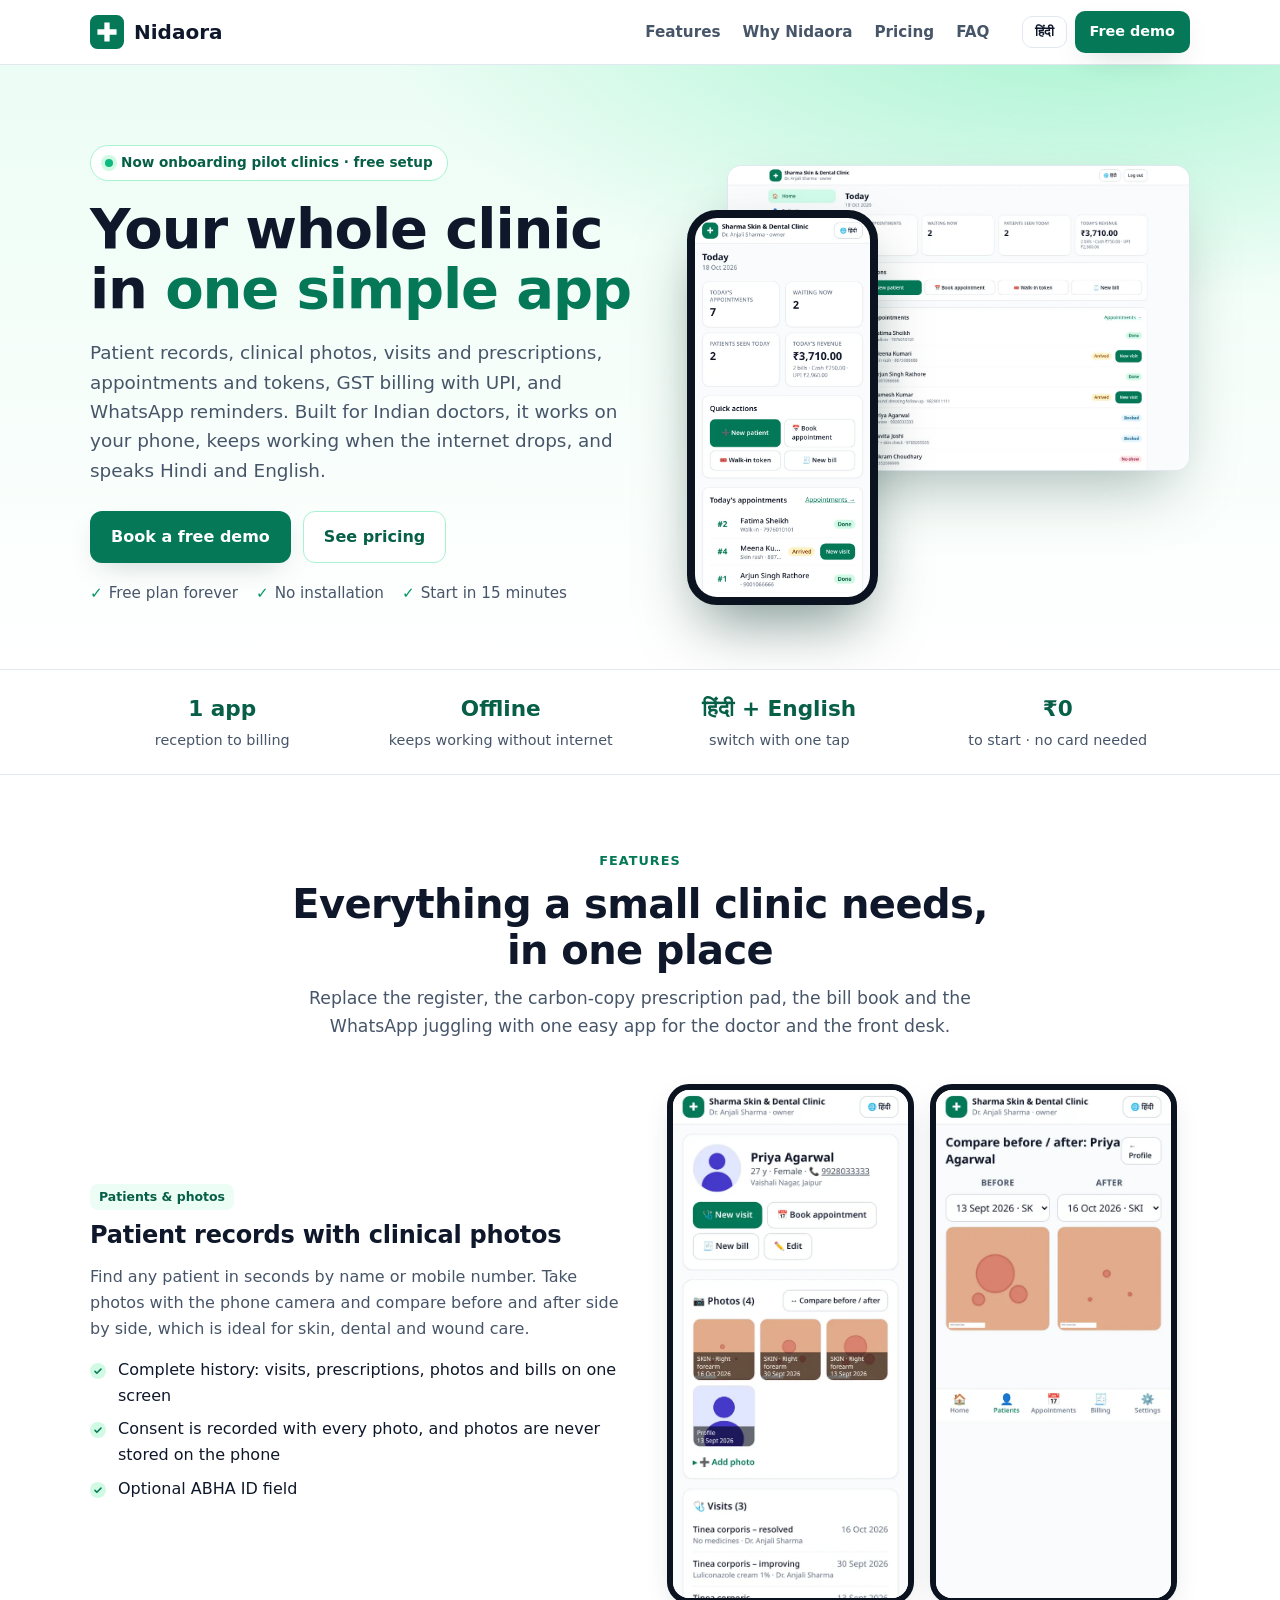
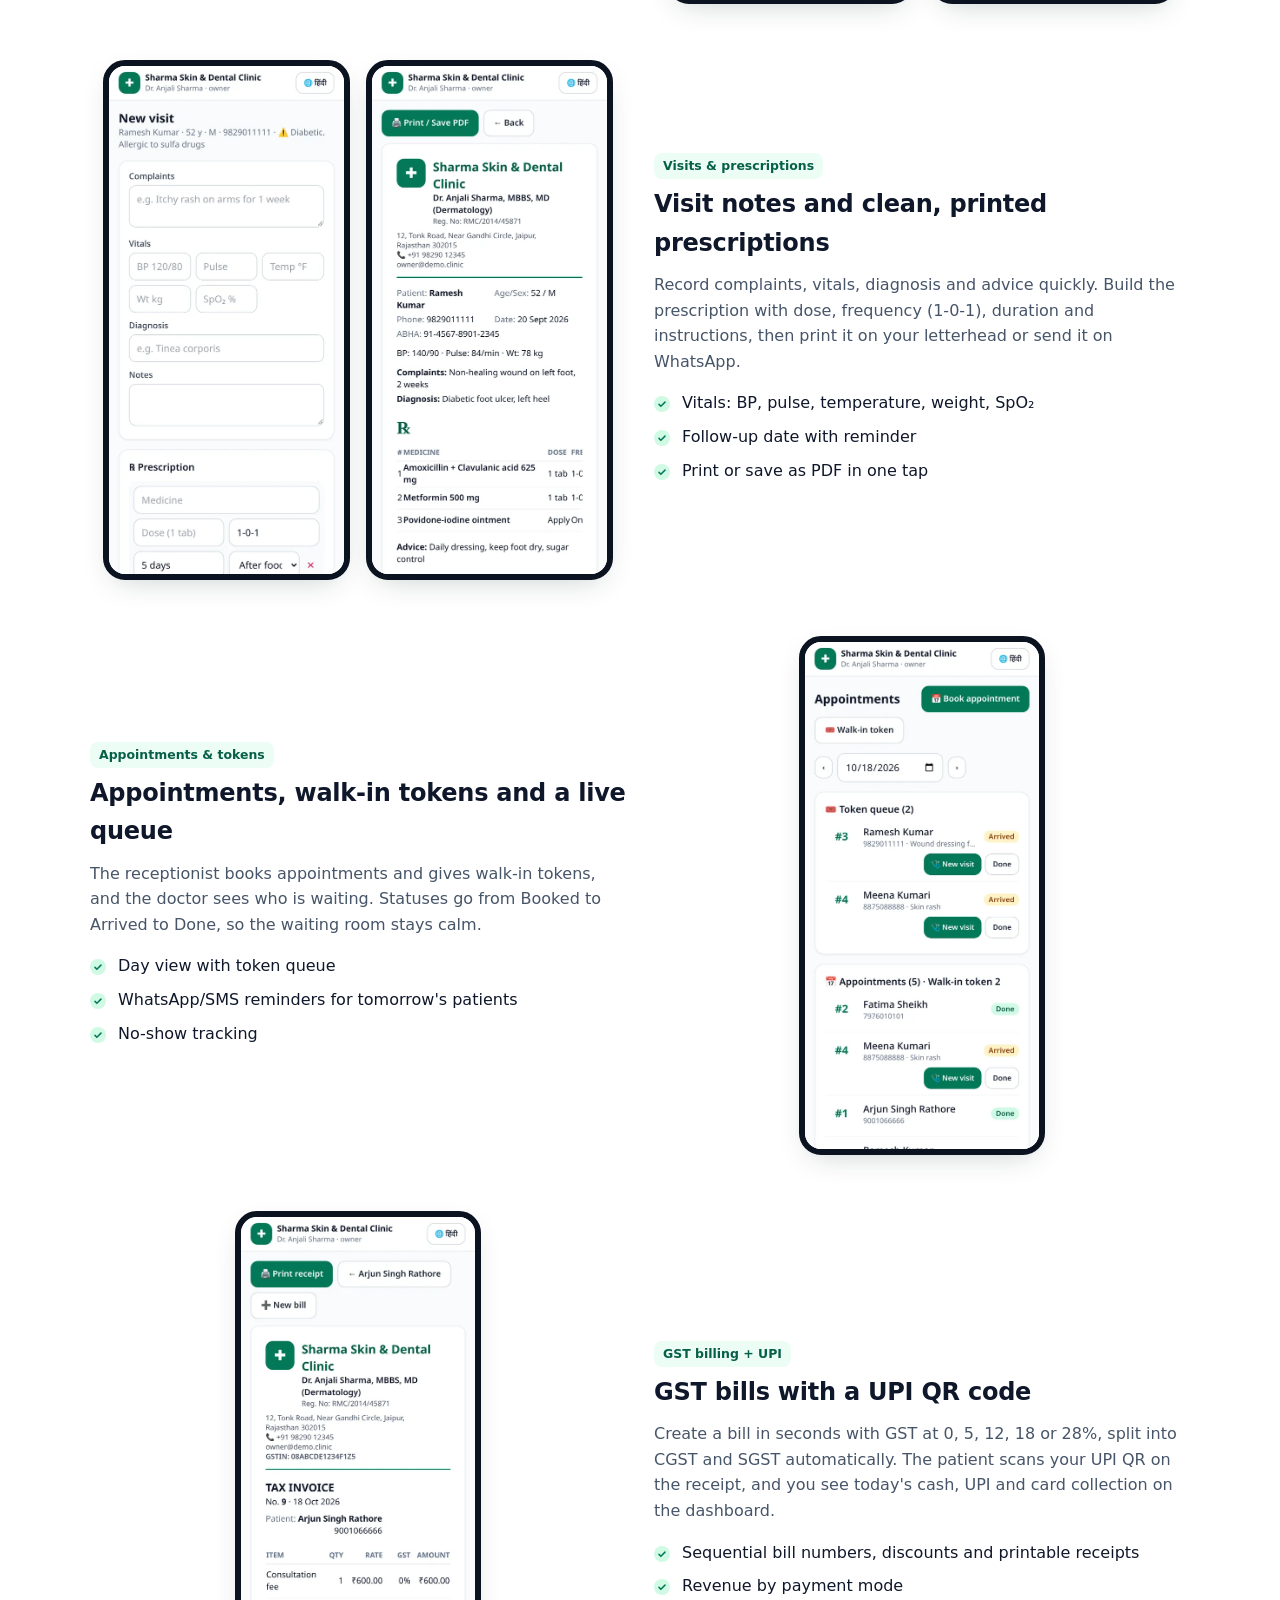
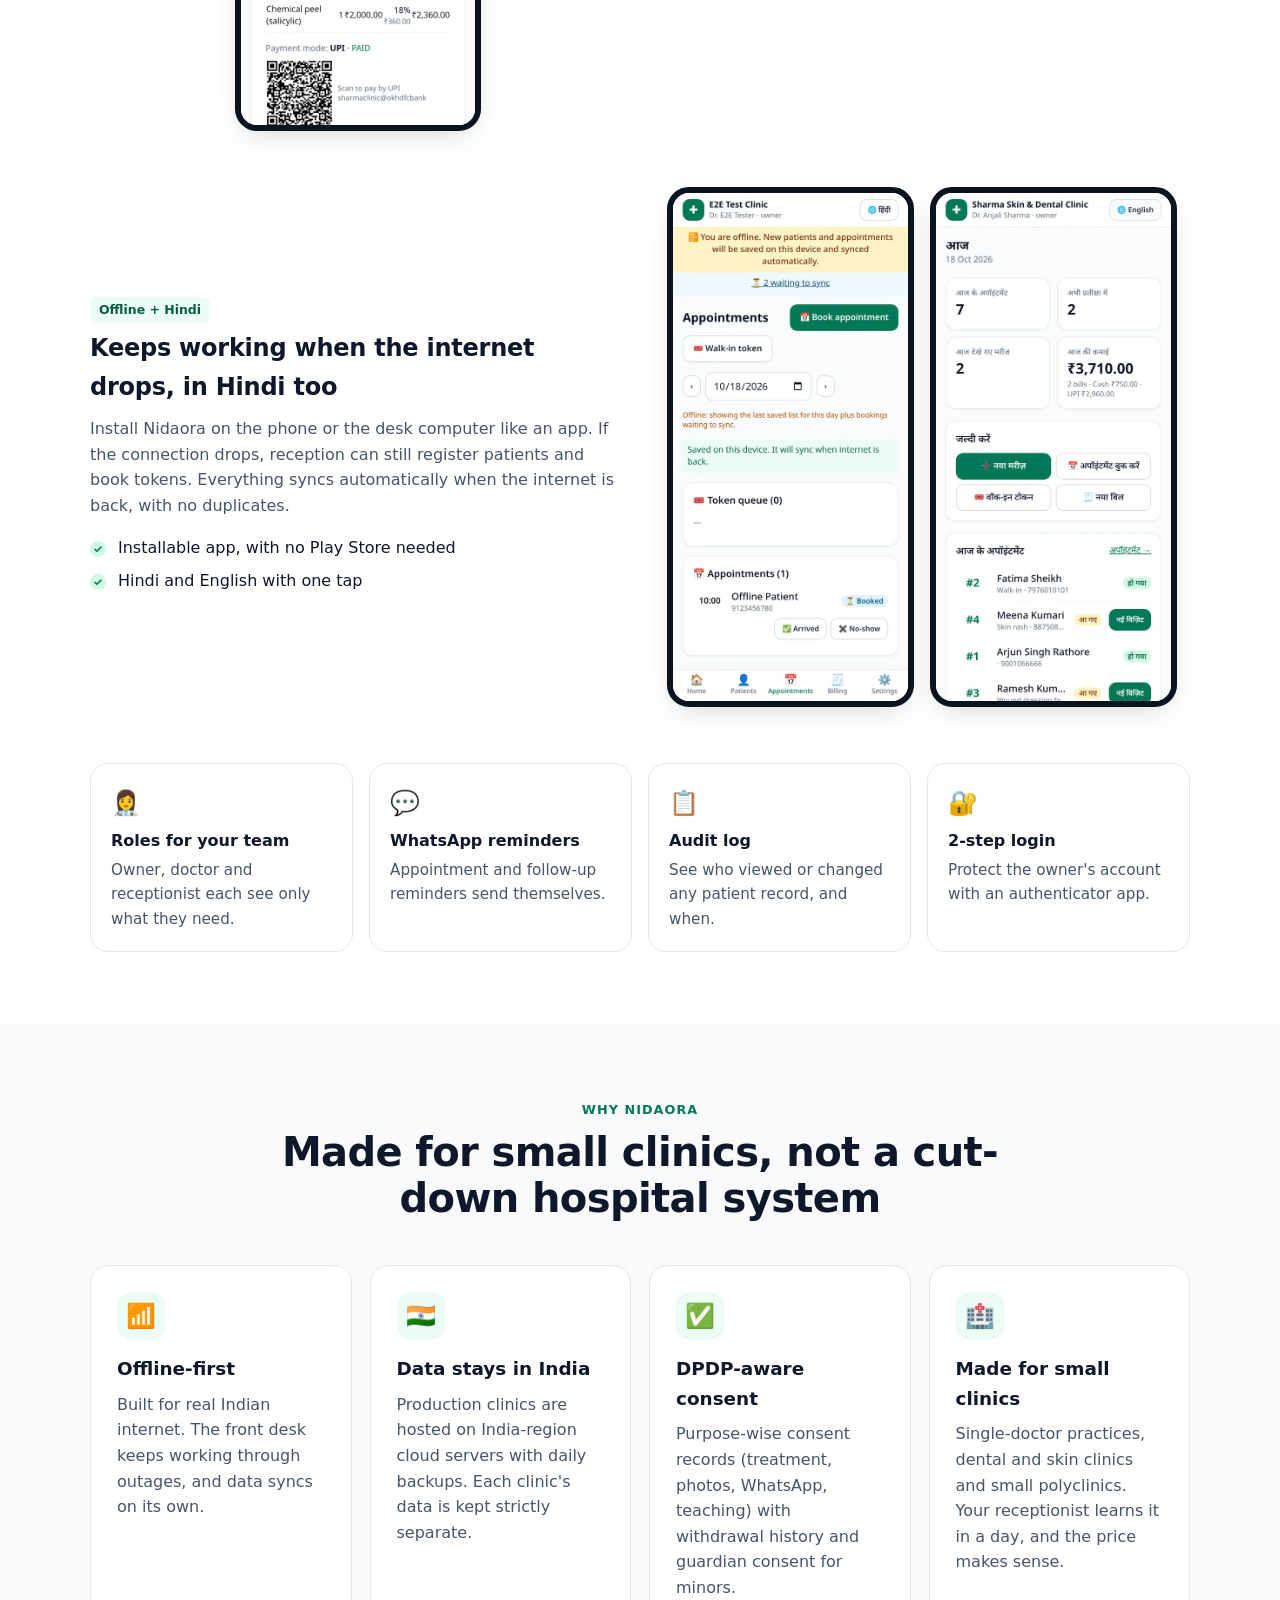
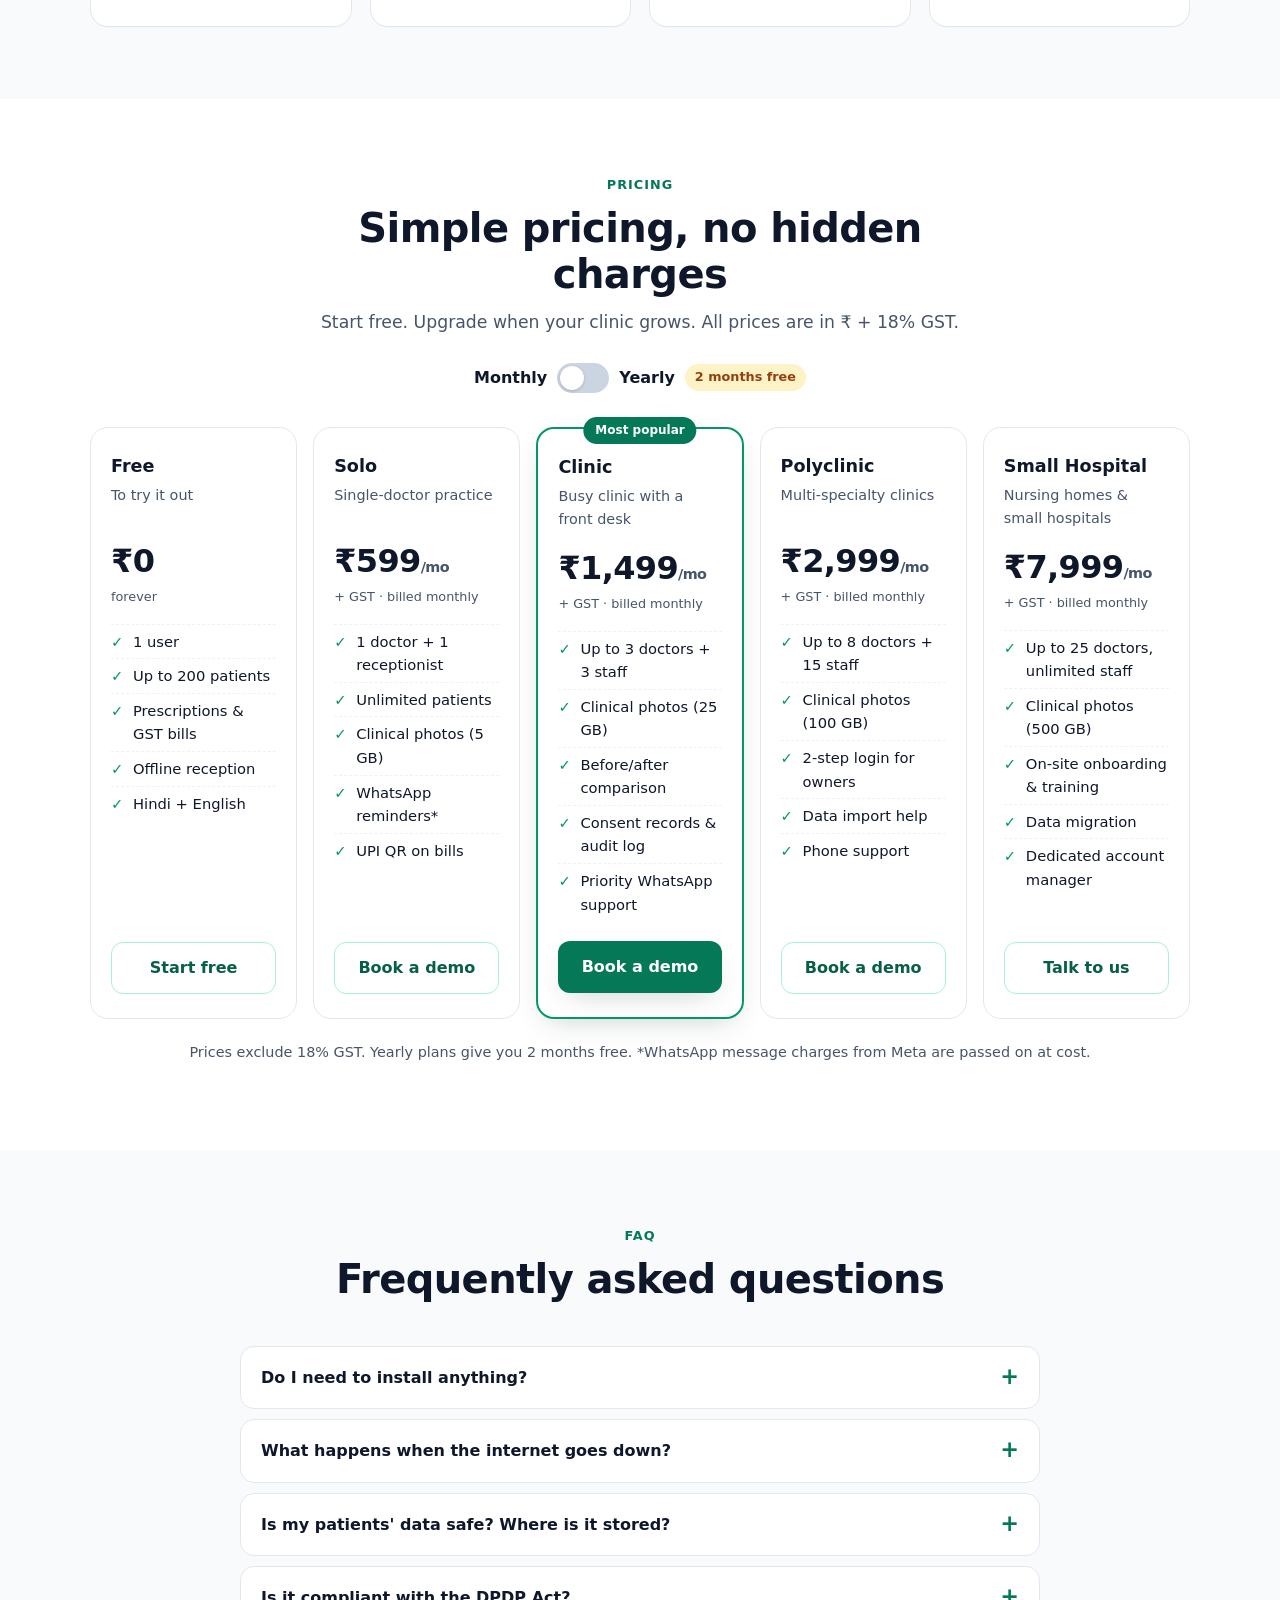
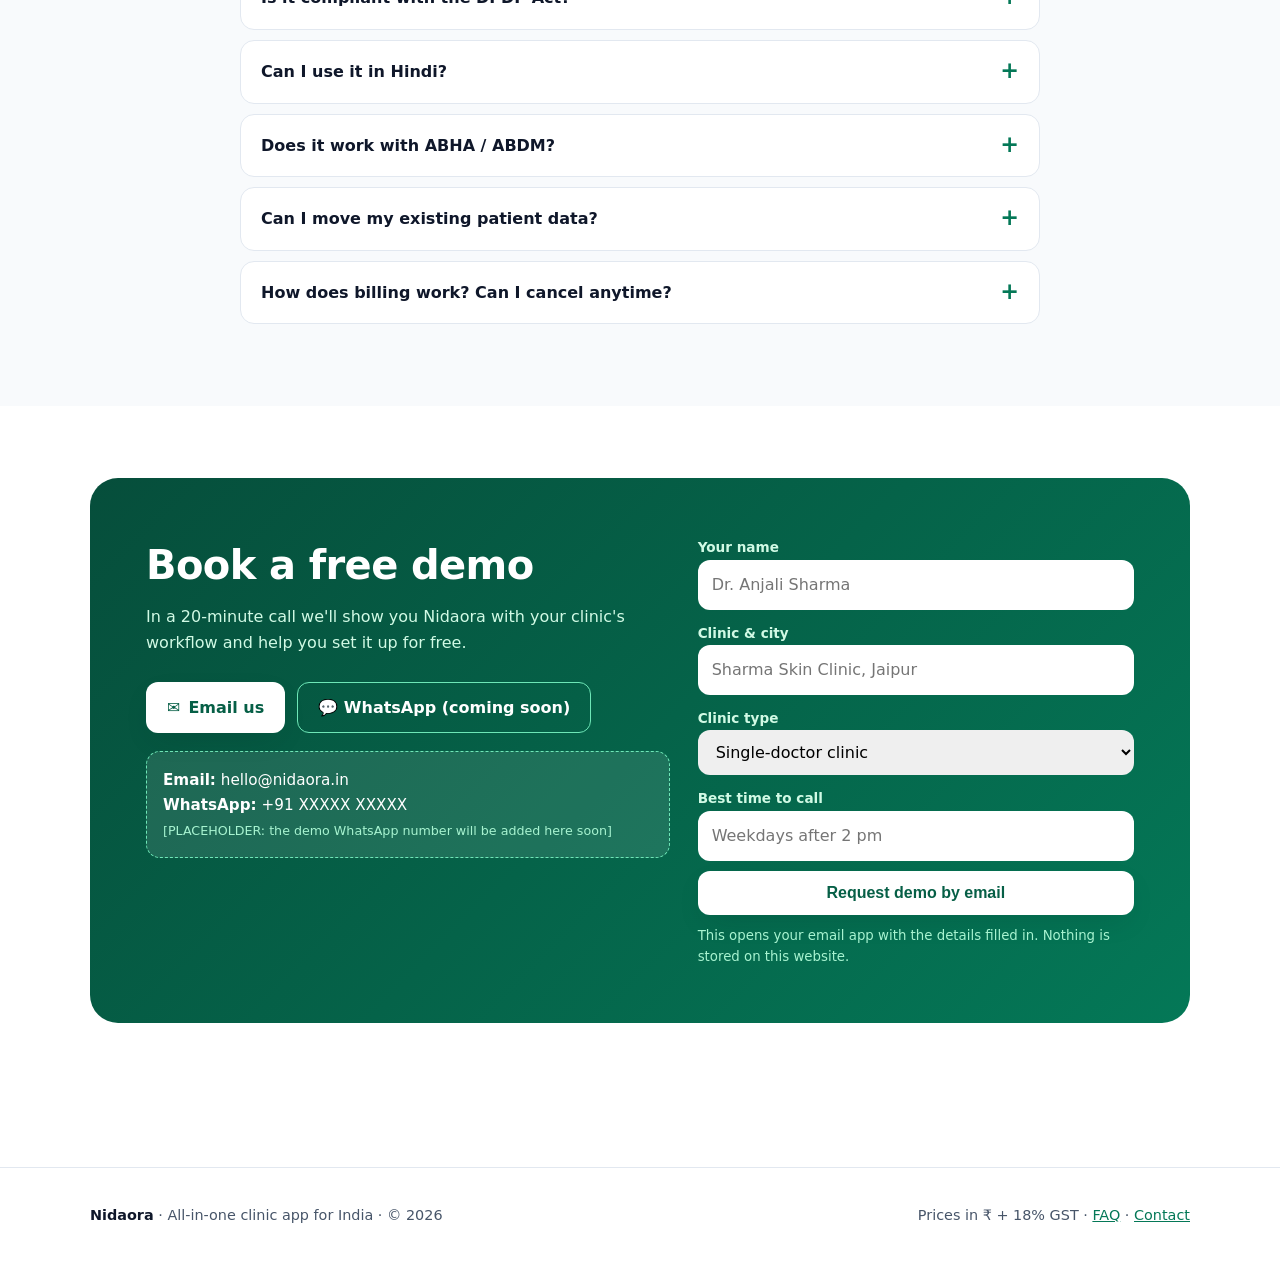
==== index.html @ 6d7e5aaf "Nidaora marketing website" ====
<!doctype html>
<html lang="en">
<head>
<meta charset="utf-8">
<meta name="viewport" content="width=device-width, initial-scale=1">
<title>Nidaora – All-in-one clinic app for small clinics in India</title>
<meta name="description" content="Nidaora is a simple clinic management app for Indian doctors: patient records, clinical photos, prescriptions, appointments with tokens, GST billing with UPI, WhatsApp reminders. Works offline, in Hindi and English. Free plan available.">
<meta name="keywords" content="clinic management software India, clinic app, OPD software, prescription software, GST billing clinic, dermatology clinic software, dental clinic software, Hindi clinic app">
<meta name="theme-color" content="#047857">
<link rel="canonical" href="https://2100preet.github.io/nidaora-site/">
<meta property="og:type" content="website">
<meta property="og:site_name" content="Nidaora">
<meta property="og:title" content="Nidaora – the all-in-one clinic app for small clinics in India">
<meta property="og:description" content="Patients, clinical photos, prescriptions, appointments & tokens, GST billing with UPI, WhatsApp reminders. Works offline. Hindi + English.">
<meta property="og:url" content="https://2100preet.github.io/nidaora-site/">
<meta property="og:image" content="https://2100preet.github.io/nidaora-site/assets/img/og-image.png">
<meta property="og:image:width" content="1200"><meta property="og:image:height" content="630">
<meta property="og:locale" content="en_IN"><meta property="og:locale:alternate" content="hi_IN">
<meta name="twitter:card" content="summary_large_image">
<meta name="twitter:title" content="Nidaora – the all-in-one clinic app for small clinics in India">
<meta name="twitter:description" content="Patients, photos, prescriptions, tokens, GST billing with UPI. Works offline. Hindi + English.">
<meta name="twitter:image" content="https://2100preet.github.io/nidaora-site/assets/img/og-image.png">
<link rel="icon" href="assets/img/favicon.svg" type="image/svg+xml">
<link rel="icon" href="assets/img/favicon-32.png" sizes="32x32" type="image/png">
<link rel="apple-touch-icon" href="assets/img/apple-touch-icon.png">
<link rel="preload" as="image" href="assets/img/dashboard-desktop.webp" fetchpriority="high">
<link rel="stylesheet" href="assets/style.css">
<script type="application/ld+json">
{"@context":"https://schema.org","@type":"SoftwareApplication","name":"Nidaora","applicationCategory":"MedicalApplication","operatingSystem":"Web, Android, iOS, Windows, macOS (installable web app)","description":"All-in-one clinic management app for small clinics in India: patients, clinical photos, visits, prescriptions, appointments and tokens, GST billing with UPI, WhatsApp reminders, offline mode, Hindi and English.","inLanguage":["en-IN","hi-IN"],"offers":[{"@type":"Offer","name":"Free","price":"0","priceCurrency":"INR"},{"@type":"Offer","name":"Solo","price":"599","priceCurrency":"INR"},{"@type":"Offer","name":"Clinic","price":"1499","priceCurrency":"INR"},{"@type":"Offer","name":"Polyclinic","price":"2999","priceCurrency":"INR"},{"@type":"Offer","name":"Small Hospital","price":"7999","priceCurrency":"INR"}]}
</script>
</head>
<body>
<a class="skip" href="#main">Skip to content</a>
<header class="hd">
  <div class="wrap">
    <a class="logo" href="#top" aria-label="Nidaora home"><img src="assets/img/favicon.svg" alt="" width="34" height="34">Nidaora</a>
    <nav class="nav" aria-label="Main">
      <a href="#features" data-hi="सुविधाएँ">Features</a>
      <a href="#why" data-hi="क्यों Nidaora">Why Nidaora</a>
      <a href="#pricing" data-hi="कीमत">Pricing</a>
      <a href="#faq" data-hi="सवाल-जवाब">FAQ</a>
    </nav>
    <div class="hd-actions">
      <button class="lang" id="langBtn" type="button" aria-label="Switch language to Hindi">हिंदी</button>
      <a class="btn btn-p btn-s" href="#demo" data-hi="फ्री डेमो">Free demo</a>
    </div>
  </div>
</header>

<main id="main">
<section class="hero" id="top">
  <div class="wrap">
    <div>
      <span class="pill"><i></i><span data-hi="अभी पायलट क्लीनिक जोड़ रहे हैं · फ्री सेटअप">Now onboarding pilot clinics · free setup</span></span>
      <h1 data-hi-html="आपके पूरे क्लिनिक के लिए <em>एक ही ऐप</em>">Your whole clinic in <em>one simple app</em></h1>
      <p class="lead" data-hi="मरीज़ों का रिकॉर्ड, क्लिनिकल फोटो, पर्चे, अपॉइंटमेंट और टोकन, UPI के साथ GST बिल और WhatsApp रिमाइंडर — मोबाइल पर, इंटरनेट न हो तब भी, हिंदी और अंग्रेज़ी में।">Patient records, clinical photos, visits and prescriptions, appointments and tokens, GST billing with UPI, and WhatsApp reminders. Built for Indian doctors, it works on your phone, keeps working when the internet drops, and speaks Hindi and English.</p>
      <div class="cta">
        <a class="btn btn-p" href="#demo" data-hi="फ्री डेमो बुक करें">Book a free demo</a>
        <a class="btn btn-o" href="#pricing" data-hi="कीमत देखें">See pricing</a>
      </div>
      <ul class="ticks">
        <li data-hi="फ्री प्लान हमेशा के लिए">Free plan forever</li>
        <li data-hi="कोई इंस्टॉलेशन नहीं">No installation</li>
        <li data-hi="15 मिनट में शुरू">Start in 15 minutes</li>
      </ul>
    </div>
    <div class="shots">
      <img class="desk" src="assets/img/dashboard-desktop.webp" width="1200" height="791" alt="Nidaora dashboard on a computer showing today's appointments, patients waiting and revenue by payment mode" fetchpriority="high">
      <div class="phone"><img src="assets/img/dashboard-mobile.webp" width="540" height="1169" alt="Nidaora on a mobile phone: today's summary and quick actions"></div>
    </div>
  </div>
</section>

<div class="strip"><div class="wrap">
  <div><b>1 app</b><span data-hi="रिसेप्शन से बिल तक">reception to billing</span></div>
  <div><b>Offline</b><span data-hi="नेट जाने पर भी चलता है">keeps working without internet</span></div>
  <div><b>हिंदी + English</b><span data-hi="एक टैप में भाषा बदलें">switch with one tap</span></div>
  <div><b>₹0</b><span data-hi="से शुरू · कोई कार्ड नहीं">to start · no card needed</span></div>
</div></div>

<section id="features">
  <div class="wrap">
    <div class="sh">
      <span class="eyebrow" data-hi="सुविधाएँ">Features</span>
      <h2 data-hi="क्लिनिक चलाने के लिए जो चाहिए, सब एक जगह">Everything a small clinic needs, in one place</h2>
      <p data-hi="रजिस्टर, पर्चे की कॉपी, बिल बुक और WhatsApp ग्रुप की जगह एक आसान ऐप।">Replace the register, the carbon-copy prescription pad, the bill book and the WhatsApp juggling with one easy app for the doctor and the front desk.</p>
    </div>

    <div class="feat">
      <article class="f">
        <div>
          <span class="tag">Patients & photos</span>
          <h3 data-hi="मरीज़ों का रिकॉर्ड और क्लिनिकल फोटो">Patient records with clinical photos</h3>
          <p>Find any patient in seconds by name or mobile number. Take photos with the phone camera and compare before and after side by side, which is ideal for skin, dental and wound care.</p>
          <ul>
            <li>Complete history: visits, prescriptions, photos and bills on one screen</li>
            <li>Consent is recorded with every photo, and photos are never stored on the phone</li>
            <li>Optional ABHA ID field</li>
          </ul>
        </div>
        <div class="f-img">
          <img class="m" src="assets/img/patient-profile-photos-mobile.webp" width="540" height="1169" loading="lazy" alt="Patient profile with visits and clinical photos">
          <img class="m" src="assets/img/photo-compare-mobile.webp" width="540" height="1169" loading="lazy" alt="Before and after photo comparison">
        </div>
      </article>

      <article class="f">
        <div>
          <span class="tag">Visits & prescriptions</span>
          <h3 data-hi="विज़िट नोट्स और साफ़-सुथरे पर्चे">Visit notes and clean, printed prescriptions</h3>
          <p>Record complaints, vitals, diagnosis and advice quickly. Build the prescription with dose, frequency (1-0-1), duration and instructions, then print it on your letterhead or send it on WhatsApp.</p>
          <ul>
            <li>Vitals: BP, pulse, temperature, weight, SpO₂</li>
            <li>Follow-up date with reminder</li>
            <li>Print or save as PDF in one tap</li>
          </ul>
        </div>
        <div class="f-img">
          <img class="m" src="assets/img/visit-form-mobile.webp" width="540" height="1169" loading="lazy" alt="Visit form with vitals and prescription builder">
          <img class="m" src="assets/img/prescription-print-mobile.webp" width="540" height="1169" loading="lazy" alt="Printed prescription on clinic letterhead">
        </div>
      </article>

      <article class="f">
        <div>
          <span class="tag">Appointments & tokens</span>
          <h3 data-hi="अपॉइंटमेंट, वॉक-इन टोकन और कतार">Appointments, walk-in tokens and a live queue</h3>
          <p>The receptionist books appointments and gives walk-in tokens, and the doctor sees who is waiting. Statuses go from Booked to Arrived to Done, so the waiting room stays calm.</p>
          <ul>
            <li>Day view with token queue</li>
            <li>WhatsApp/SMS reminders for tomorrow's patients</li>
            <li>No-show tracking</li>
          </ul>
        </div>
        <div class="f-img">
          <img class="m" src="assets/img/appointments-mobile.webp" width="540" height="1169" loading="lazy" alt="Appointments day view with token queue">
        </div>
      </article>

      <article class="f">
        <div>
          <span class="tag">GST billing + UPI</span>
          <h3 data-hi="UPI QR के साथ GST बिल">GST bills with a UPI QR code</h3>
          <p>Create a bill in seconds with GST at 0, 5, 12, 18 or 28%, split into CGST and SGST automatically. The patient scans your UPI QR on the receipt, and you see today's cash, UPI and card collection on the dashboard.</p>
          <ul>
            <li>Sequential bill numbers, discounts and printable receipts</li>
            <li>Revenue by payment mode</li>
          </ul>
        </div>
        <div class="f-img">
          <img class="m" src="assets/img/bill-receipt-mobile.webp" width="540" height="1169" loading="lazy" alt="GST bill receipt with UPI QR code">
        </div>
      </article>

      <article class="f">
        <div>
          <span class="tag">Offline + Hindi</span>
          <h3 data-hi="नेट जाए तो भी काम चलता रहे — हिंदी में भी">Keeps working when the internet drops, in Hindi too</h3>
          <p>Install Nidaora on the phone or the desk computer like an app. If the connection drops, reception can still register patients and book tokens. Everything syncs automatically when the internet is back, with no duplicates.</p>
          <ul>
            <li>Installable app, with no Play Store needed</li>
            <li>Hindi and English with one tap</li>
          </ul>
        </div>
        <div class="f-img">
          <img class="m" src="assets/img/offline-queue-mobile.webp" width="540" height="1169" loading="lazy" alt="Offline mode with patients waiting to sync">
          <img class="m" src="assets/img/dashboard-hindi-mobile.webp" width="540" height="1169" loading="lazy" alt="Nidaora dashboard in Hindi">
        </div>
      </article>
    </div>

    <div class="grid6">
      <div class="mini"><span class="ic">👩‍⚕️</span><b>Roles for your team</b><p>Owner, doctor and receptionist each see only what they need.</p></div>
      <div class="mini"><span class="ic">💬</span><b>WhatsApp reminders</b><p>Appointment and follow-up reminders send themselves.</p></div>
      <div class="mini"><span class="ic">📋</span><b>Audit log</b><p>See who viewed or changed any patient record, and when.</p></div>
      <div class="mini"><span class="ic">🔐</span><b>2-step login</b><p>Protect the owner's account with an authenticator app.</p></div>
    </div>
  </div>
</section>

<section class="alt" id="why">
  <div class="wrap">
    <div class="sh">
      <span class="eyebrow" data-hi="क्यों Nidaora">Why Nidaora</span>
      <h2 data-hi="छोटे क्लीनिक के लिए बना, बड़े अस्पताल के सॉफ्टवेयर जैसा भारी नहीं">Made for small clinics, not a cut-down hospital system</h2>
    </div>
    <div class="why">
      <div class="card"><div class="ic">📶</div><h3 data-hi="ऑफ़लाइन-फ़र्स्ट">Offline-first</h3><p>Built for real Indian internet. The front desk keeps working through outages, and data syncs on its own.</p></div>
      <div class="card"><div class="ic">🇮🇳</div><h3 data-hi="डेटा भारत में">Data stays in India</h3><p>Production clinics are hosted on India-region cloud servers with daily backups. Each clinic's data is kept strictly separate.</p></div>
      <div class="card"><div class="ic">✅</div><h3 data-hi="DPDP के अनुसार सहमति">DPDP-aware consent</h3><p>Purpose-wise consent records (treatment, photos, WhatsApp, teaching) with withdrawal history and guardian consent for minors.</p></div>
      <div class="card"><div class="ic">🏥</div><h3 data-hi="छोटे क्लीनिक के लिए">Made for small clinics</h3><p>Single-doctor practices, dental and skin clinics and small polyclinics. Your receptionist learns it in a day, and the price makes sense.</p></div>
    </div>
  </div>
</section>

<section id="pricing">
  <div class="wrap">
    <div class="sh">
      <span class="eyebrow" data-hi="कीमत">Pricing</span>
      <h2 data-hi="सीधी-सादी कीमत, कोई छुपा चार्ज नहीं">Simple pricing, no hidden charges</h2>
      <p>Start free. Upgrade when your clinic grows. All prices are in ₹ + 18% GST.</p>
    </div>
    <div class="toggle">
      <span id="lblM">Monthly</span>
      <button class="sw" id="billSw" role="switch" aria-checked="false" aria-labelledby="lblY"></button>
      <span id="lblY">Yearly</span><span class="save">2 months free</span>
    </div>
    <div class="plans">
      <div class="plan"><h3>Free</h3><div class="who">To try it out</div>
        <div class="price">₹0</div><div class="gst">forever</div>
        <ul><li>1 user</li><li>Up to 200 patients</li><li>Prescriptions &amp; GST bills</li><li>Offline reception</li><li>Hindi + English</li></ul>
        <a class="btn btn-o" href="#demo">Start free</a></div>
      <div class="plan"><h3>Solo</h3><div class="who">Single-doctor practice</div>
        <div class="price" data-m="599" data-y="5990">₹599<small>/mo</small></div><div class="gst" data-mtxt="+ GST · billed monthly" data-ytxt="+ GST · ₹5,990 billed yearly">+ GST · billed monthly</div>
        <ul><li>1 doctor + 1 receptionist</li><li>Unlimited patients</li><li>Clinical photos (5 GB)</li><li>WhatsApp reminders*</li><li>UPI QR on bills</li></ul>
        <a class="btn btn-o" href="#demo">Book a demo</a></div>
      <div class="plan hot"><span class="badge">Most popular</span><h3>Clinic</h3><div class="who">Busy clinic with a front desk</div>
        <div class="price" data-m="1499" data-y="14990">₹1,499<small>/mo</small></div><div class="gst" data-mtxt="+ GST · billed monthly" data-ytxt="+ GST · ₹14,990 billed yearly">+ GST · billed monthly</div>
        <ul><li>Up to 3 doctors + 3 staff</li><li>Clinical photos (25 GB)</li><li>Before/after comparison</li><li>Consent records &amp; audit log</li><li>Priority WhatsApp support</li></ul>
        <a class="btn btn-p" href="#demo">Book a demo</a></div>
      <div class="plan"><h3>Polyclinic</h3><div class="who">Multi-specialty clinics</div>
        <div class="price" data-m="2999" data-y="29990">₹2,999<small>/mo</small></div><div class="gst" data-mtxt="+ GST · billed monthly" data-ytxt="+ GST · ₹29,990 billed yearly">+ GST · billed monthly</div>
        <ul><li>Up to 8 doctors + 15 staff</li><li>Clinical photos (100 GB)</li><li>2-step login for owners</li><li>Data import help</li><li>Phone support</li></ul>
        <a class="btn btn-o" href="#demo">Book a demo</a></div>
      <div class="plan"><h3>Small Hospital</h3><div class="who">Nursing homes &amp; small hospitals</div>
        <div class="price" data-m="7999" data-y="79990">₹7,999<small>/mo</small></div><div class="gst" data-mtxt="+ GST · billed monthly" data-ytxt="+ GST · ₹79,990 billed yearly">+ GST · billed monthly</div>
        <ul><li>Up to 25 doctors, unlimited staff</li><li>Clinical photos (500 GB)</li><li>On-site onboarding &amp; training</li><li>Data migration</li><li>Dedicated account manager</li></ul>
        <a class="btn btn-o" href="#demo">Talk to us</a></div>
    </div>
    <p class="note">Prices exclude 18% GST. Yearly plans give you 2 months free. *WhatsApp message charges from Meta are passed on at cost.</p>
  </div>
</section>

<section class="alt" id="faq">
  <div class="wrap">
    <div class="sh"><span class="eyebrow" data-hi="सवाल-जवाब">FAQ</span><h2 data-hi="अक्सर पूछे जाने वाले सवाल">Frequently asked questions</h2></div>
    <div class="faq">
      <details><summary>Do I need to install anything?</summary><p>No. Nidaora runs in the browser on any phone, tablet or computer. You can also "install" it to the home screen so it opens like an app, with no Play Store needed.</p></details>
      <details><summary>What happens when the internet goes down?</summary><p>Reception keeps working. New patients, appointments, tokens and status changes are saved on the device and sync automatically when the connection returns. Photo uploads, prescriptions and bills need internet.</p></details>
      <details><summary>Is my patients' data safe? Where is it stored?</summary><p>Each clinic's data is kept completely separate and protected by role-based access, an audit log and optional 2-step login. Production data is stored on India-region servers with daily backups. Photos are only shown to logged-in staff of your clinic. Even Nidaora's platform admins cannot open patient records or photos.</p></details>
      <details><summary>Is it compliant with the DPDP Act?</summary><p>Nidaora records patient consent purpose by purpose (treatment, photos, WhatsApp reminders, teaching, publicity), keeps the withdrawal history, supports guardian consent for minors and logs every access. These are the building blocks the DPDP Act expects. As the data fiduciary, your clinic remains responsible for how it uses the data.</p></details>
      <details><summary>Can I use it in Hindi?</summary><p>Yes. Each user can switch between Hindi and English with one tap. More Indian languages are planned.</p></details>
      <details><summary>Does it work with ABHA / ABDM?</summary><p>You can store a patient's ABHA number today. Full ABDM integration (ABHA creation and linking health records) is on our roadmap.</p></details>
      <details><summary>Can I move my existing patient data?</summary><p>Yes. On paid plans we help import your patient list from Excel or another software. Polyclinic and Small Hospital plans include data migration.</p></details>
      <details><summary>How does billing work? Can I cancel anytime?</summary><p>Pay monthly or yearly (2 months free) by UPI, card or net-banking. You get a GST invoice. Cancel anytime: you keep read access, and you can export your data.</p></details>
    </div>
  </div>
</section>

<section id="demo">
  <div class="wrap">
    <div class="contact">
      <div>
        <h2 data-hi="फ्री डेमो बुक करें">Book a free demo</h2>
        <p data-hi="20 मिनट की कॉल में हम आपके क्लिनिक के हिसाब से Nidaora दिखाएँगे और सेटअप में मदद करेंगे।">In a 20-minute call we'll show you Nidaora with your clinic's workflow and help you set it up for free.</p>
        <div class="cta">
          <a class="btn btn-p" id="mailBtn" href="mailto:hello@nidaora.in?subject=Nidaora%20demo%20request">✉️ <span data-hi="ईमेल करें">Email us</span></a>
          <span class="btn btn-o" aria-disabled="true" title="WhatsApp number coming soon">💬 WhatsApp (coming soon)</span>
        </div>
        <div class="ph">
          <b>Email:</b> hello@nidaora.in<br>
          <b>WhatsApp:</b> +91 XXXXX XXXXX
          <small>[PLACEHOLDER: the demo WhatsApp number will be added here soon]</small>
        </div>
      </div>
      <form class="demo" id="demoForm" aria-label="Demo request">
        <div><label for="fn">Your name</label><input id="fn" name="name" required autocomplete="name" placeholder="Dr. Anjali Sharma"></div>
        <div><label for="fc">Clinic &amp; city</label><input id="fc" name="clinic" required placeholder="Sharma Skin Clinic, Jaipur"></div>
        <div><label for="fs">Clinic type</label><select id="fs" name="type"><option>Single-doctor clinic</option><option>Dental clinic</option><option>Skin / cosmetic clinic</option><option>Polyclinic</option><option>Nursing home / small hospital</option><option>Other</option></select></div>
        <div><label for="ft">Best time to call</label><input id="ft" name="time" placeholder="Weekdays after 2 pm"></div>
        <button class="btn btn-p" type="submit">Request demo by email</button>
        <small style="color:#a7f3d0">This opens your email app with the details filled in. Nothing is stored on this website.</small>
      </form>
    </div>
  </div>
</section>
</main>

<footer>
  <div class="wrap">
    <div><b style="color:var(--ink)">Nidaora</b> · All-in-one clinic app for India · © <span id="yr">2026</span></div>
    <div>Prices in ₹ + 18% GST · <a href="#faq">FAQ</a> · <a href="#demo">Contact</a></div>
  </div>
</footer>
<script src="assets/site.js" defer></script>
</body>
</html>
---- assets/style.css ----
:root{--g9:#064e3b;--g8:#065f46;--g7:#047857;--g6:#059669;--g5:#10b981;--g1:#d1fae5;--g0:#ecfdf5;--ink:#0f172a;--mut:#475569;--line:#e2e8f0;--bg:#f8fafc;--amber:#f59e0b;--r:18px;--sh:0 10px 30px -12px rgba(2,44,34,.25)}
*{box-sizing:border-box}html{scroll-behavior:smooth}
body{margin:0;font:16px/1.6 system-ui,-apple-system,"Segoe UI",Roboto,"Noto Sans","Noto Sans Devanagari",sans-serif;color:var(--ink);background:#fff;-webkit-font-smoothing:antialiased}
img{max-width:100%;height:auto;display:block}a{color:var(--g7)}
.wrap{max-width:1140px;margin:0 auto;padding:0 20px}
.skip{position:absolute;left:-999px}.skip:focus{left:12px;top:12px;background:#fff;padding:8px 12px;z-index:99}
/* header */
.hd{position:sticky;top:0;z-index:50;background:rgba(255,255,255,.92);backdrop-filter:saturate(1.4) blur(10px);border-bottom:1px solid var(--line)}
.hd .wrap{display:flex;align-items:center;gap:16px;height:64px}
.logo{display:flex;align-items:center;gap:10px;font-weight:800;font-size:1.25rem;color:var(--ink);text-decoration:none}
.logo img{width:34px;height:34px}
.nav{display:none;gap:22px;margin-left:auto}.nav a{color:var(--mut);text-decoration:none;font-weight:600;font-size:.95rem}.nav a:hover{color:var(--g7)}
.hd-actions{display:flex;gap:8px;margin-left:auto;align-items:center}
@media(min-width:900px){.nav{display:flex}.hd-actions{margin-left:16px}}
.btn{display:inline-flex;align-items:center;justify-content:center;gap:8px;border-radius:12px;padding:12px 20px;font-weight:700;text-decoration:none;border:1px solid transparent;cursor:pointer;font-size:1rem;transition:transform .15s,box-shadow .15s,background .15s}
.btn:hover{transform:translateY(-1px)}
.btn-p{background:var(--g7);color:#fff;box-shadow:var(--sh)}.btn-p:hover{background:var(--g8)}
.btn-o{background:#fff;color:var(--g8);border-color:#a7f3d0}.btn-o:hover{background:var(--g0)}
.btn-s{padding:8px 14px;font-size:.9rem;border-radius:10px}
.lang{background:#fff;border:1px solid var(--line);border-radius:10px;padding:7px 12px;font-weight:700;cursor:pointer;color:var(--ink)}
/* hero */
.hero{background:radial-gradient(1200px 500px at 85% -10%,#a7f3d0 0,transparent 60%),linear-gradient(180deg,var(--g0),#fff);padding:56px 0 40px;overflow:hidden}
.hero .wrap{display:grid;gap:40px;align-items:center}
@media(min-width:960px){.hero .wrap{grid-template-columns:1.05fr .95fr}.hero{padding:80px 0 64px}}
.pill{display:inline-flex;gap:8px;align-items:center;background:#fff;border:1px solid #a7f3d0;color:var(--g8);border-radius:999px;padding:6px 14px;font-weight:700;font-size:.85rem}
.pill i{width:8px;height:8px;border-radius:50%;background:var(--g5);box-shadow:0 0 0 4px #d1fae5}
h1{font-size:clamp(2.1rem,5.2vw,3.5rem);line-height:1.08;letter-spacing:-.02em;margin:18px 0 16px}
h1 em{font-style:normal;color:var(--g7)}
.lead{font-size:1.15rem;color:var(--mut);max-width:38em}
.cta{display:flex;flex-wrap:wrap;gap:12px;margin:26px 0 18px}
.ticks{display:flex;flex-wrap:wrap;gap:8px 18px;padding:0;margin:0;list-style:none;color:var(--mut);font-size:.95rem}
.ticks li::before{content:"✓";color:var(--g6);font-weight:900;margin-right:6px}
.shots{position:relative;min-height:420px}
.desk{border-radius:14px;box-shadow:0 30px 60px -20px rgba(2,44,34,.35);border:1px solid var(--line);background:#fff;width:92%;margin-left:auto}
.phone{position:absolute;left:0;bottom:-20px;width:38%;max-width:230px;border:8px solid #0b1220;border-radius:30px;overflow:hidden;box-shadow:0 30px 60px -15px rgba(2,44,34,.5);background:#0b1220}
@media(max-width:959px){.shots{min-height:0;padding-bottom:30px}}
/* strip */
.strip{border-block:1px solid var(--line);background:#fff}
.strip .wrap{display:grid;grid-template-columns:repeat(2,1fr);gap:14px;padding:22px 20px;text-align:center}
@media(min-width:760px){.strip .wrap{grid-template-columns:repeat(4,1fr)}}
.strip b{display:block;font-size:1.35rem;color:var(--g8)}.strip span{color:var(--mut);font-size:.9rem}
/* sections */
section{padding:72px 0}.alt{background:var(--bg)}
.sh{text-align:center;max-width:720px;margin:0 auto 44px}
.eyebrow{color:var(--g7);font-weight:800;text-transform:uppercase;letter-spacing:.08em;font-size:.8rem}
h2{font-size:clamp(1.7rem,3.6vw,2.5rem);line-height:1.15;letter-spacing:-.015em;margin:8px 0 12px}
.sh p{color:var(--mut);font-size:1.08rem;margin:0}
/* features */
.feat{display:grid;gap:56px}
.f{display:grid;gap:28px;align-items:center}
@media(min-width:860px){.f{grid-template-columns:1fr 1fr}.f:nth-child(even) .f-img{order:-1}}
.f h3{font-size:1.5rem;margin:6px 0 10px;letter-spacing:-.01em}.f p{color:var(--mut);margin:0 0 12px}
.f ul{margin:0;padding-left:0;list-style:none}.f li{padding:4px 0 4px 28px;position:relative}
.f li::before{content:"";position:absolute;left:0;top:10px;width:16px;height:16px;border-radius:50%;background:var(--g1) url("data:image/svg+xml,%3Csvg xmlns='http://www.w3.org/2000/svg' viewBox='0 0 16 16'%3E%3Cpath d='M4 8.5l2.5 2.5L12 5.5' stroke='%23047857' stroke-width='2' fill='none' stroke-linecap='round'/%3E%3C/svg%3E") center/12px no-repeat}
.f-img{display:flex;gap:16px;justify-content:center;align-items:flex-start}
.f-img .m{width:46%;max-width:260px;border-radius:22px;border:6px solid #0b1220;box-shadow:var(--sh);background:#0b1220;overflow:hidden}
.f-img .d{border-radius:12px;border:1px solid var(--line);box-shadow:var(--sh)}
.tag{display:inline-block;background:var(--g0);color:var(--g8);font-weight:800;font-size:.78rem;border-radius:8px;padding:3px 9px}
.grid6{display:grid;gap:16px;grid-template-columns:repeat(auto-fit,minmax(230px,1fr));margin-top:56px}
.mini{background:#fff;border:1px solid var(--line);border-radius:var(--r);padding:20px}
.mini b{display:block;margin:6px 0 4px}.mini p{margin:0;color:var(--mut);font-size:.95rem}.mini .ic{font-size:1.5rem}
/* why */
.why{display:grid;gap:18px;grid-template-columns:repeat(auto-fit,minmax(240px,1fr))}
.card{background:#fff;border:1px solid var(--line);border-radius:var(--r);padding:26px;box-shadow:0 1px 0 rgba(0,0,0,.02)}
.card .ic{width:48px;height:48px;border-radius:14px;background:var(--g0);display:grid;place-items:center;font-size:1.5rem;margin-bottom:14px}
.card h3{margin:0 0 8px;font-size:1.15rem}.card p{margin:0;color:var(--mut)}
/* pricing */
.toggle{display:flex;justify-content:center;align-items:center;gap:10px;margin:-18px 0 34px;font-weight:700}
.sw{position:relative;width:52px;height:30px;border-radius:999px;background:#cbd5e1;border:0;cursor:pointer;transition:background .2s}
.sw::after{content:"";position:absolute;top:3px;left:3px;width:24px;height:24px;border-radius:50%;background:#fff;transition:transform .2s;box-shadow:0 1px 3px rgba(0,0,0,.2)}
.sw[aria-checked=true]{background:var(--g6)}.sw[aria-checked=true]::after{transform:translateX(22px)}
.save{background:#fef3c7;color:#92400e;border-radius:999px;padding:3px 10px;font-size:.8rem}
.plans{display:grid;gap:16px;grid-template-columns:repeat(auto-fit,minmax(200px,1fr));align-items:stretch}
.plan{background:#fff;border:1px solid var(--line);border-radius:var(--r);padding:24px 20px;display:flex;flex-direction:column;position:relative}
.plan.hot{border:2px solid var(--g6);box-shadow:var(--sh)}
.plan .badge{position:absolute;top:-12px;left:50%;transform:translateX(-50%);background:var(--g7);color:#fff;font-size:.75rem;font-weight:800;padding:4px 12px;border-radius:999px;white-space:nowrap}
.plan h3{margin:0;font-size:1.1rem}.plan .who{color:var(--mut);font-size:.9rem;min-height:2.8em;margin:4px 0 12px}
.price{font-size:2rem;font-weight:800;letter-spacing:-.02em}.price small{font-size:.9rem;color:var(--mut);font-weight:600}
.gst{color:var(--mut);font-size:.8rem;min-height:1.3em}
.plan ul{list-style:none;padding:0;margin:16px 0 20px;font-size:.92rem;flex:1}.plan li{padding:5px 0 5px 22px;position:relative;border-top:1px dashed #eef2f7}
.plan li::before{content:"✓";position:absolute;left:0;color:var(--g6);font-weight:900}
.note{text-align:center;color:var(--mut);font-size:.9rem;margin-top:22px}
/* faq */
.faq{max-width:800px;margin:0 auto}
details{background:#fff;border:1px solid var(--line);border-radius:14px;padding:4px 20px;margin-bottom:10px}
summary{cursor:pointer;font-weight:700;padding:14px 0;list-style:none;display:flex;justify-content:space-between;gap:12px}
summary::-webkit-details-marker{display:none}summary::after{content:"+";color:var(--g7);font-size:1.4rem;line-height:1}
details[open] summary::after{content:"–"}details p{margin:0 0 16px;color:var(--mut)}
/* contact */
.contact{background:linear-gradient(135deg,var(--g9),var(--g7));color:#fff;border-radius:28px;padding:44px 28px;display:grid;gap:28px}
@media(min-width:860px){.contact{grid-template-columns:1.2fr 1fr;padding:56px}}
.contact h2{color:#fff}.contact p{color:#d1fae5}
.contact .btn-p{background:#fff;color:var(--g8)}.contact .btn-o{background:transparent;color:#fff;border-color:#6ee7b7}
.ph{background:rgba(255,255,255,.1);border:1px dashed #6ee7b7;border-radius:14px;padding:16px;font-size:.95rem}
.ph b{color:#fff}.ph small{display:block;color:#a7f3d0;margin-top:4px}
form.demo{display:grid;gap:10px}
form.demo input,form.demo select{width:100%;padding:12px 14px;border-radius:12px;border:0;font:inherit}
form.demo label{font-size:.85rem;font-weight:700;color:#d1fae5}
footer{padding:36px 0;color:var(--mut);font-size:.9rem;border-top:1px solid var(--line);margin-top:72px}
footer .wrap{display:flex;flex-wrap:wrap;gap:12px 28px;justify-content:space-between}
.sr{position:absolute;width:1px;height:1px;overflow:hidden;clip:rect(0 0 0 0)}
@media(prefers-reduced-motion:reduce){*{scroll-behavior:auto!important;transition:none!important}}
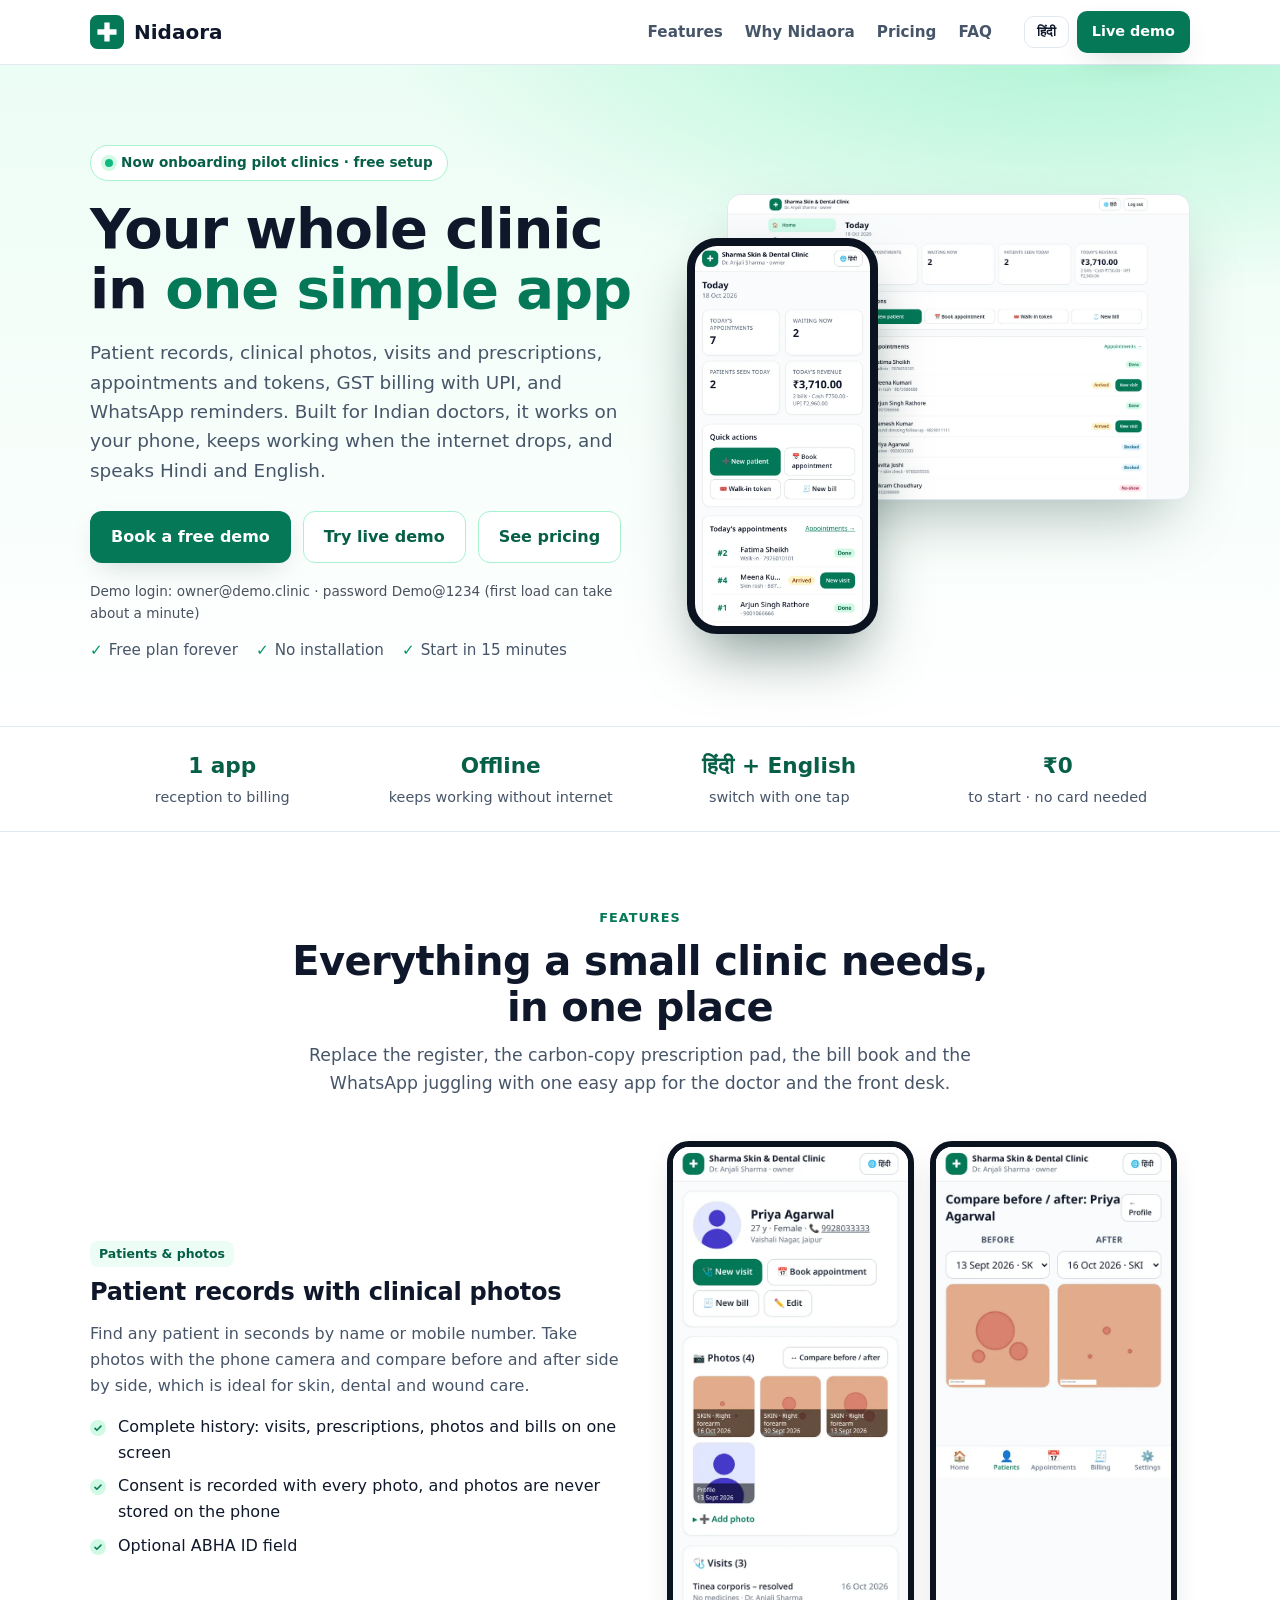
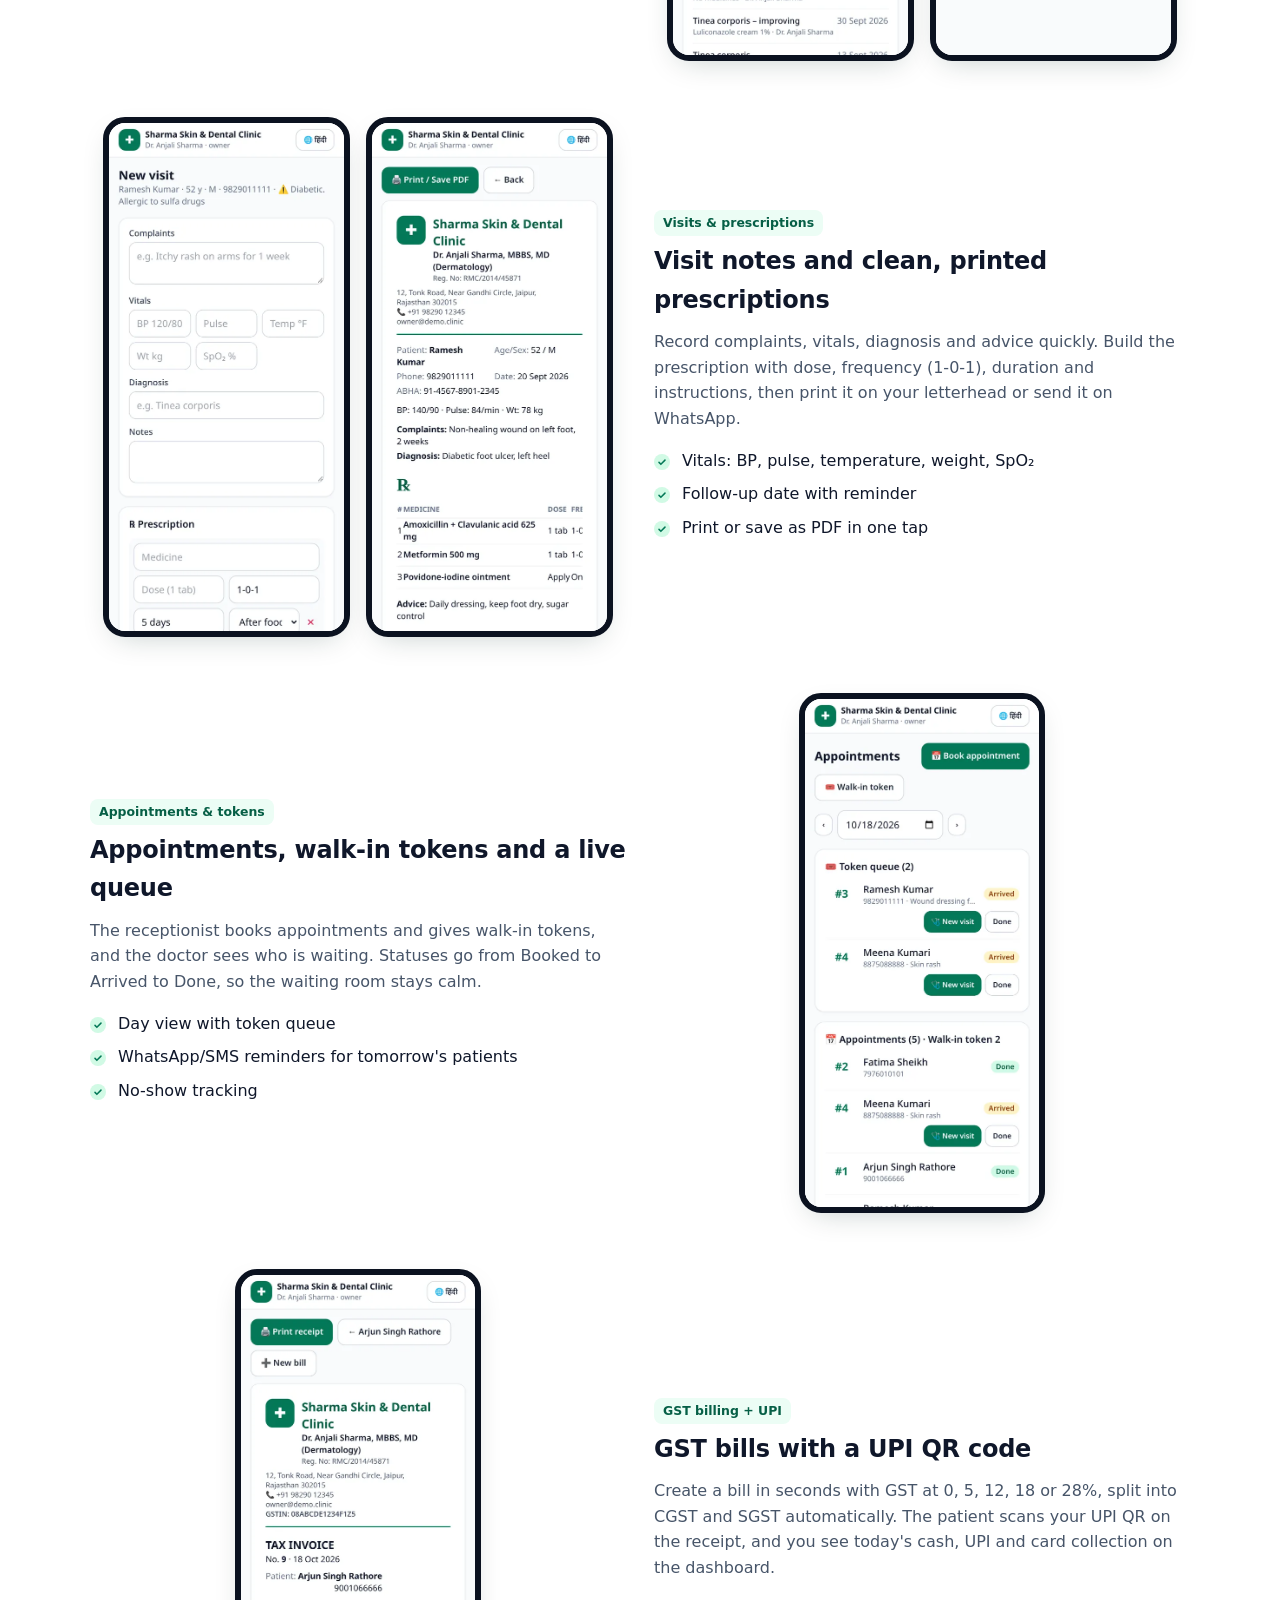
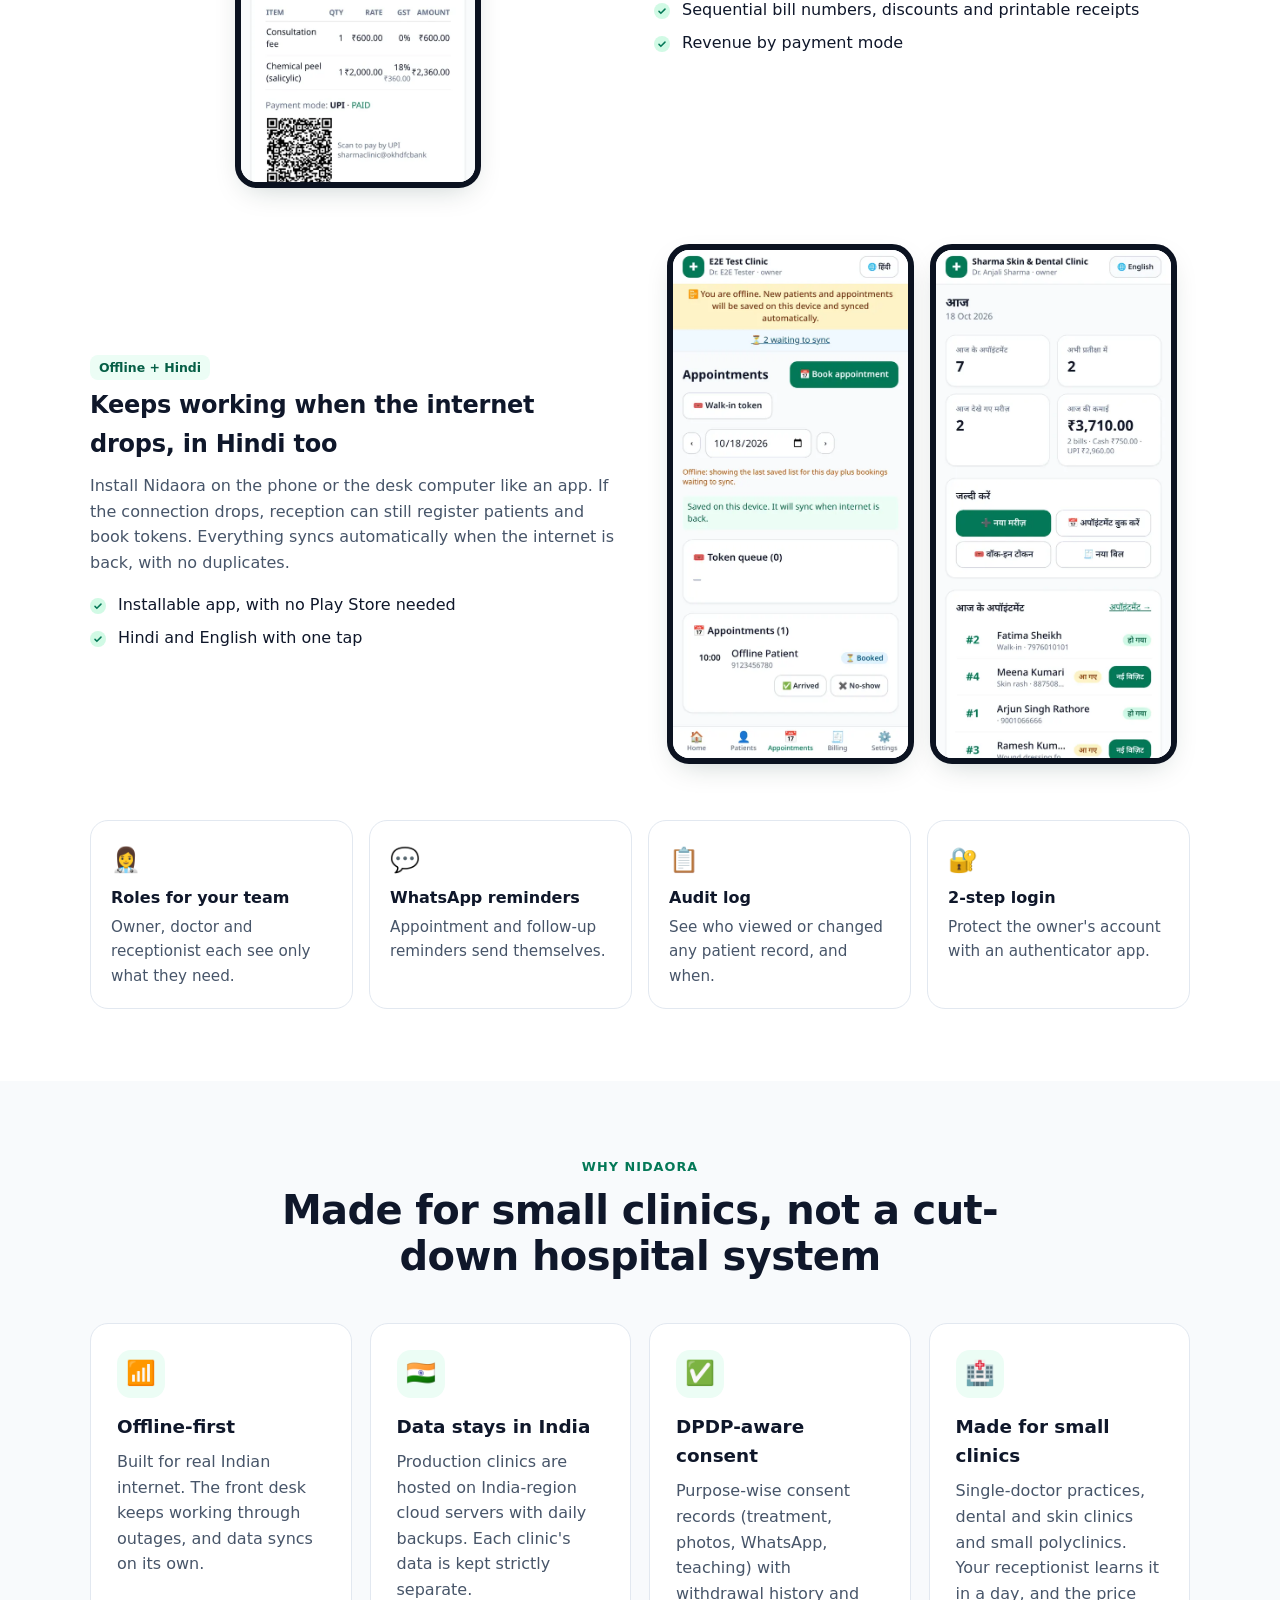
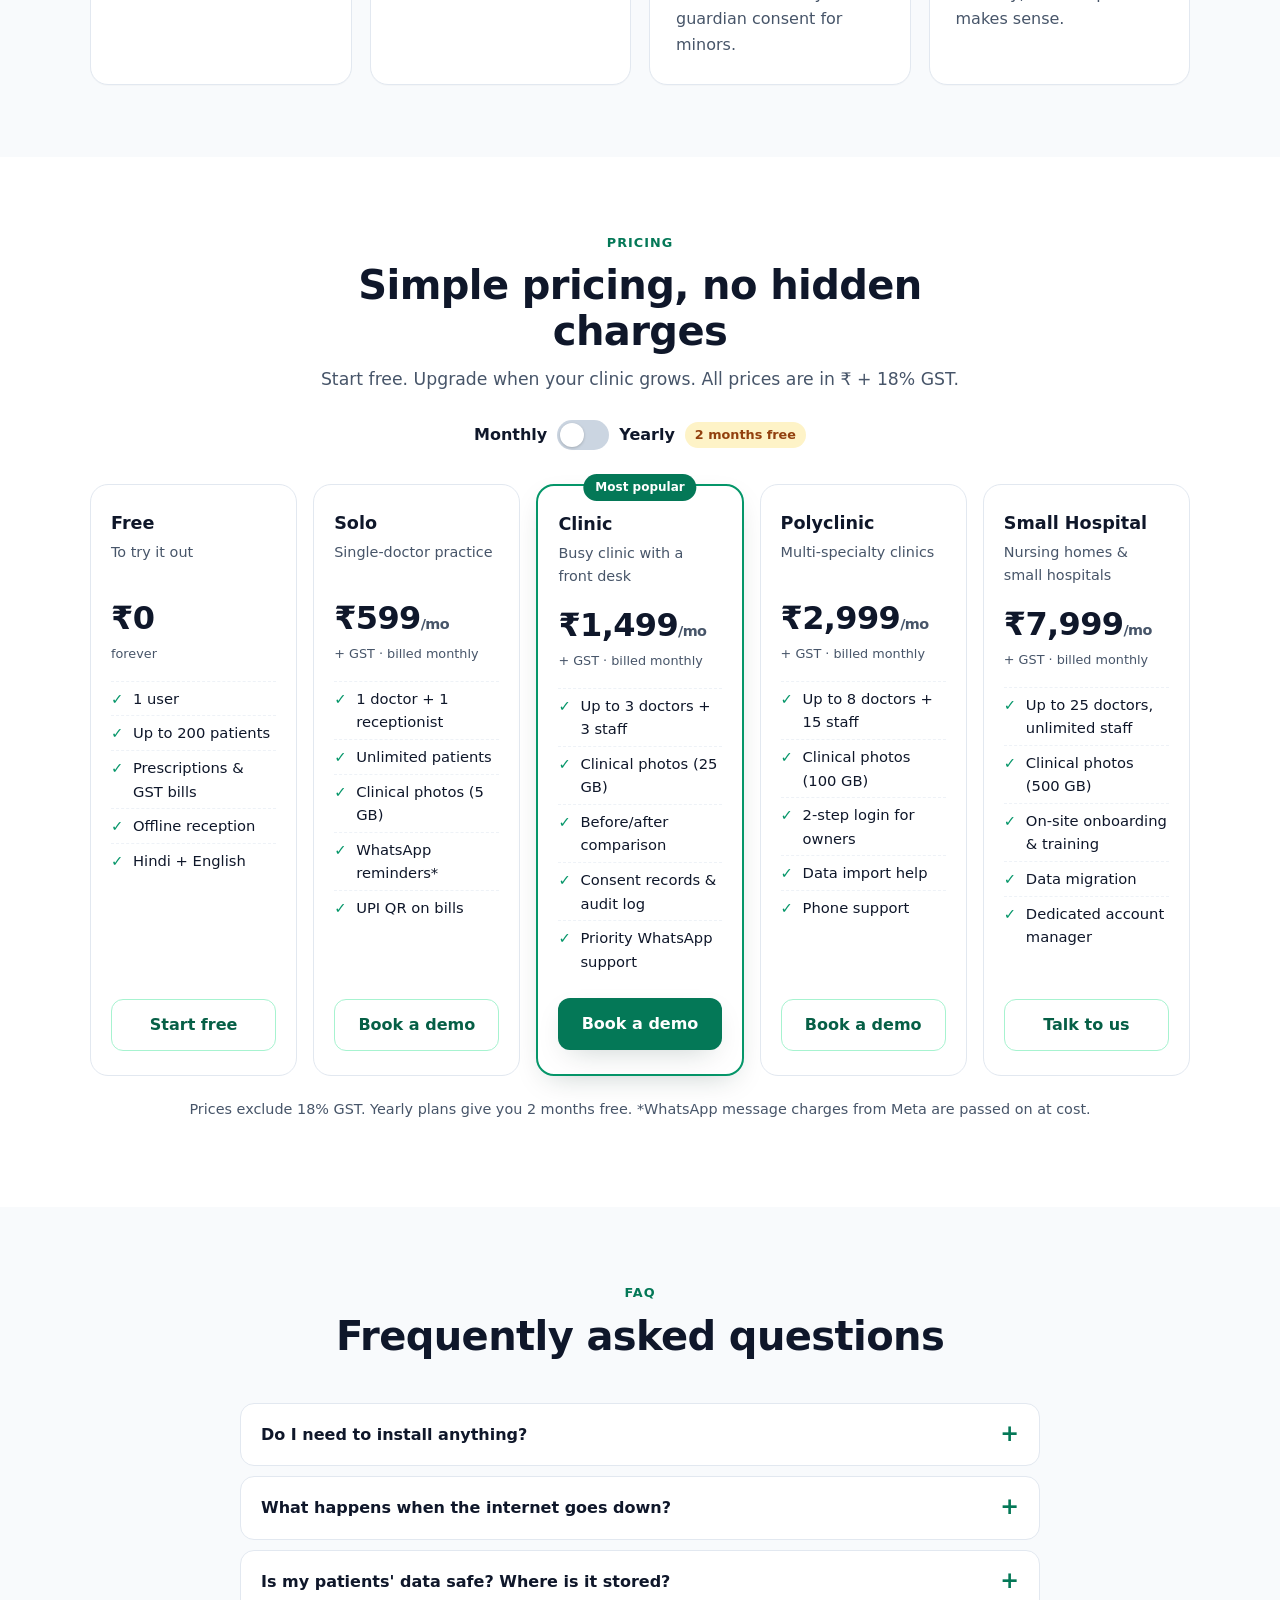
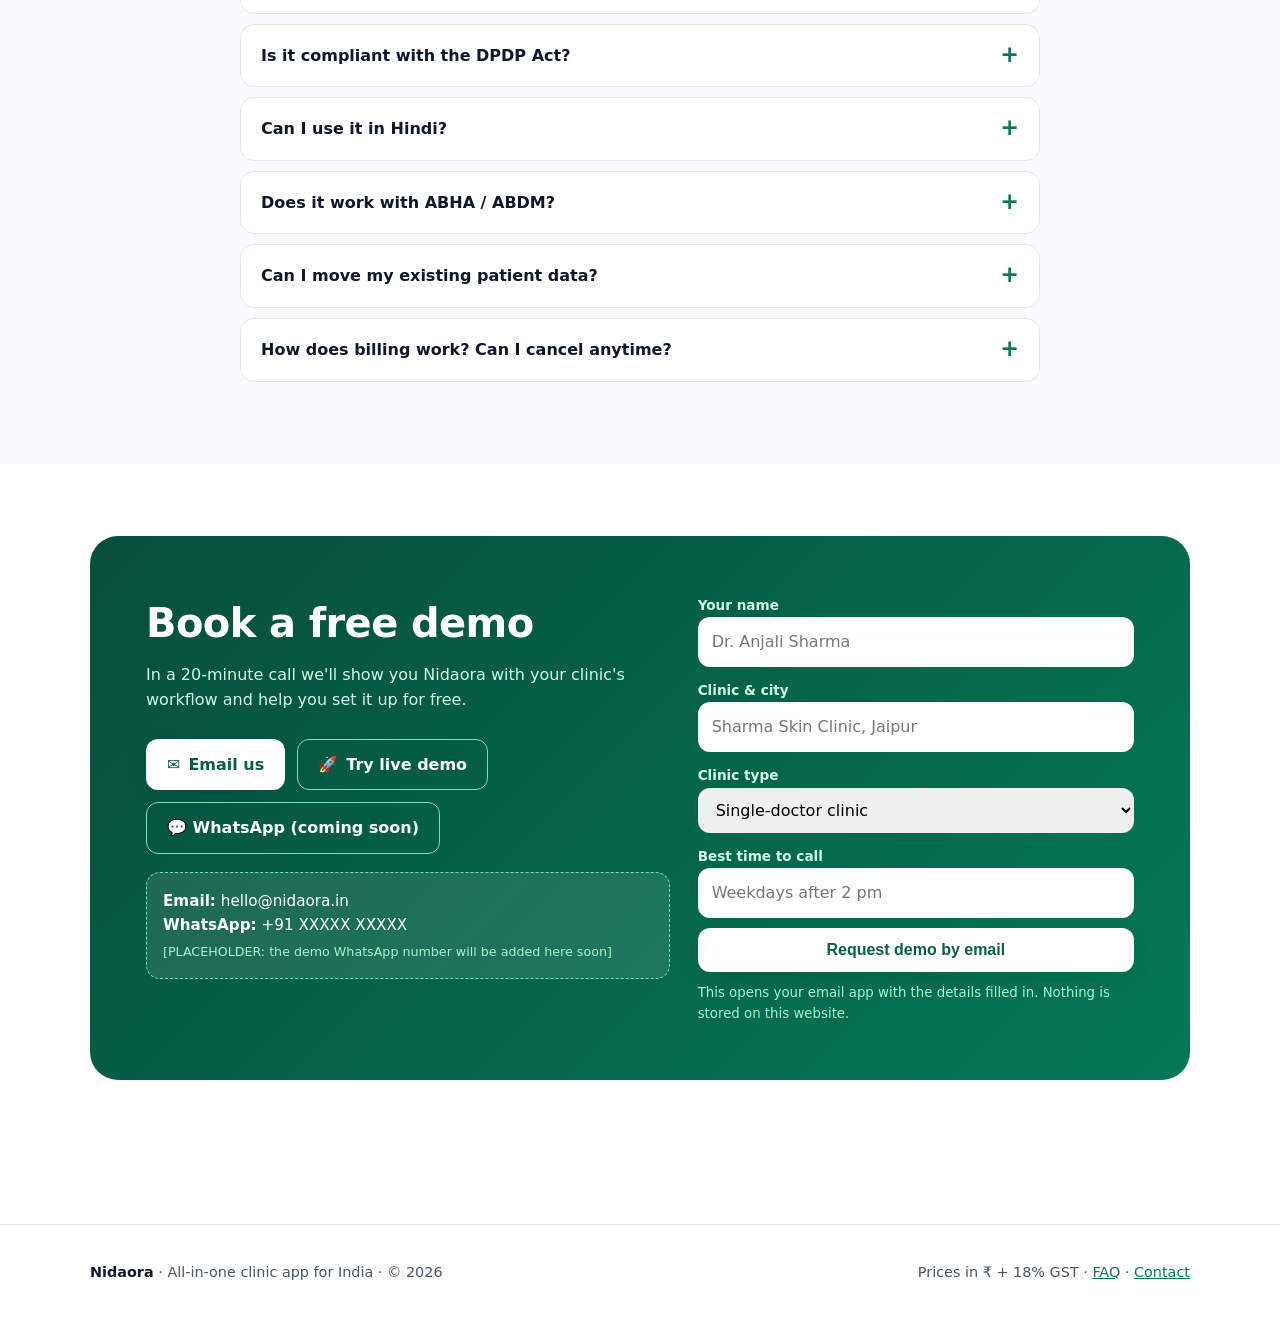
==== commit beb9e2c8: "Add Try live demo button linking to Render app" ====
--- a/index.html
+++ b/index.html
@@ -42,7 +42,7 @@
     </nav>
     <div class="hd-actions">
       <button class="lang" id="langBtn" type="button" aria-label="Switch language to Hindi">हिंदी</button>
-      <a class="btn btn-p btn-s" href="#demo" data-hi="फ्री डेमो">Free demo</a>
+      <a class="btn btn-p btn-s" href="https://nidaora.onrender.com/login" target="_blank" rel="noopener" data-hi="लाइव डेमो">Live demo</a>
     </div>
   </div>
 </header>
@@ -56,8 +56,10 @@
       <p class="lead" data-hi="मरीज़ों का रिकॉर्ड, क्लिनिकल फोटो, पर्चे, अपॉइंटमेंट और टोकन, UPI के साथ GST बिल और WhatsApp रिमाइंडर — मोबाइल पर, इंटरनेट न हो तब भी, हिंदी और अंग्रेज़ी में।">Patient records, clinical photos, visits and prescriptions, appointments and tokens, GST billing with UPI, and WhatsApp reminders. Built for Indian doctors, it works on your phone, keeps working when the internet drops, and speaks Hindi and English.</p>
       <div class="cta">
         <a class="btn btn-p" href="#demo" data-hi="फ्री डेमो बुक करें">Book a free demo</a>
+        <a class="btn btn-o" href="https://nidaora.onrender.com/login" target="_blank" rel="noopener" data-hi="लाइव डेमो आज़माएँ">Try live demo</a>
         <a class="btn btn-o" href="#pricing" data-hi="कीमत देखें">See pricing</a>
       </div>
+      <p class="demo-note" style="font-size:.85rem;opacity:.75;margin-top:.6rem" data-hi="डेमो लॉगिन: owner@demo.clinic · पासवर्ड Demo@1234 (पहली बार खुलने में ~1 मिनट लग सकता है)">Demo login: owner@demo.clinic · password Demo@1234 (first load can take about a minute)</p>
       <ul class="ticks">
         <li data-hi="फ्री प्लान हमेशा के लिए">Free plan forever</li>
         <li data-hi="कोई इंस्टॉलेशन नहीं">No installation</li>
@@ -255,6 +257,7 @@
         <p data-hi="20 मिनट की कॉल में हम आपके क्लिनिक के हिसाब से Nidaora दिखाएँगे और सेटअप में मदद करेंगे।">In a 20-minute call we'll show you Nidaora with your clinic's workflow and help you set it up for free.</p>
         <div class="cta">
           <a class="btn btn-p" id="mailBtn" href="mailto:hello@nidaora.in?subject=Nidaora%20demo%20request">✉️ <span data-hi="ईमेल करें">Email us</span></a>
+          <a class="btn btn-o" href="https://nidaora.onrender.com/login" target="_blank" rel="noopener">🚀 <span data-hi="लाइव डेमो आज़माएँ">Try live demo</span></a>
           <span class="btn btn-o" aria-disabled="true" title="WhatsApp number coming soon">💬 WhatsApp (coming soon)</span>
         </div>
         <div class="ph">
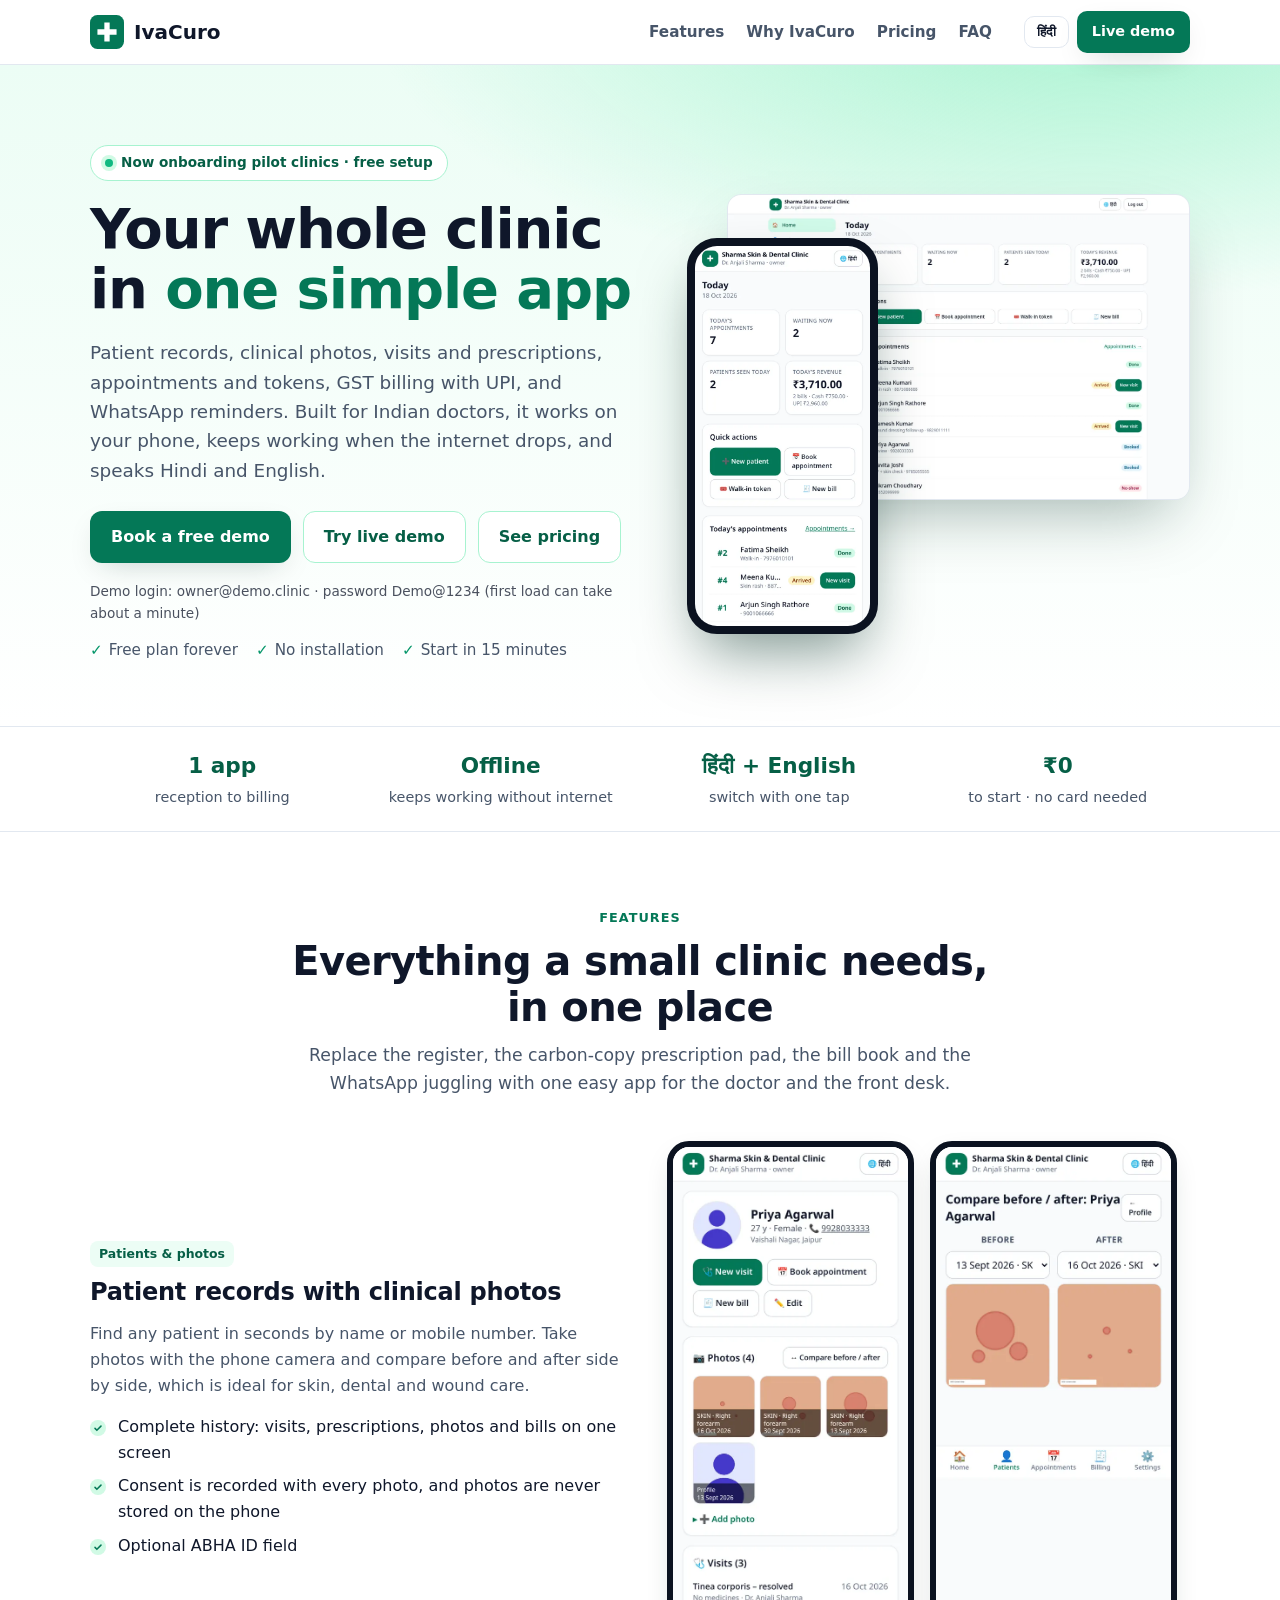
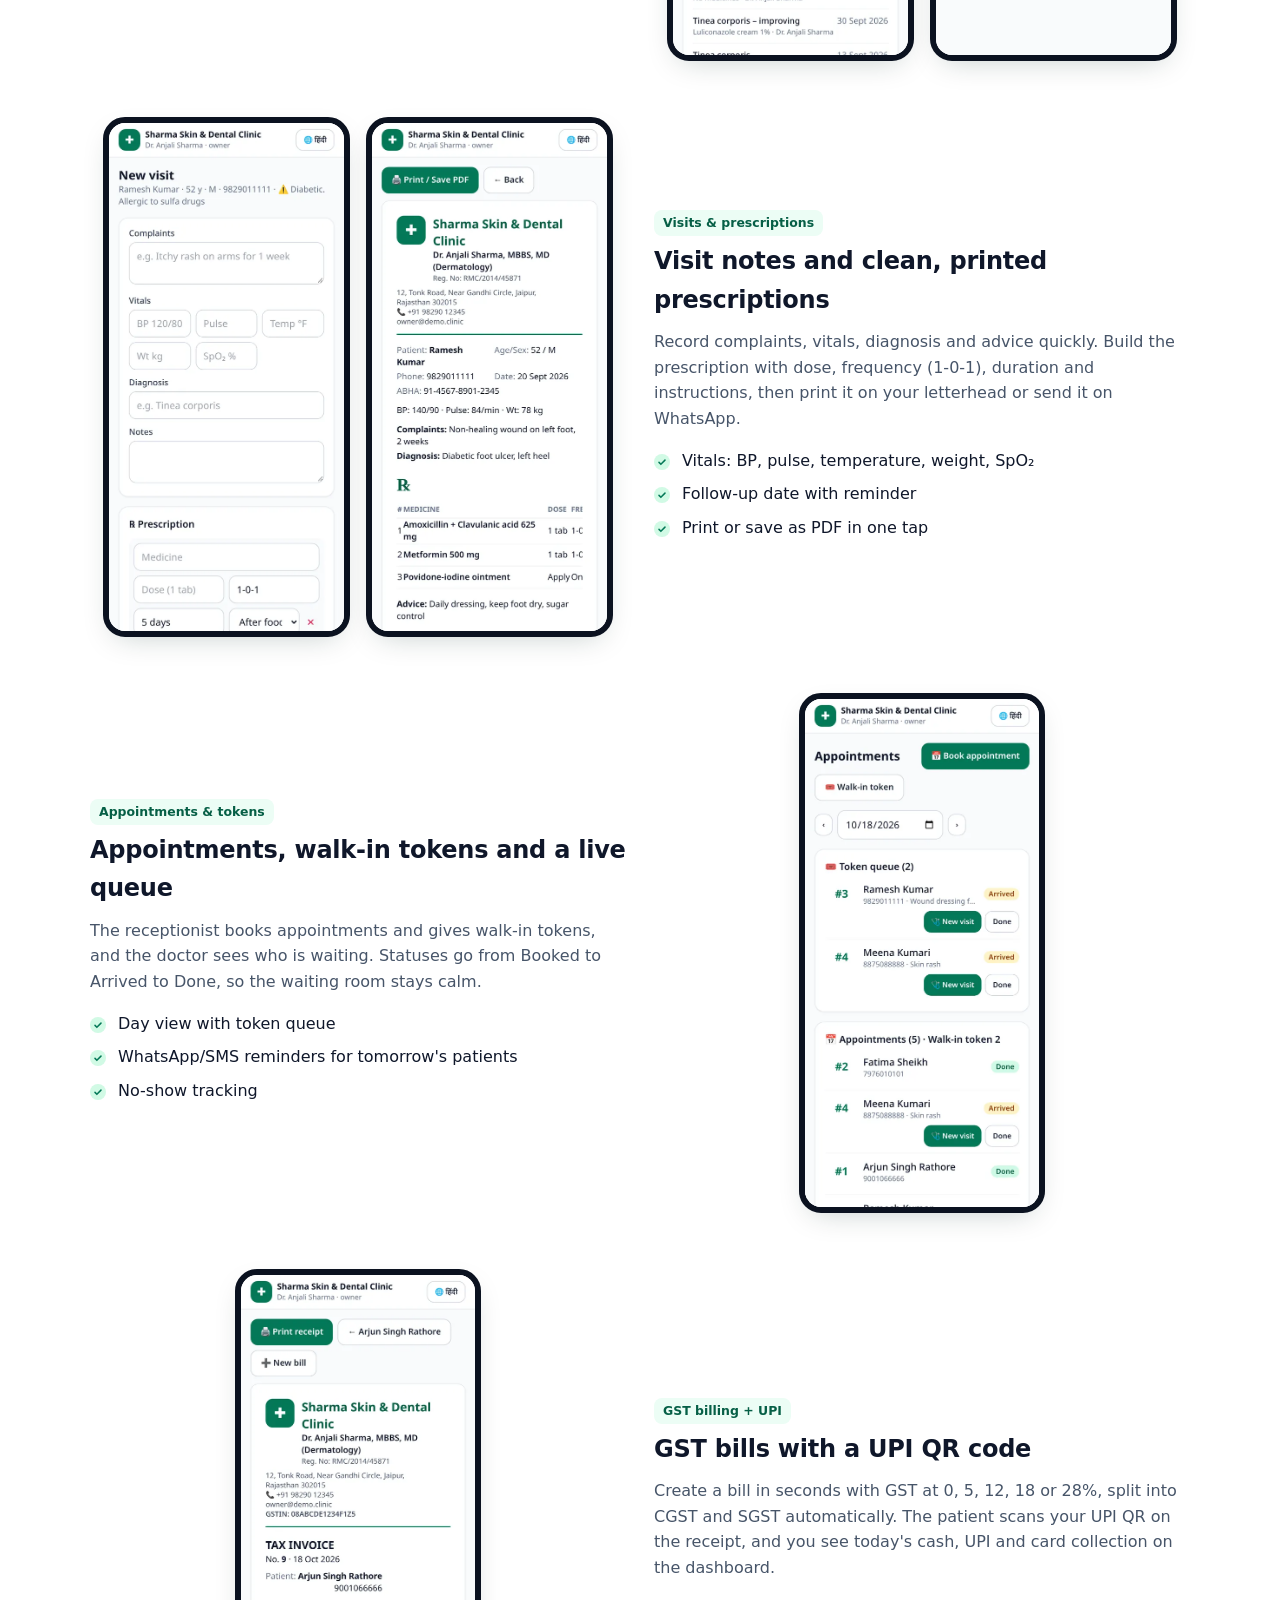
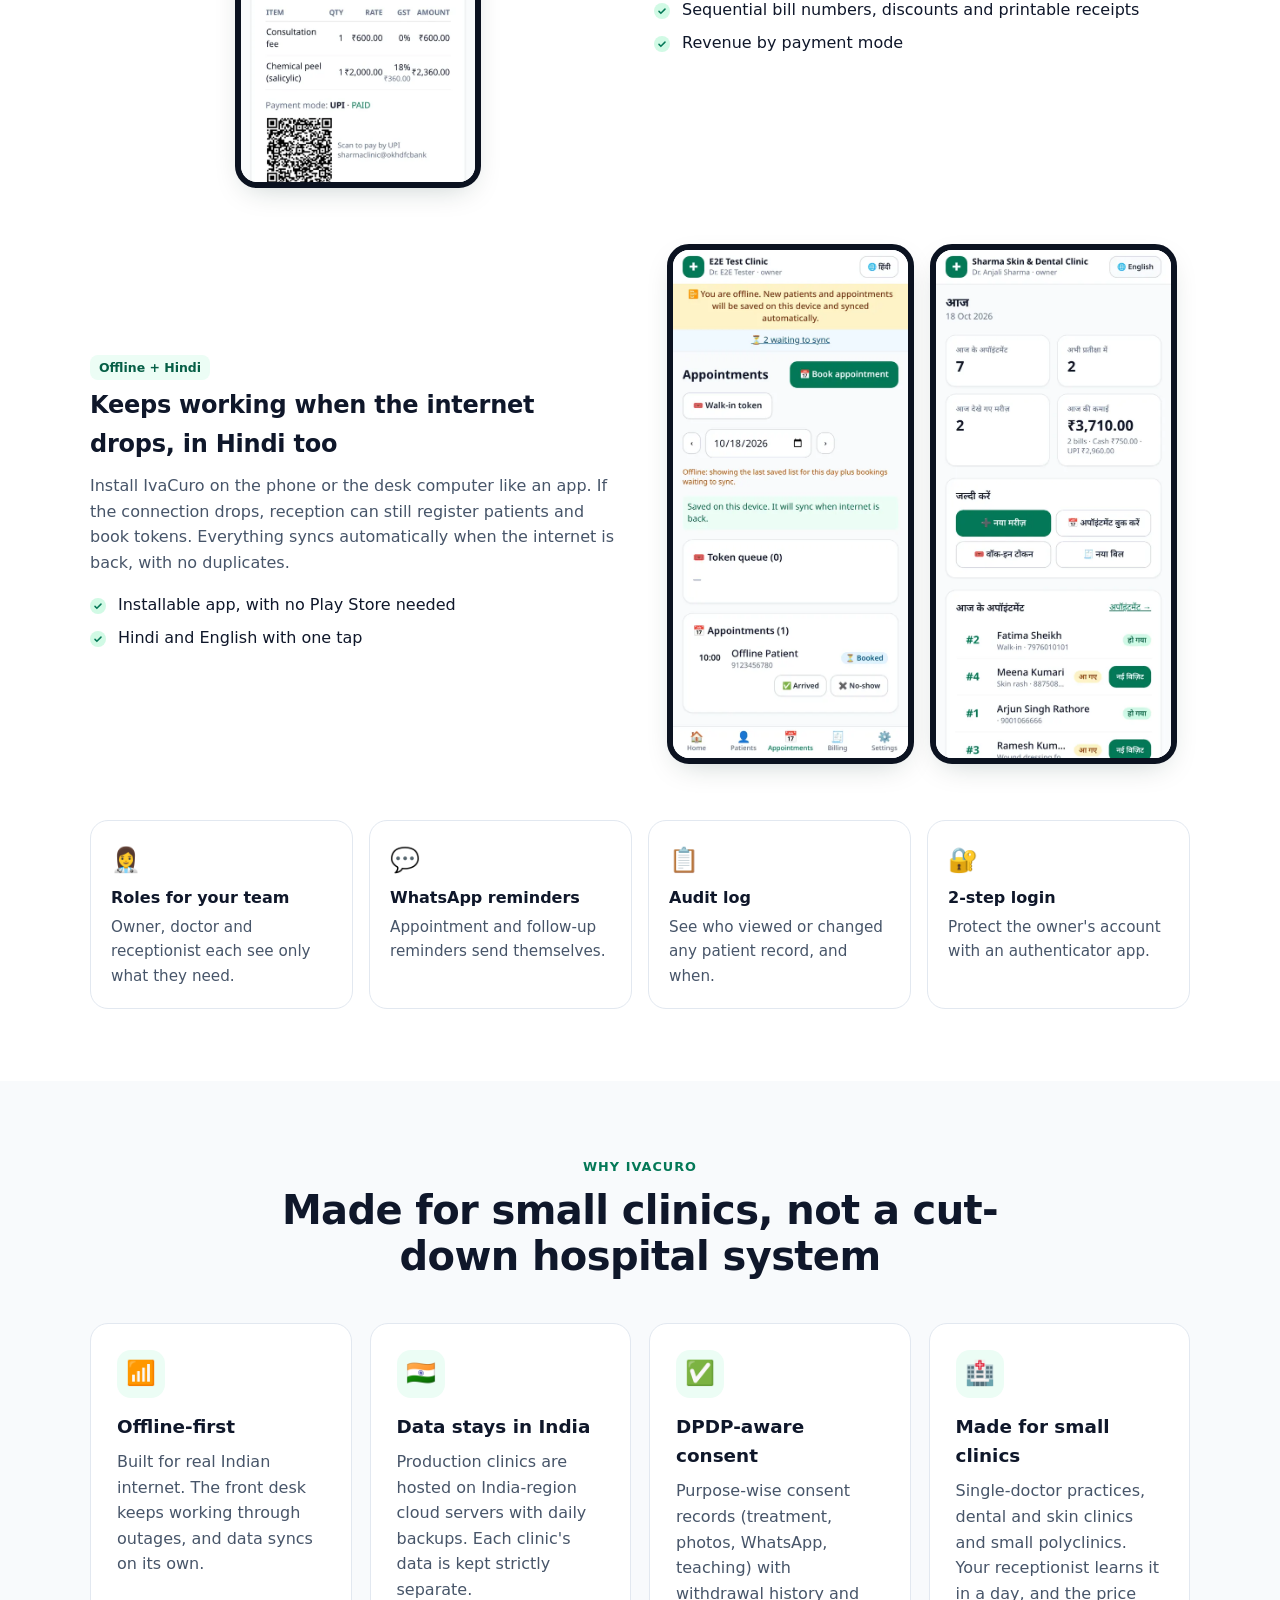
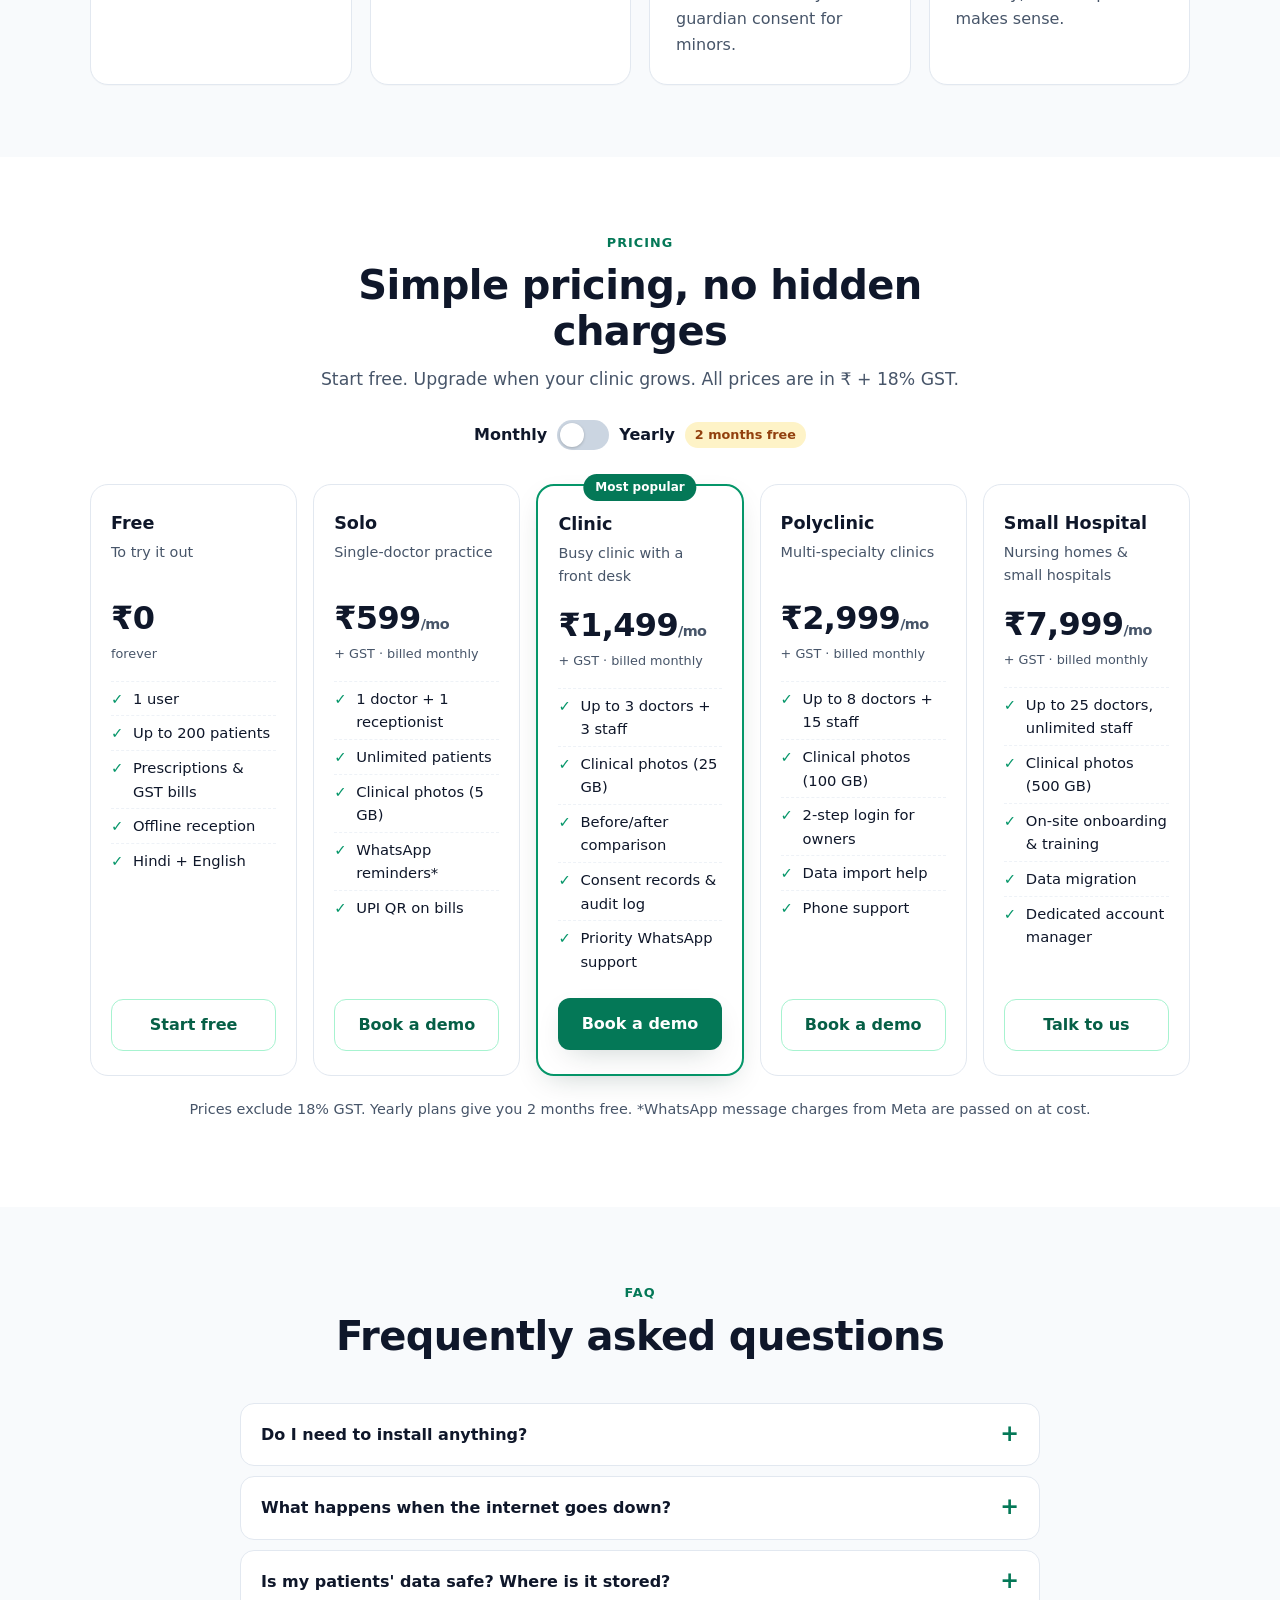
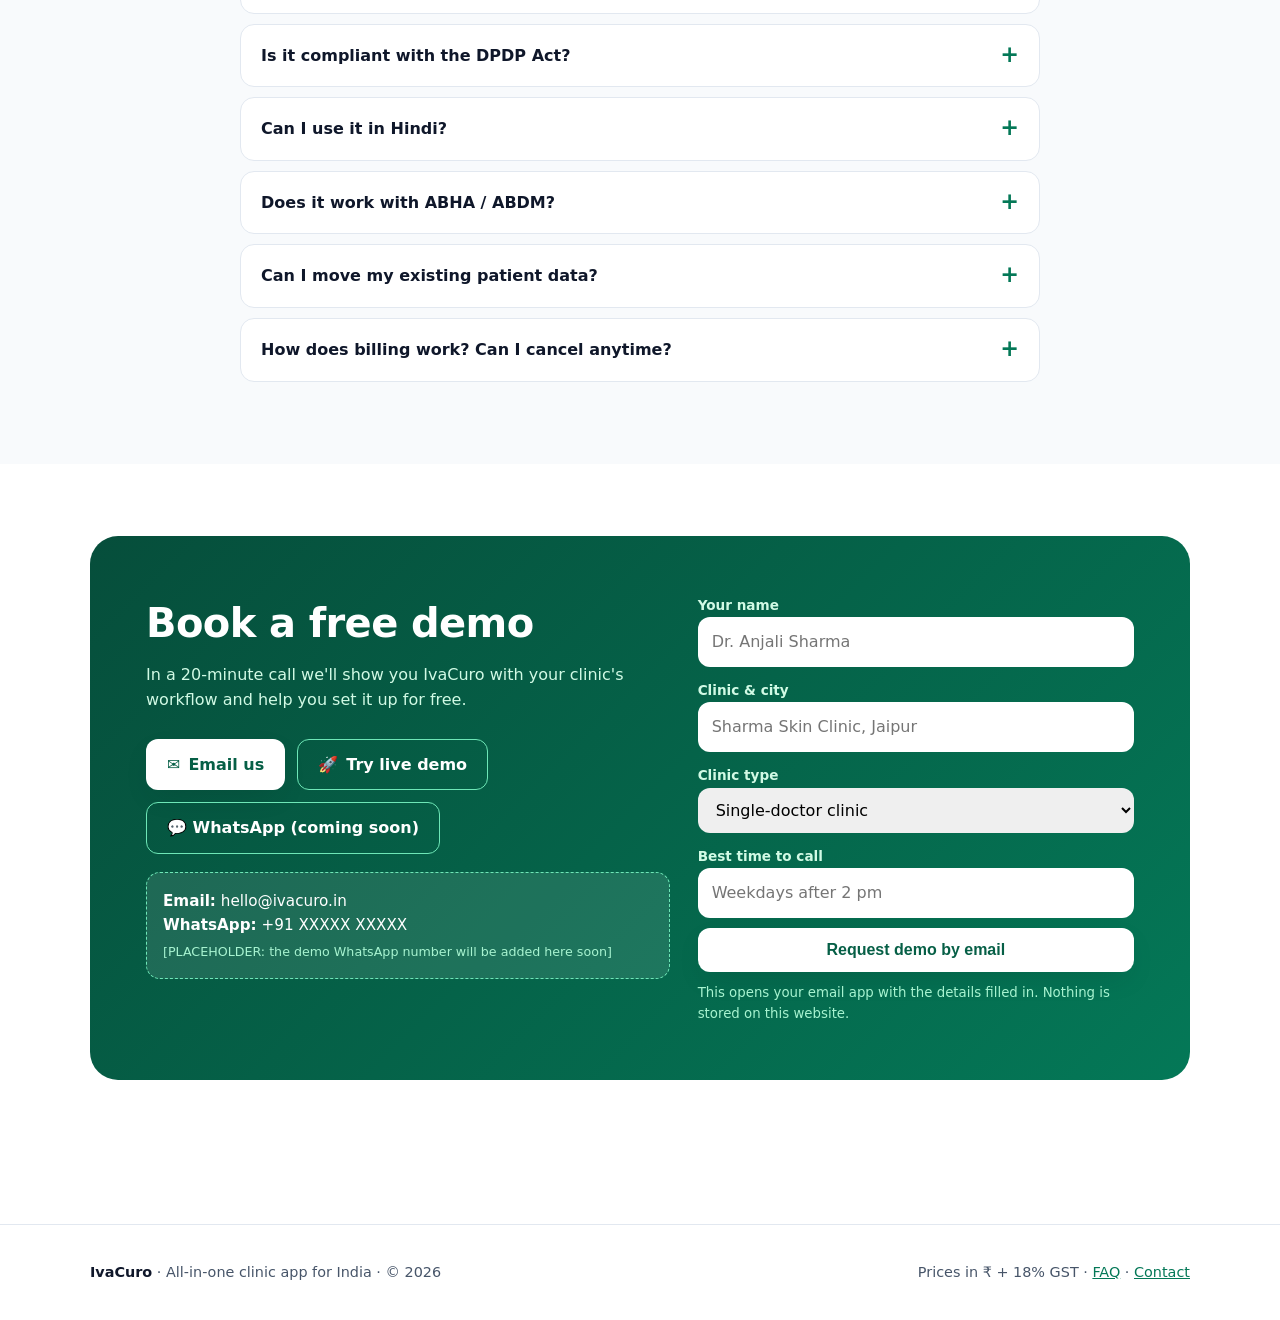
==== commit dadc9488: "Rebrand Nidaora to IvaCuro" ====
--- a/index.html
+++ b/index.html
@@ -3,21 +3,21 @@
 <head>
 <meta charset="utf-8">
 <meta name="viewport" content="width=device-width, initial-scale=1">
-<title>Nidaora – All-in-one clinic app for small clinics in India</title>
-<meta name="description" content="Nidaora is a simple clinic management app for Indian doctors: patient records, clinical photos, prescriptions, appointments with tokens, GST billing with UPI, WhatsApp reminders. Works offline, in Hindi and English. Free plan available.">
+<title>IvaCuro – All-in-one clinic app for small clinics in India</title>
+<meta name="description" content="IvaCuro is a simple clinic management app for Indian doctors: patient records, clinical photos, prescriptions, appointments with tokens, GST billing with UPI, WhatsApp reminders. Works offline, in Hindi and English. Free plan available.">
 <meta name="keywords" content="clinic management software India, clinic app, OPD software, prescription software, GST billing clinic, dermatology clinic software, dental clinic software, Hindi clinic app">
 <meta name="theme-color" content="#047857">
 <link rel="canonical" href="https://2100preet.github.io/nidaora-site/">
 <meta property="og:type" content="website">
-<meta property="og:site_name" content="Nidaora">
-<meta property="og:title" content="Nidaora – the all-in-one clinic app for small clinics in India">
+<meta property="og:site_name" content="IvaCuro">
+<meta property="og:title" content="IvaCuro – the all-in-one clinic app for small clinics in India">
 <meta property="og:description" content="Patients, clinical photos, prescriptions, appointments & tokens, GST billing with UPI, WhatsApp reminders. Works offline. Hindi + English.">
 <meta property="og:url" content="https://2100preet.github.io/nidaora-site/">
 <meta property="og:image" content="https://2100preet.github.io/nidaora-site/assets/img/og-image.png">
 <meta property="og:image:width" content="1200"><meta property="og:image:height" content="630">
 <meta property="og:locale" content="en_IN"><meta property="og:locale:alternate" content="hi_IN">
 <meta name="twitter:card" content="summary_large_image">
-<meta name="twitter:title" content="Nidaora – the all-in-one clinic app for small clinics in India">
+<meta name="twitter:title" content="IvaCuro – the all-in-one clinic app for small clinics in India">
 <meta name="twitter:description" content="Patients, photos, prescriptions, tokens, GST billing with UPI. Works offline. Hindi + English.">
 <meta name="twitter:image" content="https://2100preet.github.io/nidaora-site/assets/img/og-image.png">
 <link rel="icon" href="assets/img/favicon.svg" type="image/svg+xml">
@@ -26,17 +26,17 @@
 <link rel="preload" as="image" href="assets/img/dashboard-desktop.webp" fetchpriority="high">
 <link rel="stylesheet" href="assets/style.css">
 <script type="application/ld+json">
-{"@context":"https://schema.org","@type":"SoftwareApplication","name":"Nidaora","applicationCategory":"MedicalApplication","operatingSystem":"Web, Android, iOS, Windows, macOS (installable web app)","description":"All-in-one clinic management app for small clinics in India: patients, clinical photos, visits, prescriptions, appointments and tokens, GST billing with UPI, WhatsApp reminders, offline mode, Hindi and English.","inLanguage":["en-IN","hi-IN"],"offers":[{"@type":"Offer","name":"Free","price":"0","priceCurrency":"INR"},{"@type":"Offer","name":"Solo","price":"599","priceCurrency":"INR"},{"@type":"Offer","name":"Clinic","price":"1499","priceCurrency":"INR"},{"@type":"Offer","name":"Polyclinic","price":"2999","priceCurrency":"INR"},{"@type":"Offer","name":"Small Hospital","price":"7999","priceCurrency":"INR"}]}
+{"@context":"https://schema.org","@type":"SoftwareApplication","name":"IvaCuro","applicationCategory":"MedicalApplication","operatingSystem":"Web, Android, iOS, Windows, macOS (installable web app)","description":"All-in-one clinic management app for small clinics in India: patients, clinical photos, visits, prescriptions, appointments and tokens, GST billing with UPI, WhatsApp reminders, offline mode, Hindi and English.","inLanguage":["en-IN","hi-IN"],"offers":[{"@type":"Offer","name":"Free","price":"0","priceCurrency":"INR"},{"@type":"Offer","name":"Solo","price":"599","priceCurrency":"INR"},{"@type":"Offer","name":"Clinic","price":"1499","priceCurrency":"INR"},{"@type":"Offer","name":"Polyclinic","price":"2999","priceCurrency":"INR"},{"@type":"Offer","name":"Small Hospital","price":"7999","priceCurrency":"INR"}]}
 </script>
 </head>
 <body>
 <a class="skip" href="#main">Skip to content</a>
 <header class="hd">
   <div class="wrap">
-    <a class="logo" href="#top" aria-label="Nidaora home"><img src="assets/img/favicon.svg" alt="" width="34" height="34">Nidaora</a>
+    <a class="logo" href="#top" aria-label="IvaCuro home"><img src="assets/img/favicon.svg" alt="" width="34" height="34">IvaCuro</a>
     <nav class="nav" aria-label="Main">
       <a href="#features" data-hi="सुविधाएँ">Features</a>
-      <a href="#why" data-hi="क्यों Nidaora">Why Nidaora</a>
+      <a href="#why" data-hi="क्यों IvaCuro">Why IvaCuro</a>
       <a href="#pricing" data-hi="कीमत">Pricing</a>
       <a href="#faq" data-hi="सवाल-जवाब">FAQ</a>
     </nav>
@@ -67,8 +67,8 @@
       </ul>
     </div>
     <div class="shots">
-      <img class="desk" src="assets/img/dashboard-desktop.webp" width="1200" height="791" alt="Nidaora dashboard on a computer showing today's appointments, patients waiting and revenue by payment mode" fetchpriority="high">
-      <div class="phone"><img src="assets/img/dashboard-mobile.webp" width="540" height="1169" alt="Nidaora on a mobile phone: today's summary and quick actions"></div>
+      <img class="desk" src="assets/img/dashboard-desktop.webp" width="1200" height="791" alt="IvaCuro dashboard on a computer showing today's appointments, patients waiting and revenue by payment mode" fetchpriority="high">
+      <div class="phone"><img src="assets/img/dashboard-mobile.webp" width="540" height="1169" alt="IvaCuro on a mobile phone: today's summary and quick actions"></div>
     </div>
   </div>
 </section>
@@ -158,7 +158,7 @@
         <div>
           <span class="tag">Offline + Hindi</span>
           <h3 data-hi="नेट जाए तो भी काम चलता रहे — हिंदी में भी">Keeps working when the internet drops, in Hindi too</h3>
-          <p>Install Nidaora on the phone or the desk computer like an app. If the connection drops, reception can still register patients and book tokens. Everything syncs automatically when the internet is back, with no duplicates.</p>
+          <p>Install IvaCuro on the phone or the desk computer like an app. If the connection drops, reception can still register patients and book tokens. Everything syncs automatically when the internet is back, with no duplicates.</p>
           <ul>
             <li>Installable app, with no Play Store needed</li>
             <li>Hindi and English with one tap</li>
@@ -166,7 +166,7 @@
         </div>
         <div class="f-img">
           <img class="m" src="assets/img/offline-queue-mobile.webp" width="540" height="1169" loading="lazy" alt="Offline mode with patients waiting to sync">
-          <img class="m" src="assets/img/dashboard-hindi-mobile.webp" width="540" height="1169" loading="lazy" alt="Nidaora dashboard in Hindi">
+          <img class="m" src="assets/img/dashboard-hindi-mobile.webp" width="540" height="1169" loading="lazy" alt="IvaCuro dashboard in Hindi">
         </div>
       </article>
     </div>
@@ -183,7 +183,7 @@
 <section class="alt" id="why">
   <div class="wrap">
     <div class="sh">
-      <span class="eyebrow" data-hi="क्यों Nidaora">Why Nidaora</span>
+      <span class="eyebrow" data-hi="क्यों IvaCuro">Why IvaCuro</span>
       <h2 data-hi="छोटे क्लीनिक के लिए बना, बड़े अस्पताल के सॉफ्टवेयर जैसा भारी नहीं">Made for small clinics, not a cut-down hospital system</h2>
     </div>
     <div class="why">
@@ -237,10 +237,10 @@
   <div class="wrap">
     <div class="sh"><span class="eyebrow" data-hi="सवाल-जवाब">FAQ</span><h2 data-hi="अक्सर पूछे जाने वाले सवाल">Frequently asked questions</h2></div>
     <div class="faq">
-      <details><summary>Do I need to install anything?</summary><p>No. Nidaora runs in the browser on any phone, tablet or computer. You can also "install" it to the home screen so it opens like an app, with no Play Store needed.</p></details>
+      <details><summary>Do I need to install anything?</summary><p>No. IvaCuro runs in the browser on any phone, tablet or computer. You can also "install" it to the home screen so it opens like an app, with no Play Store needed.</p></details>
       <details><summary>What happens when the internet goes down?</summary><p>Reception keeps working. New patients, appointments, tokens and status changes are saved on the device and sync automatically when the connection returns. Photo uploads, prescriptions and bills need internet.</p></details>
-      <details><summary>Is my patients' data safe? Where is it stored?</summary><p>Each clinic's data is kept completely separate and protected by role-based access, an audit log and optional 2-step login. Production data is stored on India-region servers with daily backups. Photos are only shown to logged-in staff of your clinic. Even Nidaora's platform admins cannot open patient records or photos.</p></details>
-      <details><summary>Is it compliant with the DPDP Act?</summary><p>Nidaora records patient consent purpose by purpose (treatment, photos, WhatsApp reminders, teaching, publicity), keeps the withdrawal history, supports guardian consent for minors and logs every access. These are the building blocks the DPDP Act expects. As the data fiduciary, your clinic remains responsible for how it uses the data.</p></details>
+      <details><summary>Is my patients' data safe? Where is it stored?</summary><p>Each clinic's data is kept completely separate and protected by role-based access, an audit log and optional 2-step login. Production data is stored on India-region servers with daily backups. Photos are only shown to logged-in staff of your clinic. Even IvaCuro's platform admins cannot open patient records or photos.</p></details>
+      <details><summary>Is it compliant with the DPDP Act?</summary><p>IvaCuro records patient consent purpose by purpose (treatment, photos, WhatsApp reminders, teaching, publicity), keeps the withdrawal history, supports guardian consent for minors and logs every access. These are the building blocks the DPDP Act expects. As the data fiduciary, your clinic remains responsible for how it uses the data.</p></details>
       <details><summary>Can I use it in Hindi?</summary><p>Yes. Each user can switch between Hindi and English with one tap. More Indian languages are planned.</p></details>
       <details><summary>Does it work with ABHA / ABDM?</summary><p>You can store a patient's ABHA number today. Full ABDM integration (ABHA creation and linking health records) is on our roadmap.</p></details>
       <details><summary>Can I move my existing patient data?</summary><p>Yes. On paid plans we help import your patient list from Excel or another software. Polyclinic and Small Hospital plans include data migration.</p></details>
@@ -254,14 +254,14 @@
     <div class="contact">
       <div>
         <h2 data-hi="फ्री डेमो बुक करें">Book a free demo</h2>
-        <p data-hi="20 मिनट की कॉल में हम आपके क्लिनिक के हिसाब से Nidaora दिखाएँगे और सेटअप में मदद करेंगे।">In a 20-minute call we'll show you Nidaora with your clinic's workflow and help you set it up for free.</p>
+        <p data-hi="20 मिनट की कॉल में हम आपके क्लिनिक के हिसाब से IvaCuro दिखाएँगे और सेटअप में मदद करेंगे।">In a 20-minute call we'll show you IvaCuro with your clinic's workflow and help you set it up for free.</p>
         <div class="cta">
-          <a class="btn btn-p" id="mailBtn" href="mailto:hello@nidaora.in?subject=Nidaora%20demo%20request">✉️ <span data-hi="ईमेल करें">Email us</span></a>
+          <a class="btn btn-p" id="mailBtn" href="mailto:hello@ivacuro.in?subject=IvaCuro%20demo%20request">✉️ <span data-hi="ईमेल करें">Email us</span></a>
           <a class="btn btn-o" href="https://nidaora.onrender.com/login" target="_blank" rel="noopener">🚀 <span data-hi="लाइव डेमो आज़माएँ">Try live demo</span></a>
           <span class="btn btn-o" aria-disabled="true" title="WhatsApp number coming soon">💬 WhatsApp (coming soon)</span>
         </div>
         <div class="ph">
-          <b>Email:</b> hello@nidaora.in<br>
+          <b>Email:</b> hello@ivacuro.in<br>
           <b>WhatsApp:</b> +91 XXXXX XXXXX
           <small>[PLACEHOLDER: the demo WhatsApp number will be added here soon]</small>
         </div>
@@ -281,7 +281,7 @@
 
 <footer>
   <div class="wrap">
-    <div><b style="color:var(--ink)">Nidaora</b> · All-in-one clinic app for India · © <span id="yr">2026</span></div>
+    <div><b style="color:var(--ink)">IvaCuro</b> · All-in-one clinic app for India · © <span id="yr">2026</span></div>
     <div>Prices in ₹ + 18% GST · <a href="#faq">FAQ</a> · <a href="#demo">Contact</a></div>
   </div>
 </footer>
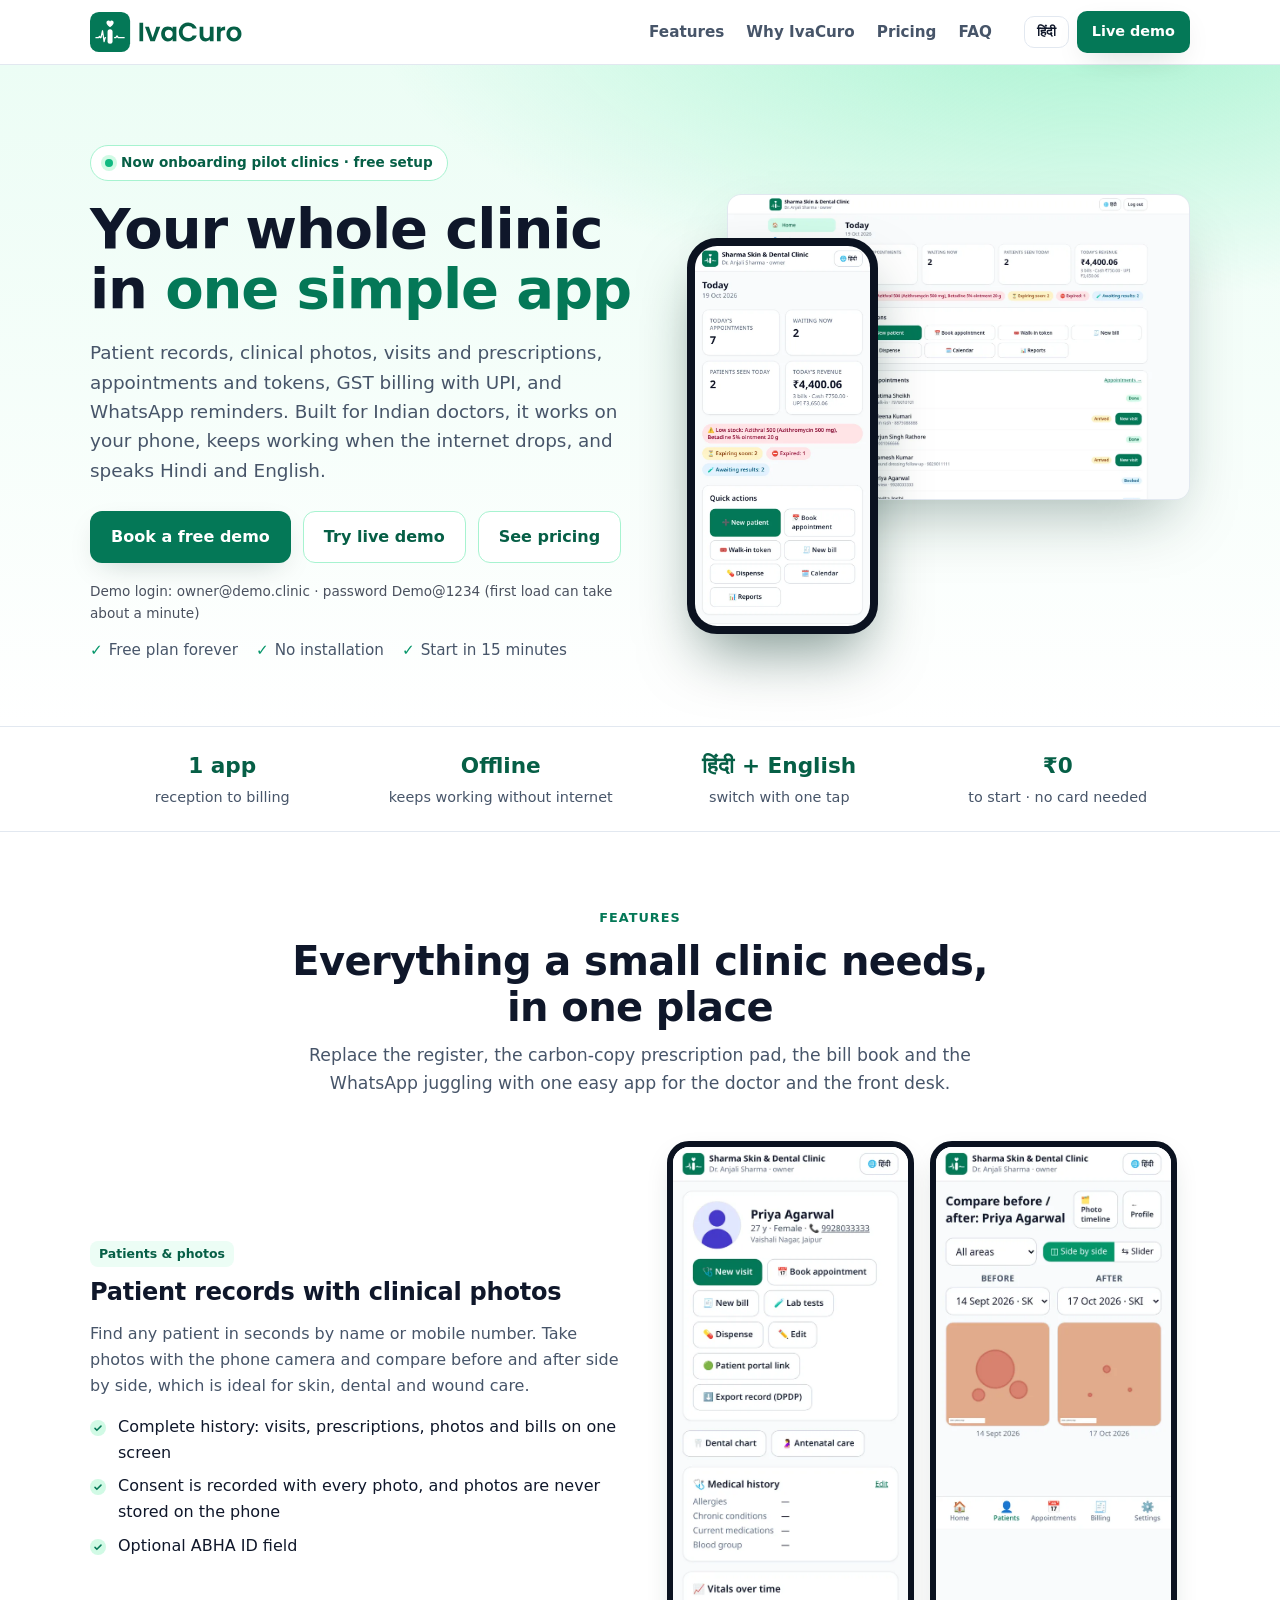
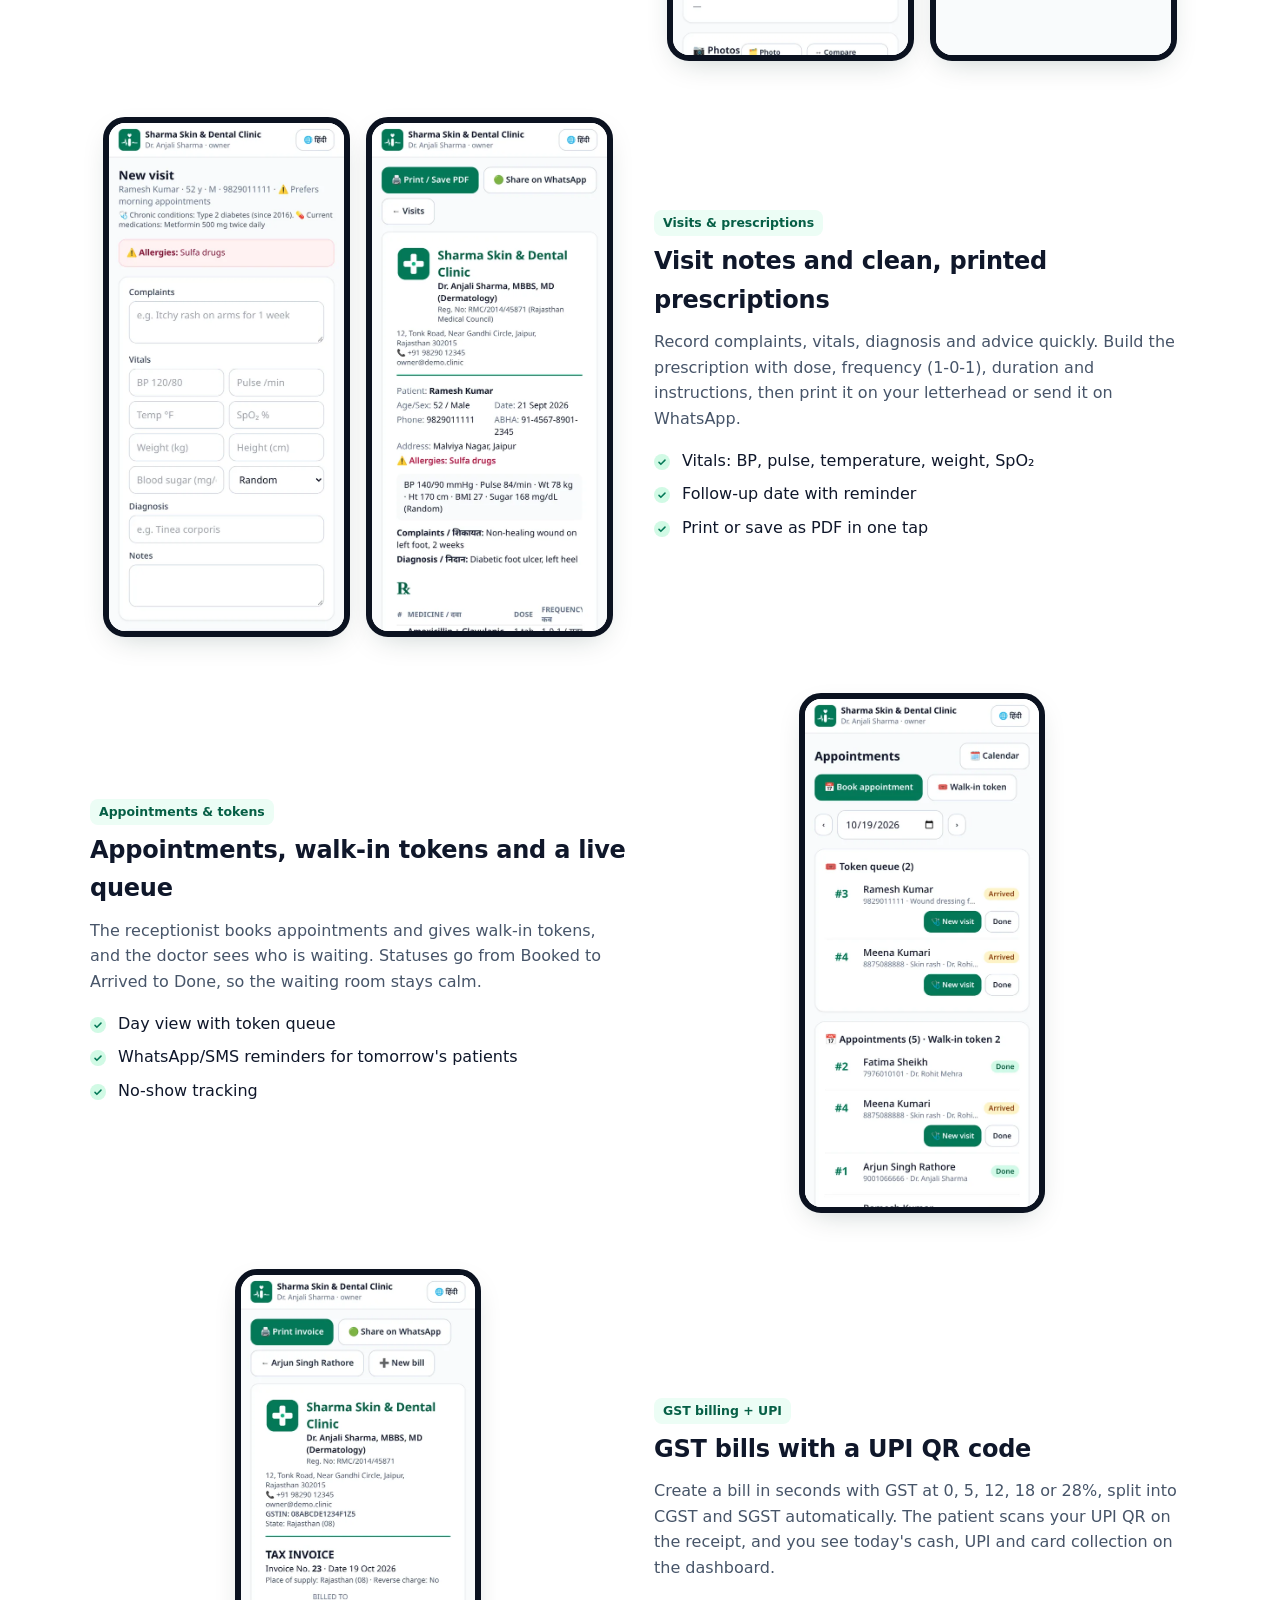
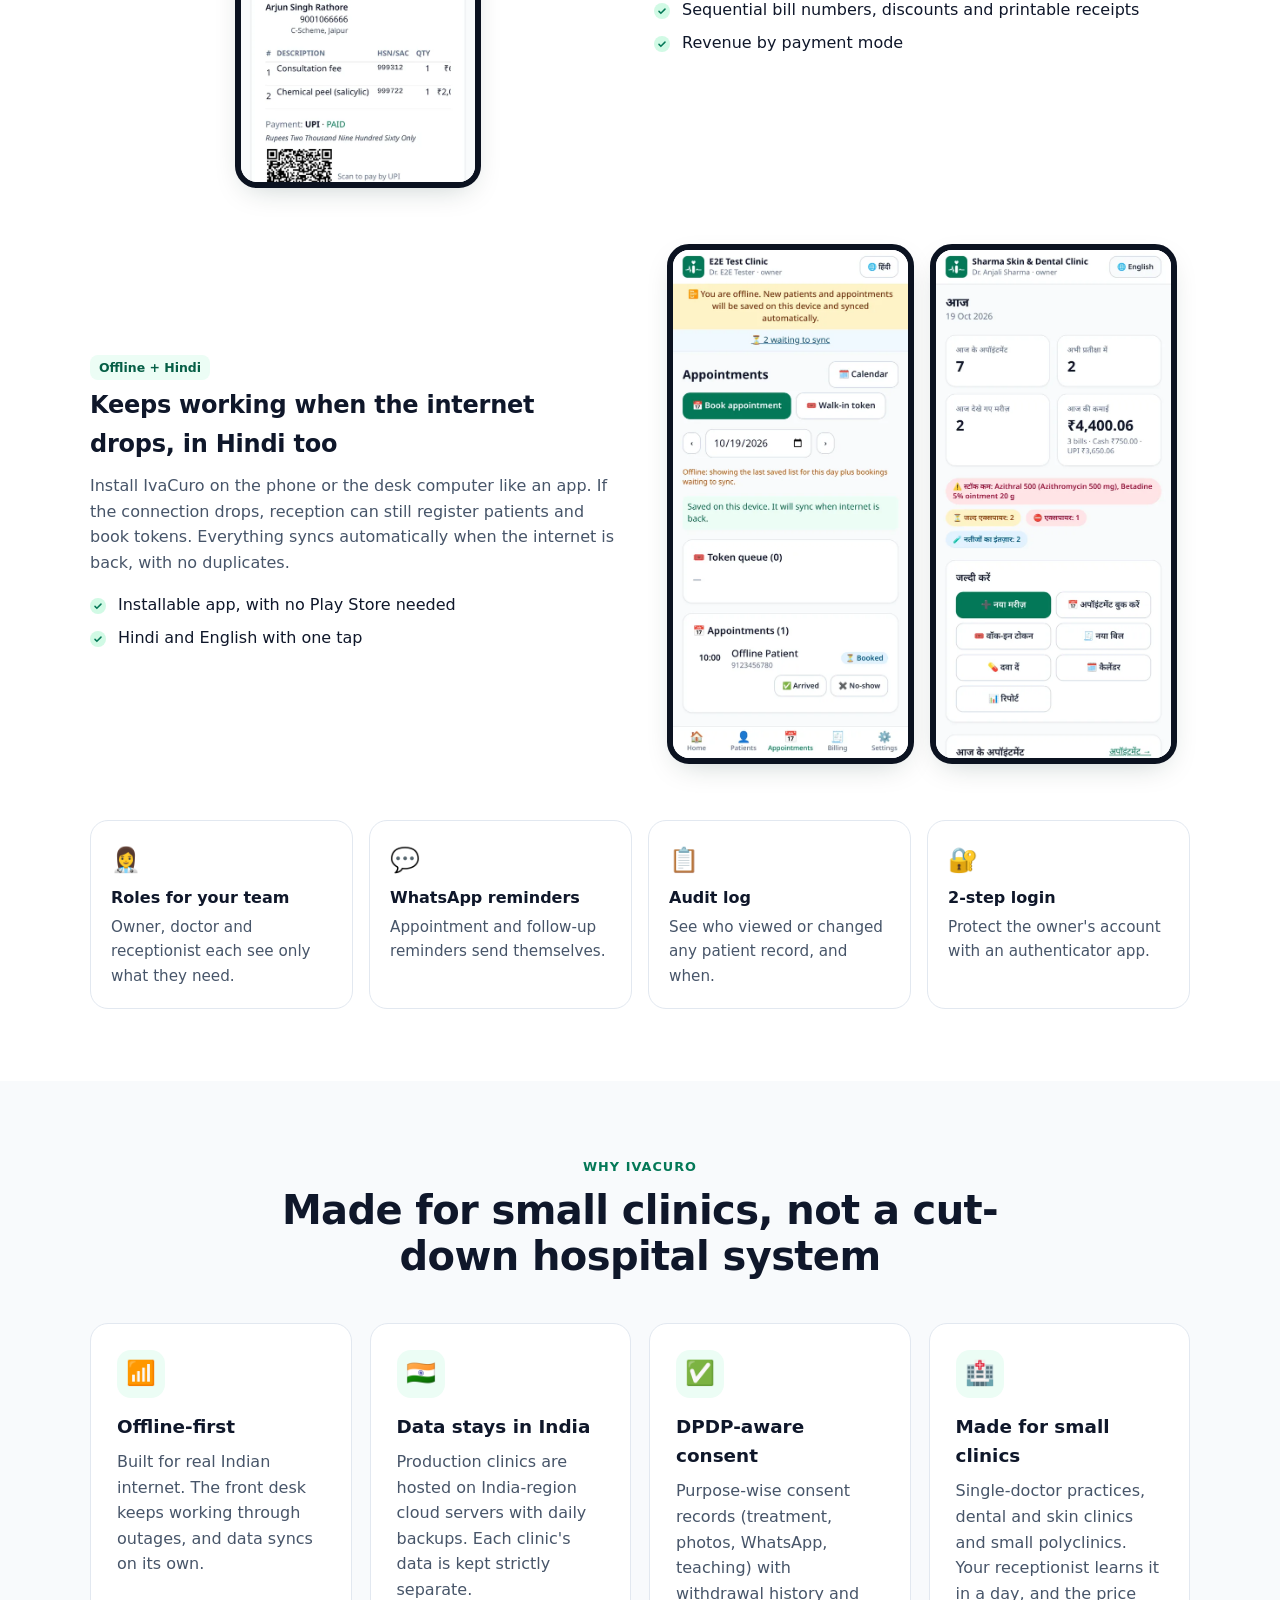
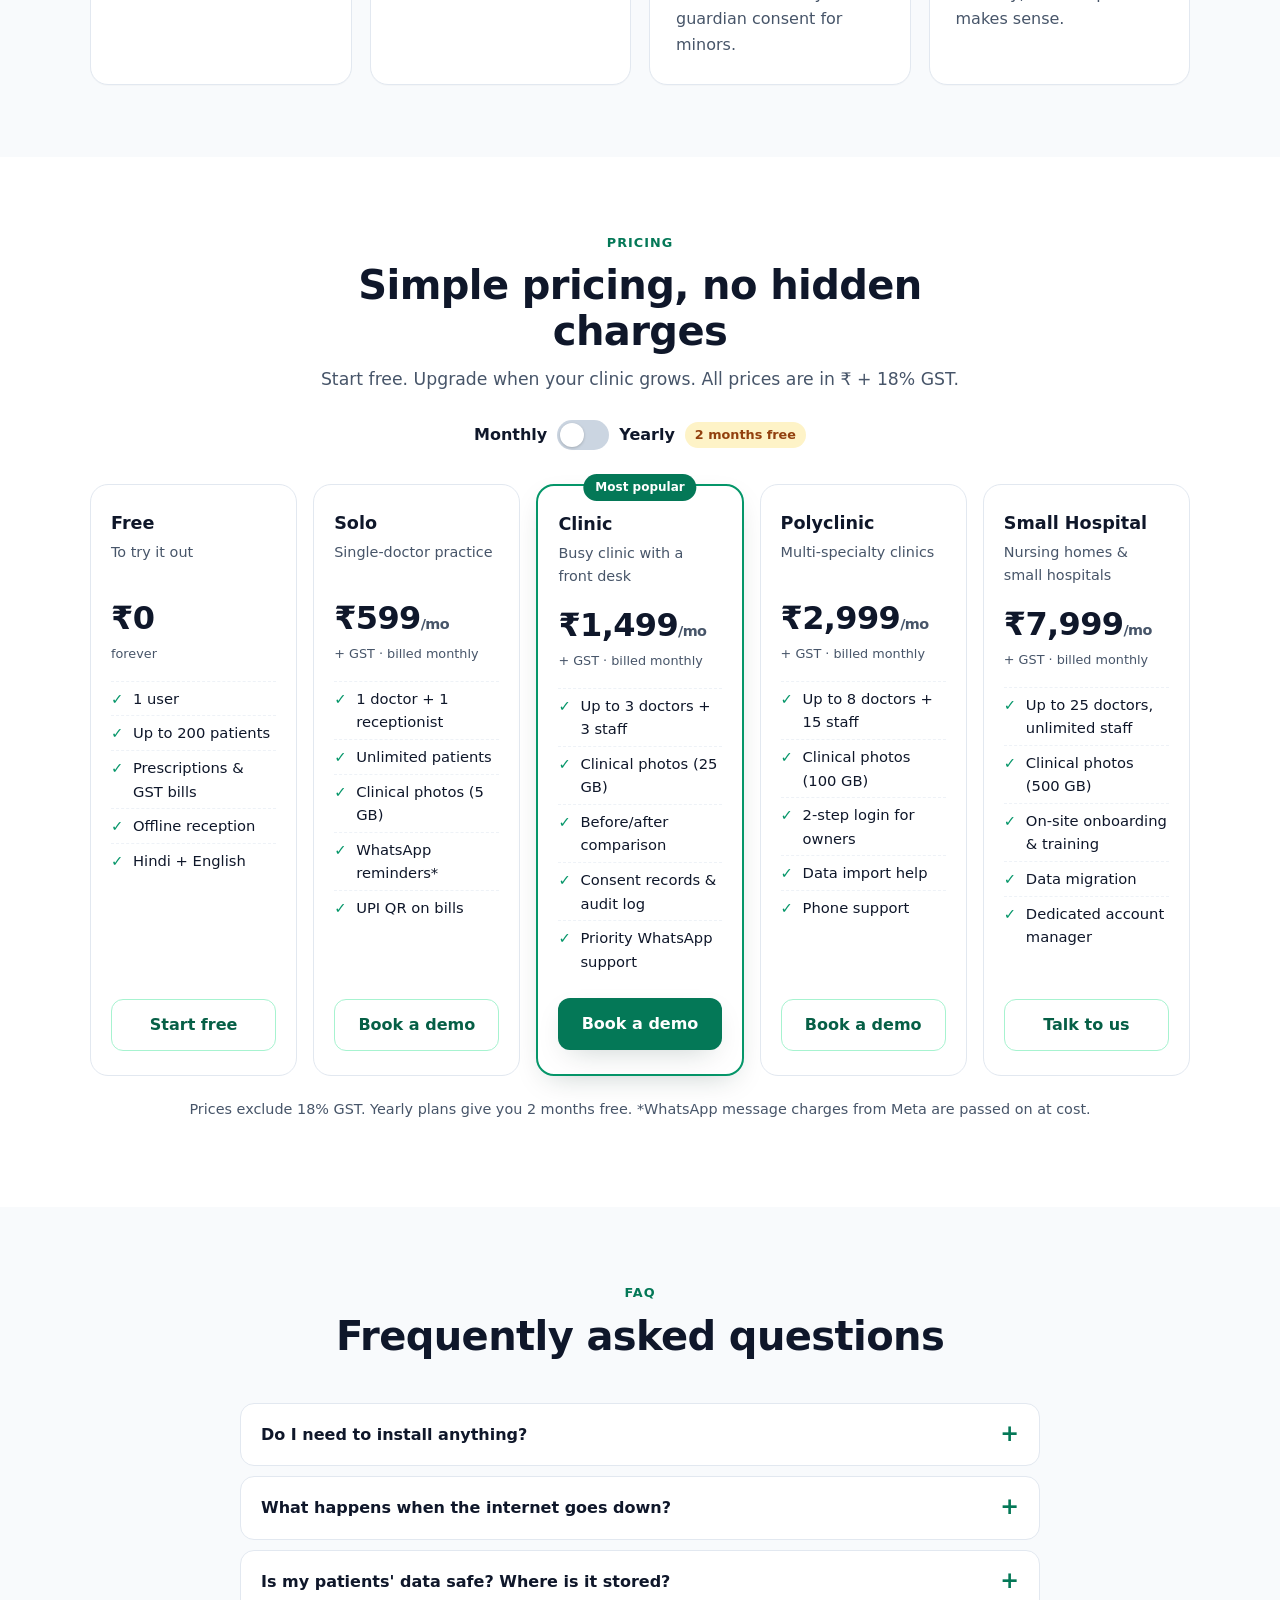
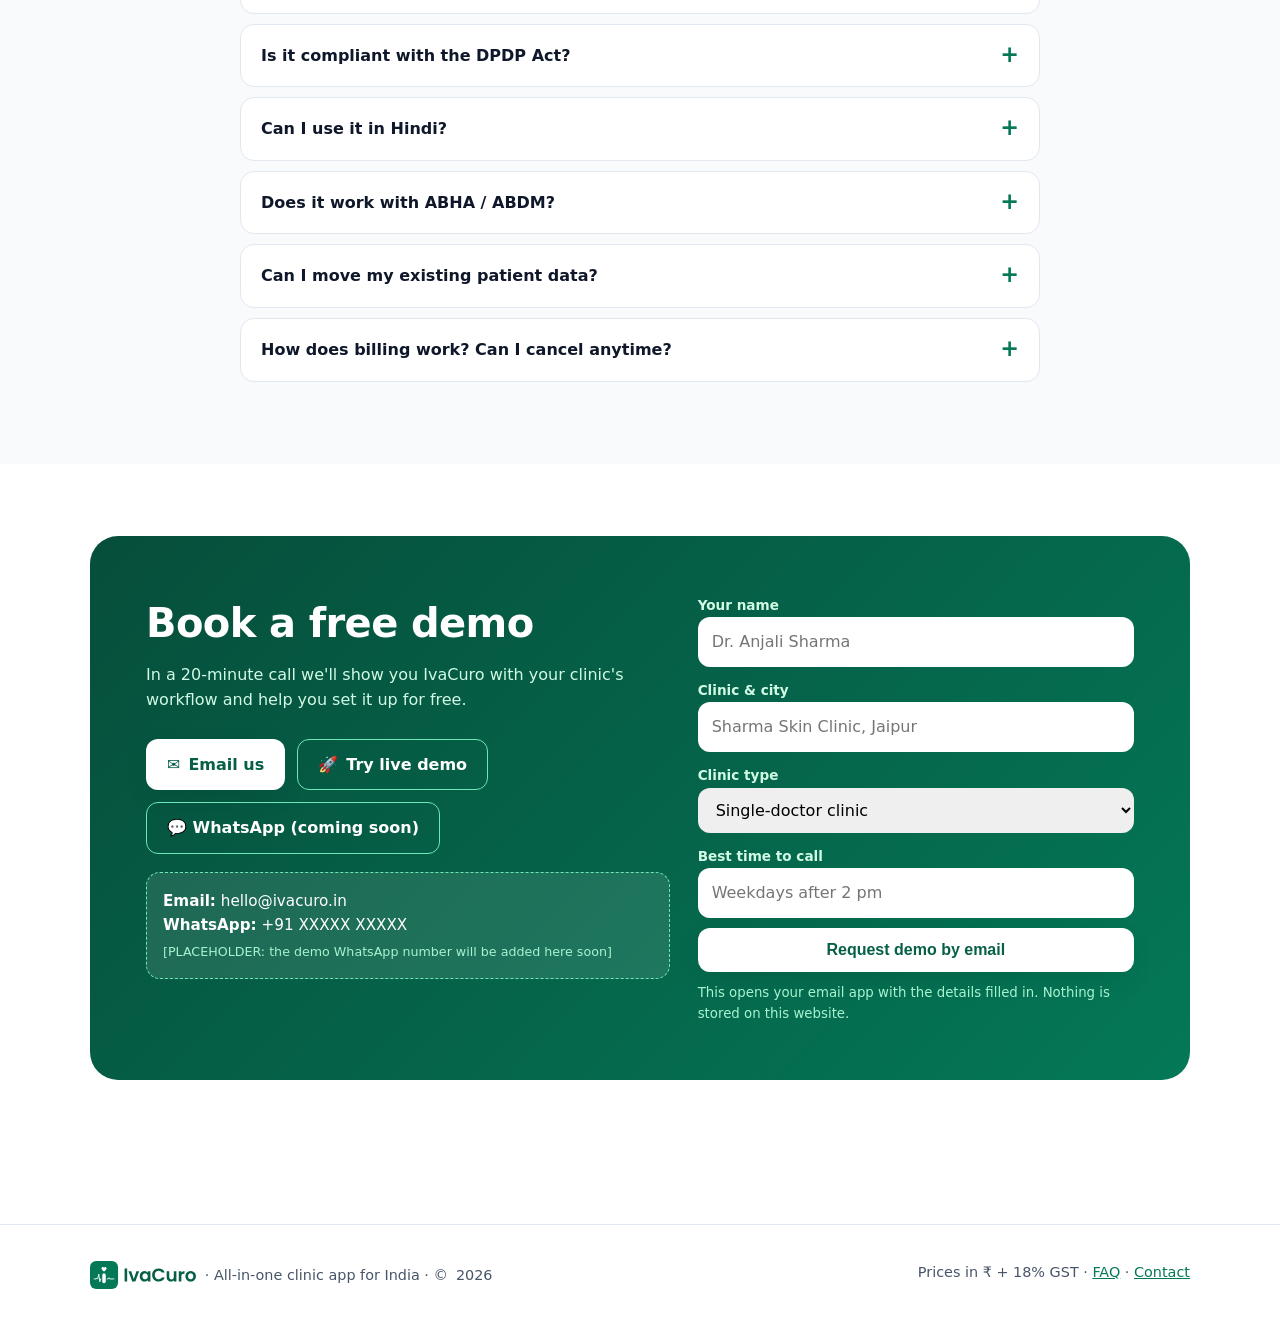
==== commit b5d80098: "Add IvaCuro logo, icons and new OG image" ====
--- a/index.html
+++ b/index.html
@@ -7,22 +7,23 @@
 <meta name="description" content="IvaCuro is a simple clinic management app for Indian doctors: patient records, clinical photos, prescriptions, appointments with tokens, GST billing with UPI, WhatsApp reminders. Works offline, in Hindi and English. Free plan available.">
 <meta name="keywords" content="clinic management software India, clinic app, OPD software, prescription software, GST billing clinic, dermatology clinic software, dental clinic software, Hindi clinic app">
 <meta name="theme-color" content="#047857">
-<link rel="canonical" href="https://2100preet.github.io/nidaora-site/">
+<link rel="canonical" href="https://2100preet.github.io/ivacuro-site/">
 <meta property="og:type" content="website">
 <meta property="og:site_name" content="IvaCuro">
 <meta property="og:title" content="IvaCuro – the all-in-one clinic app for small clinics in India">
 <meta property="og:description" content="Patients, clinical photos, prescriptions, appointments & tokens, GST billing with UPI, WhatsApp reminders. Works offline. Hindi + English.">
-<meta property="og:url" content="https://2100preet.github.io/nidaora-site/">
-<meta property="og:image" content="https://2100preet.github.io/nidaora-site/assets/img/og-image.png">
+<meta property="og:url" content="https://2100preet.github.io/ivacuro-site/">
+<meta property="og:image" content="https://2100preet.github.io/ivacuro-site/assets/img/og-image.png">
 <meta property="og:image:width" content="1200"><meta property="og:image:height" content="630">
 <meta property="og:locale" content="en_IN"><meta property="og:locale:alternate" content="hi_IN">
 <meta name="twitter:card" content="summary_large_image">
 <meta name="twitter:title" content="IvaCuro – the all-in-one clinic app for small clinics in India">
 <meta name="twitter:description" content="Patients, photos, prescriptions, tokens, GST billing with UPI. Works offline. Hindi + English.">
-<meta name="twitter:image" content="https://2100preet.github.io/nidaora-site/assets/img/og-image.png">
+<meta name="twitter:image" content="https://2100preet.github.io/ivacuro-site/assets/img/og-image.png">
+<link rel="icon" href="favicon.ico" sizes="16x16 32x32 48x48">
 <link rel="icon" href="assets/img/favicon.svg" type="image/svg+xml">
 <link rel="icon" href="assets/img/favicon-32.png" sizes="32x32" type="image/png">
-<link rel="apple-touch-icon" href="assets/img/apple-touch-icon.png">
+<link rel="apple-touch-icon" href="assets/img/apple-touch-icon.png" sizes="180x180">
 <link rel="preload" as="image" href="assets/img/dashboard-desktop.webp" fetchpriority="high">
 <link rel="stylesheet" href="assets/style.css">
 <script type="application/ld+json">
@@ -33,7 +34,7 @@
 <a class="skip" href="#main">Skip to content</a>
 <header class="hd">
   <div class="wrap">
-    <a class="logo" href="#top" aria-label="IvaCuro home"><img src="assets/img/favicon.svg" alt="" width="34" height="34">IvaCuro</a>
+    <a class="logo" href="#top" aria-label="IvaCuro home"><img src="assets/img/logo-horizontal.svg" alt="IvaCuro" width="153" height="40"></a>
     <nav class="nav" aria-label="Main">
       <a href="#features" data-hi="सुविधाएँ">Features</a>
       <a href="#why" data-hi="क्यों IvaCuro">Why IvaCuro</a>
@@ -281,7 +282,7 @@
 
 <footer>
   <div class="wrap">
-    <div><b style="color:var(--ink)">IvaCuro</b> · All-in-one clinic app for India · © <span id="yr">2026</span></div>
+    <div class="ft-brand"><img src="assets/img/logo-horizontal.svg" alt="IvaCuro" width="107" height="28"> · All-in-one clinic app for India · © <span id="yr">2026</span></div>
     <div>Prices in ₹ + 18% GST · <a href="#faq">FAQ</a> · <a href="#demo">Contact</a></div>
   </div>
 </footer>
--- a/assets/style.css
+++ b/assets/style.css
@@ -8,7 +8,8 @@
 .hd{position:sticky;top:0;z-index:50;background:rgba(255,255,255,.92);backdrop-filter:saturate(1.4) blur(10px);border-bottom:1px solid var(--line)}
 .hd .wrap{display:flex;align-items:center;gap:16px;height:64px}
 .logo{display:flex;align-items:center;gap:10px;font-weight:800;font-size:1.25rem;color:var(--ink);text-decoration:none}
-.logo img{width:34px;height:34px}
+.logo img{height:40px;width:auto;display:block}
+.ft-brand{display:flex;align-items:center;gap:8px;flex-wrap:wrap}.ft-brand img{height:28px;width:auto;display:block}
 .nav{display:none;gap:22px;margin-left:auto}.nav a{color:var(--mut);text-decoration:none;font-weight:600;font-size:.95rem}.nav a:hover{color:var(--g7)}
 .hd-actions{display:flex;gap:8px;margin-left:auto;align-items:center}
 @media(min-width:900px){.nav{display:flex}.hd-actions{margin-left:16px}}
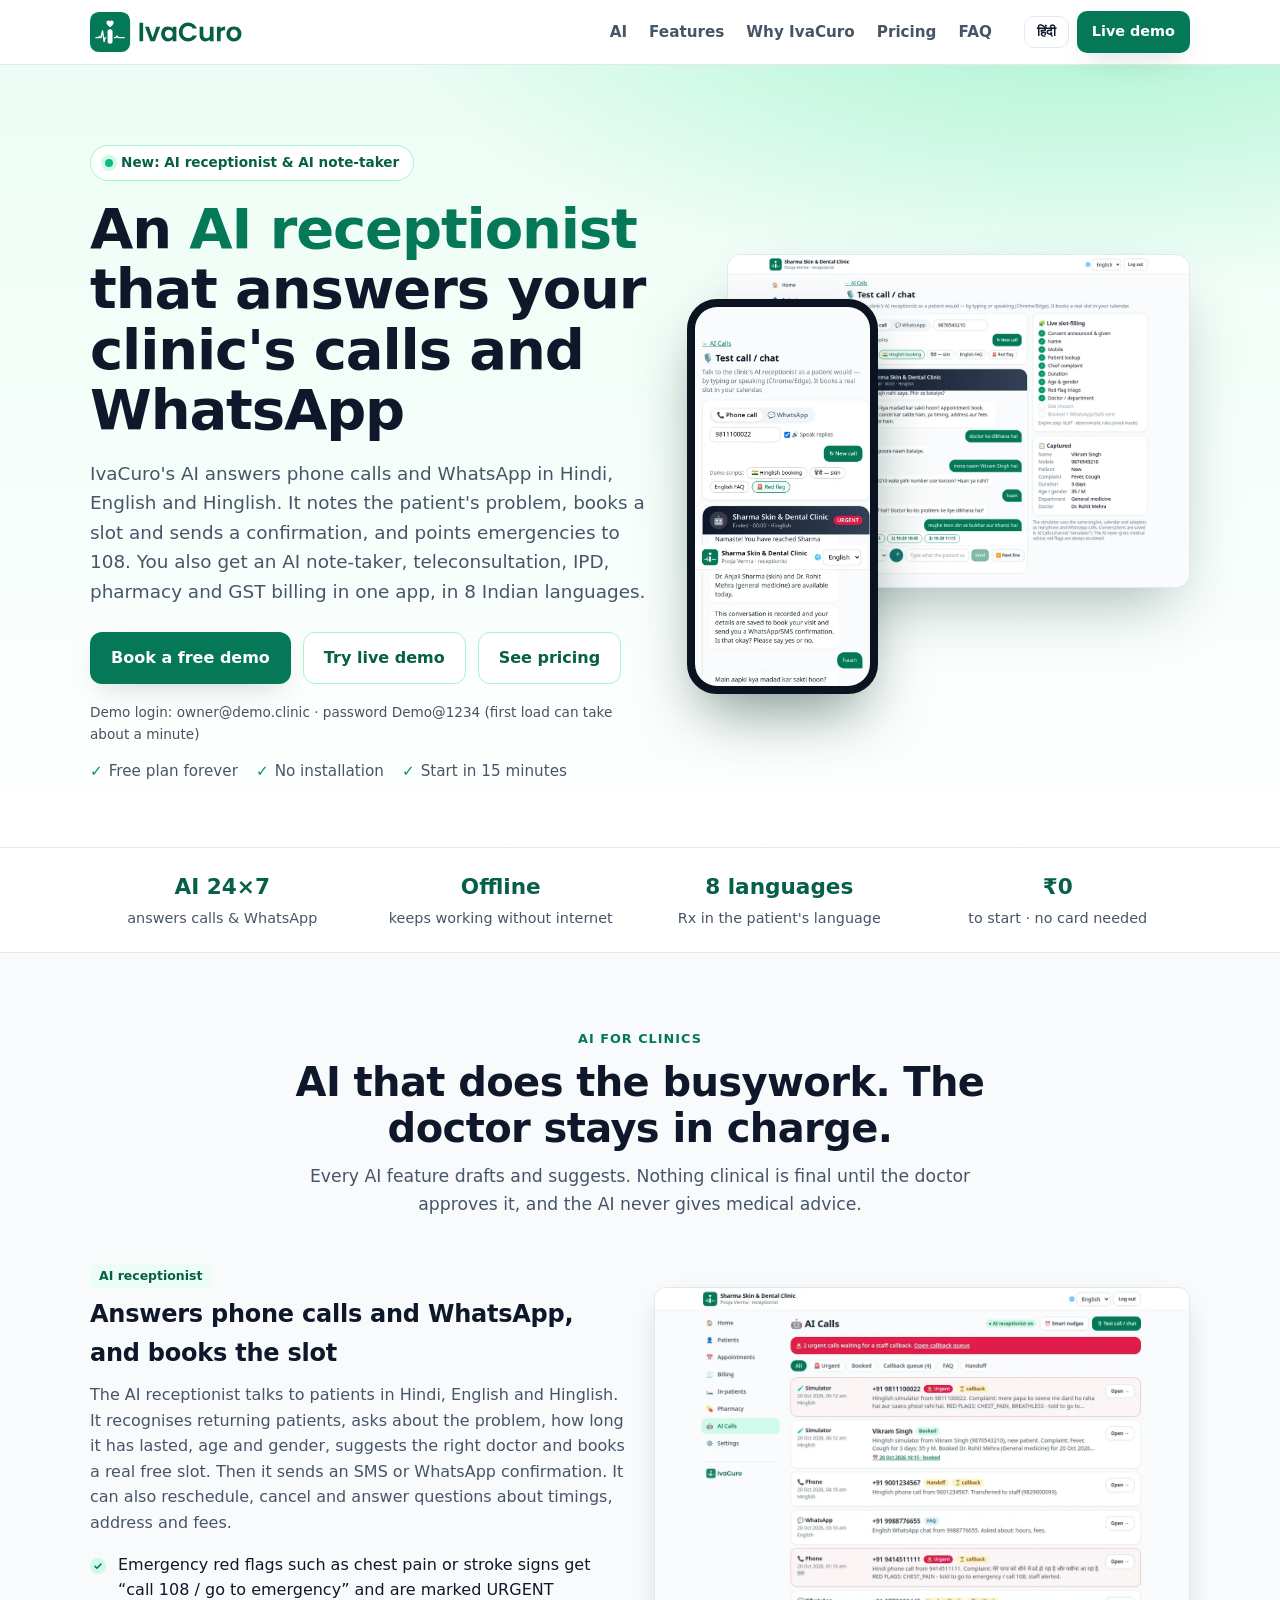
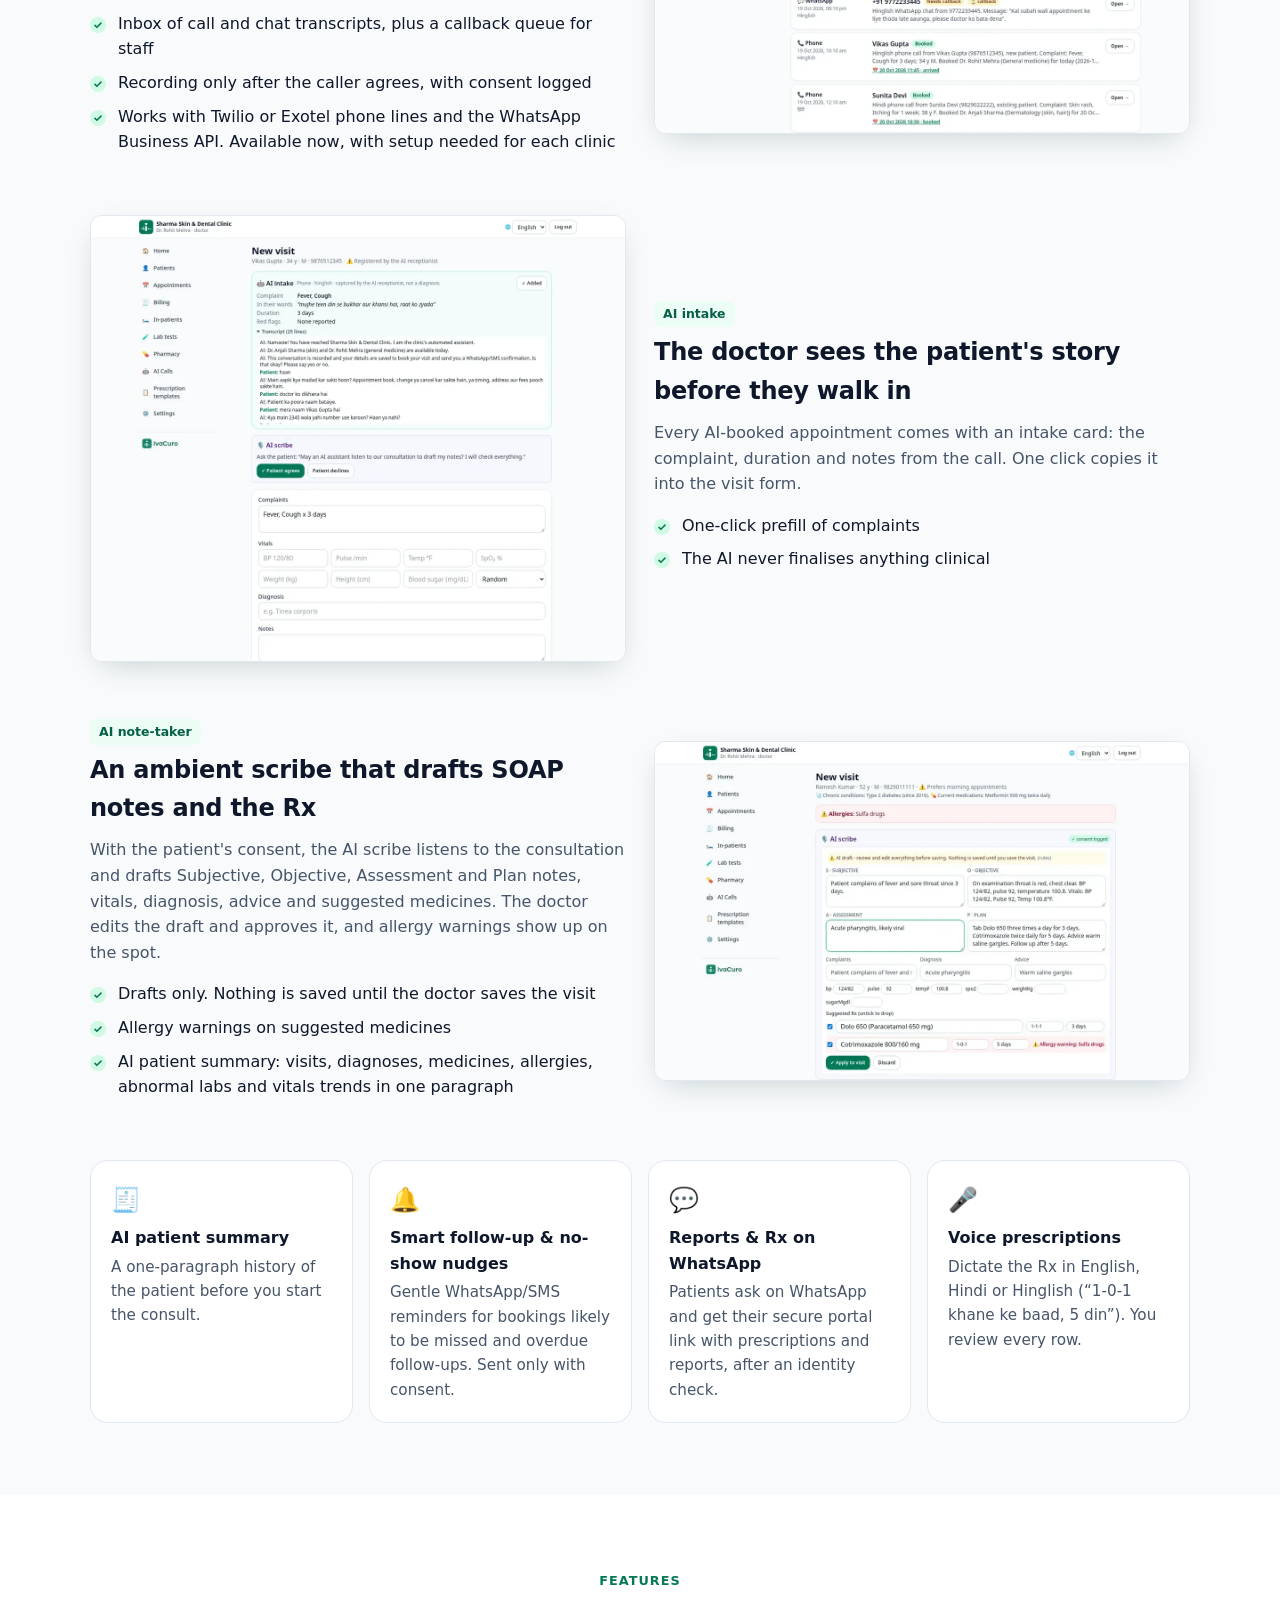
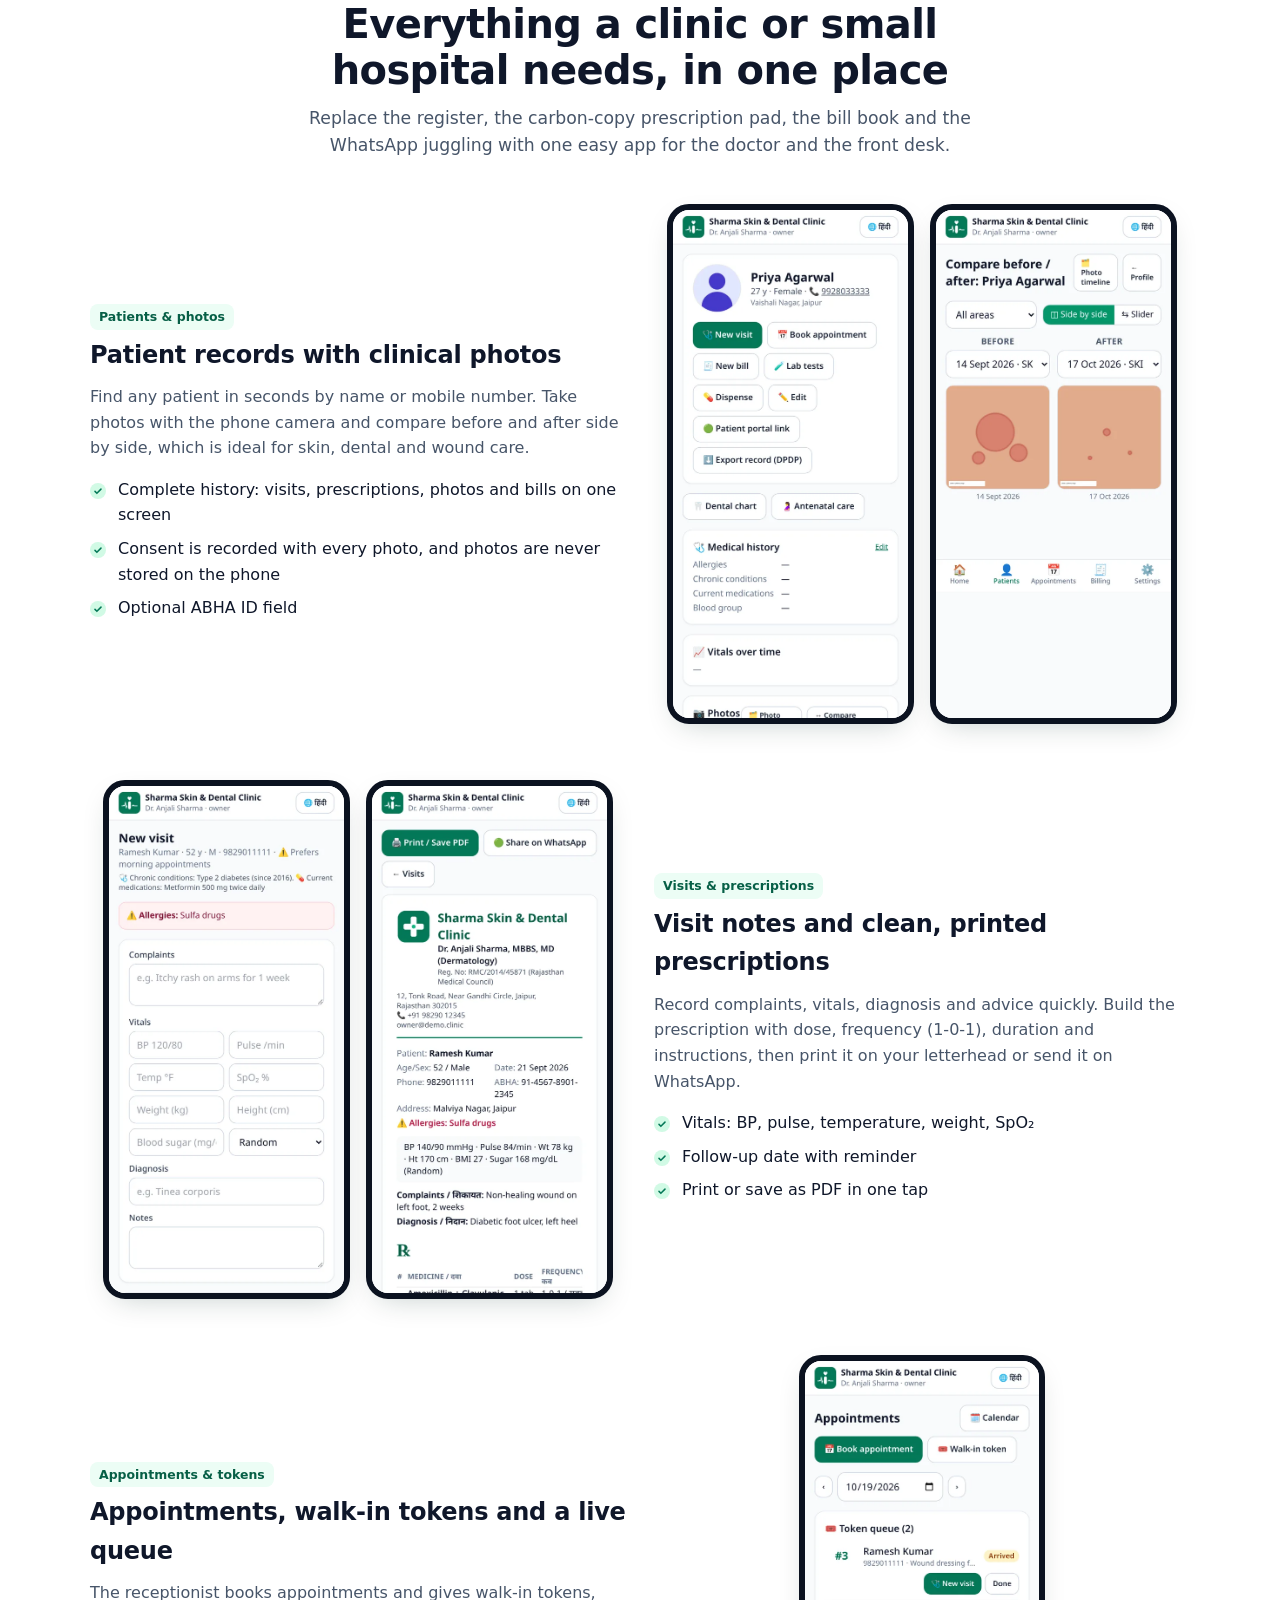
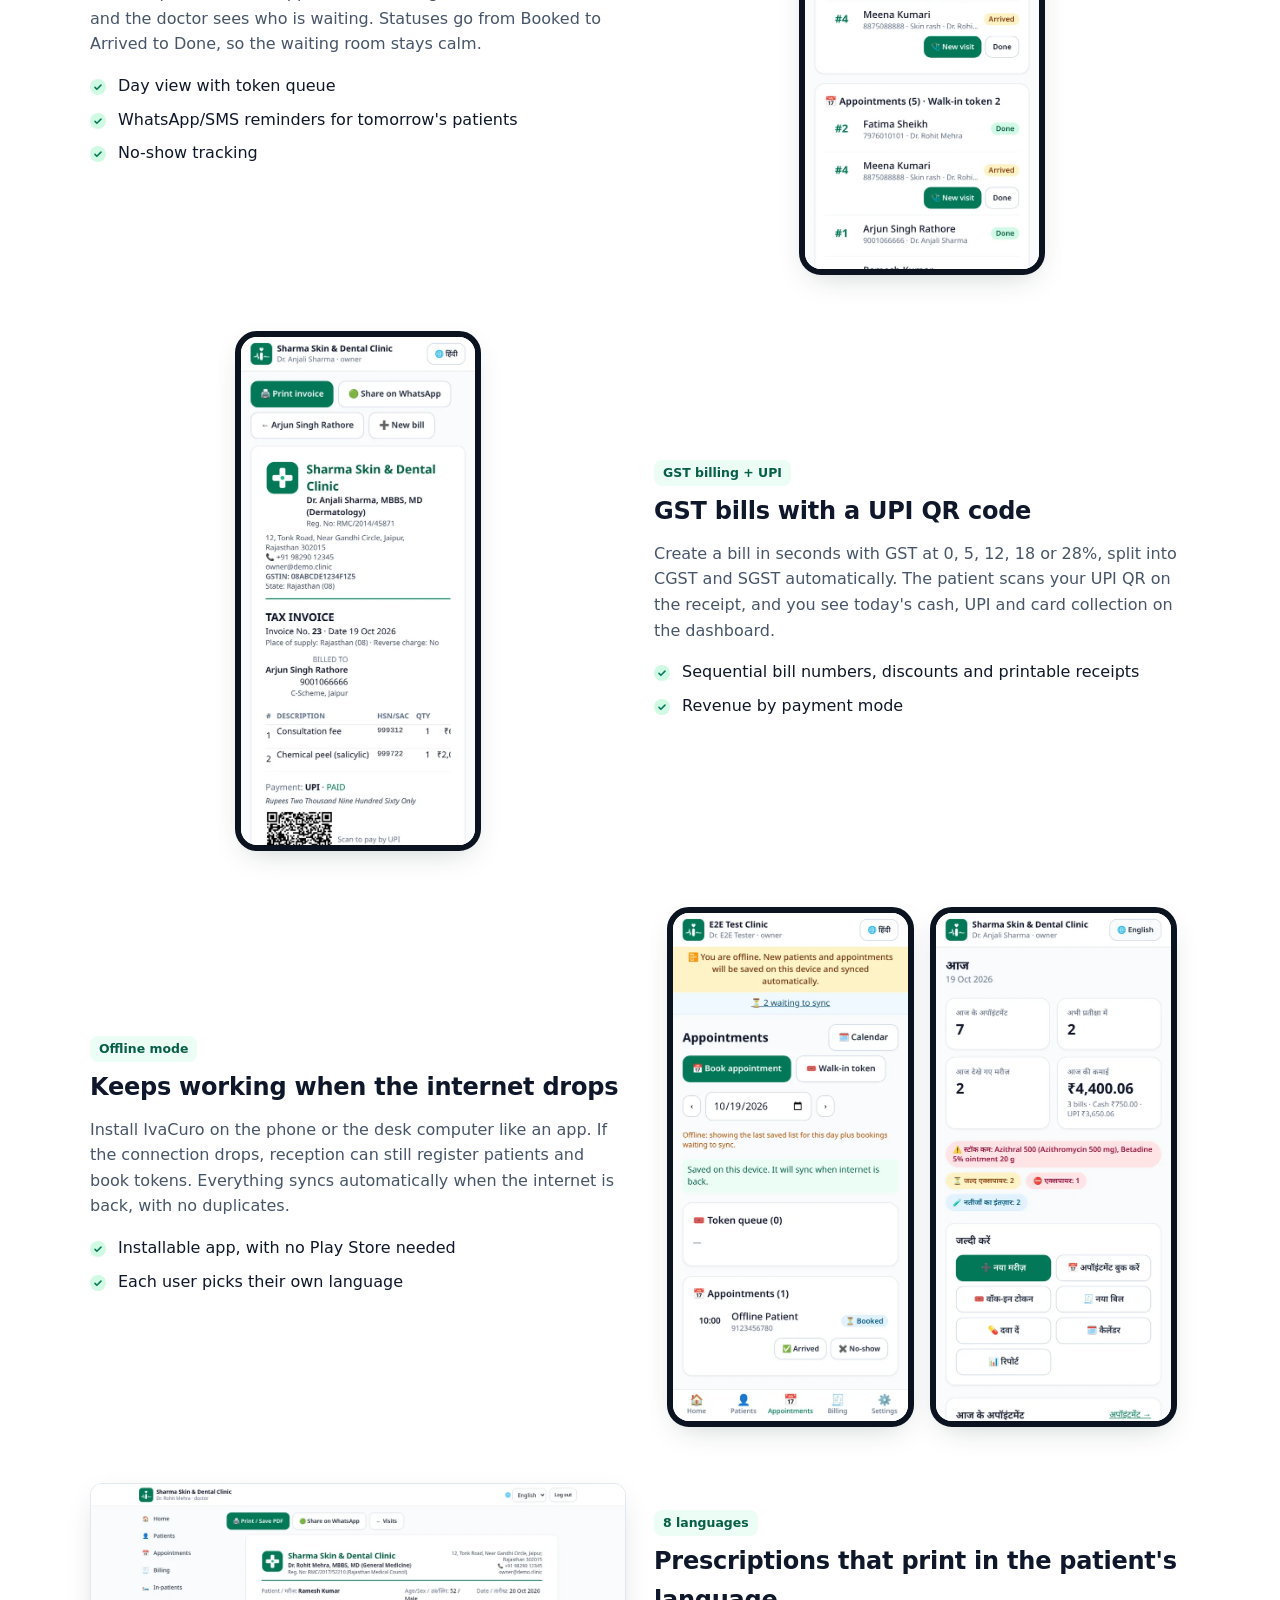
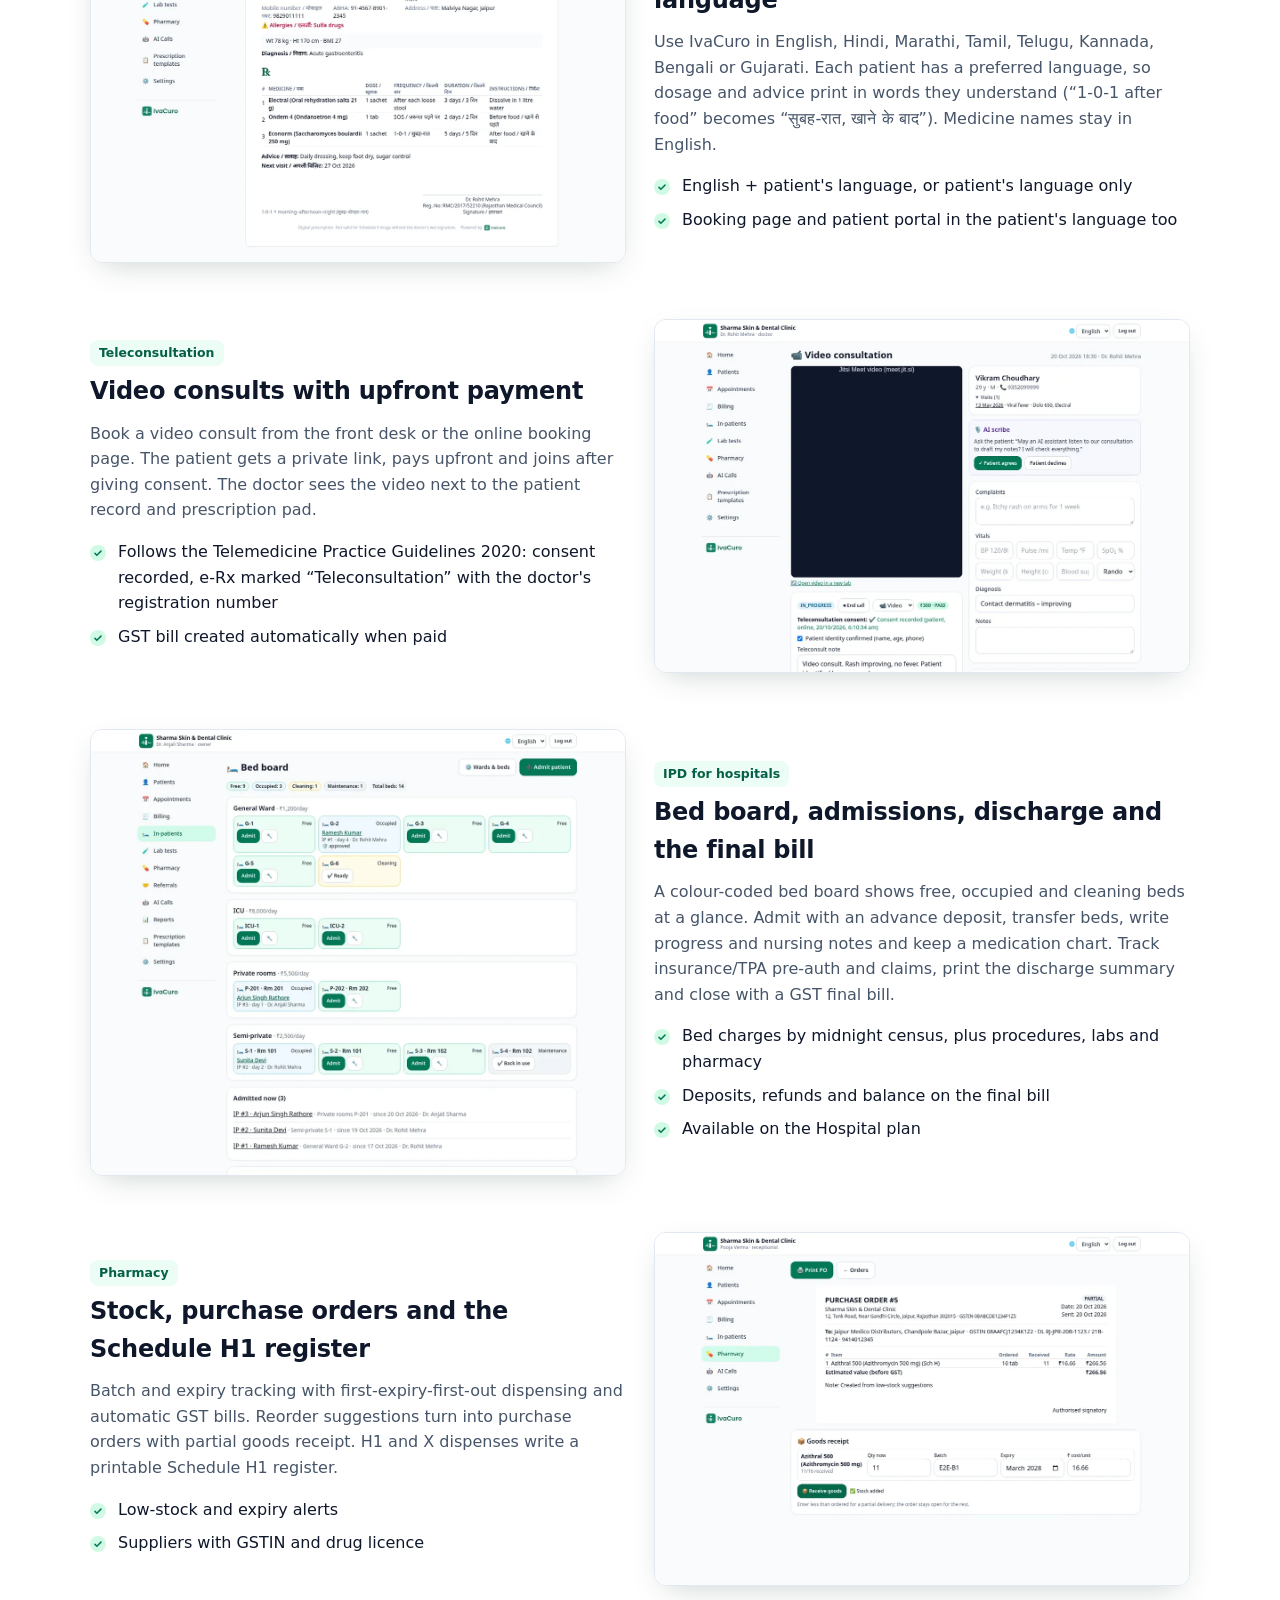
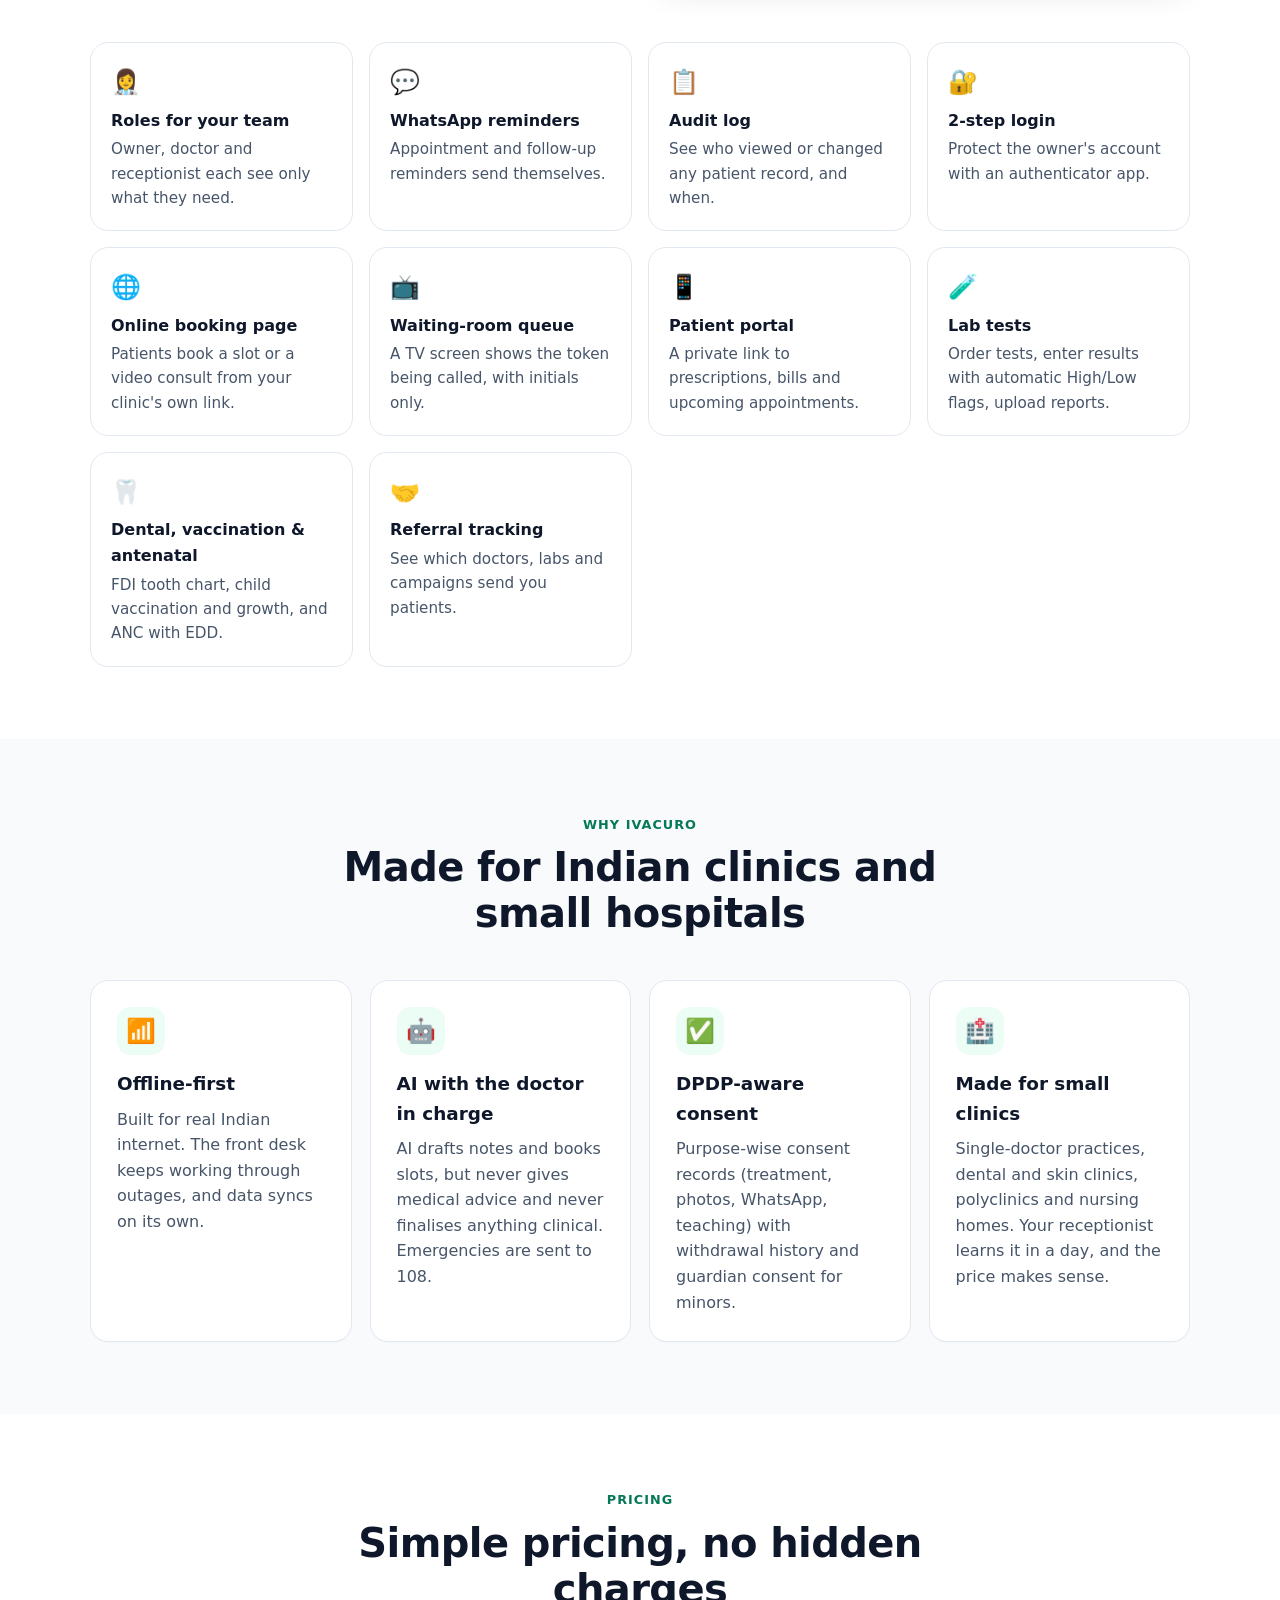
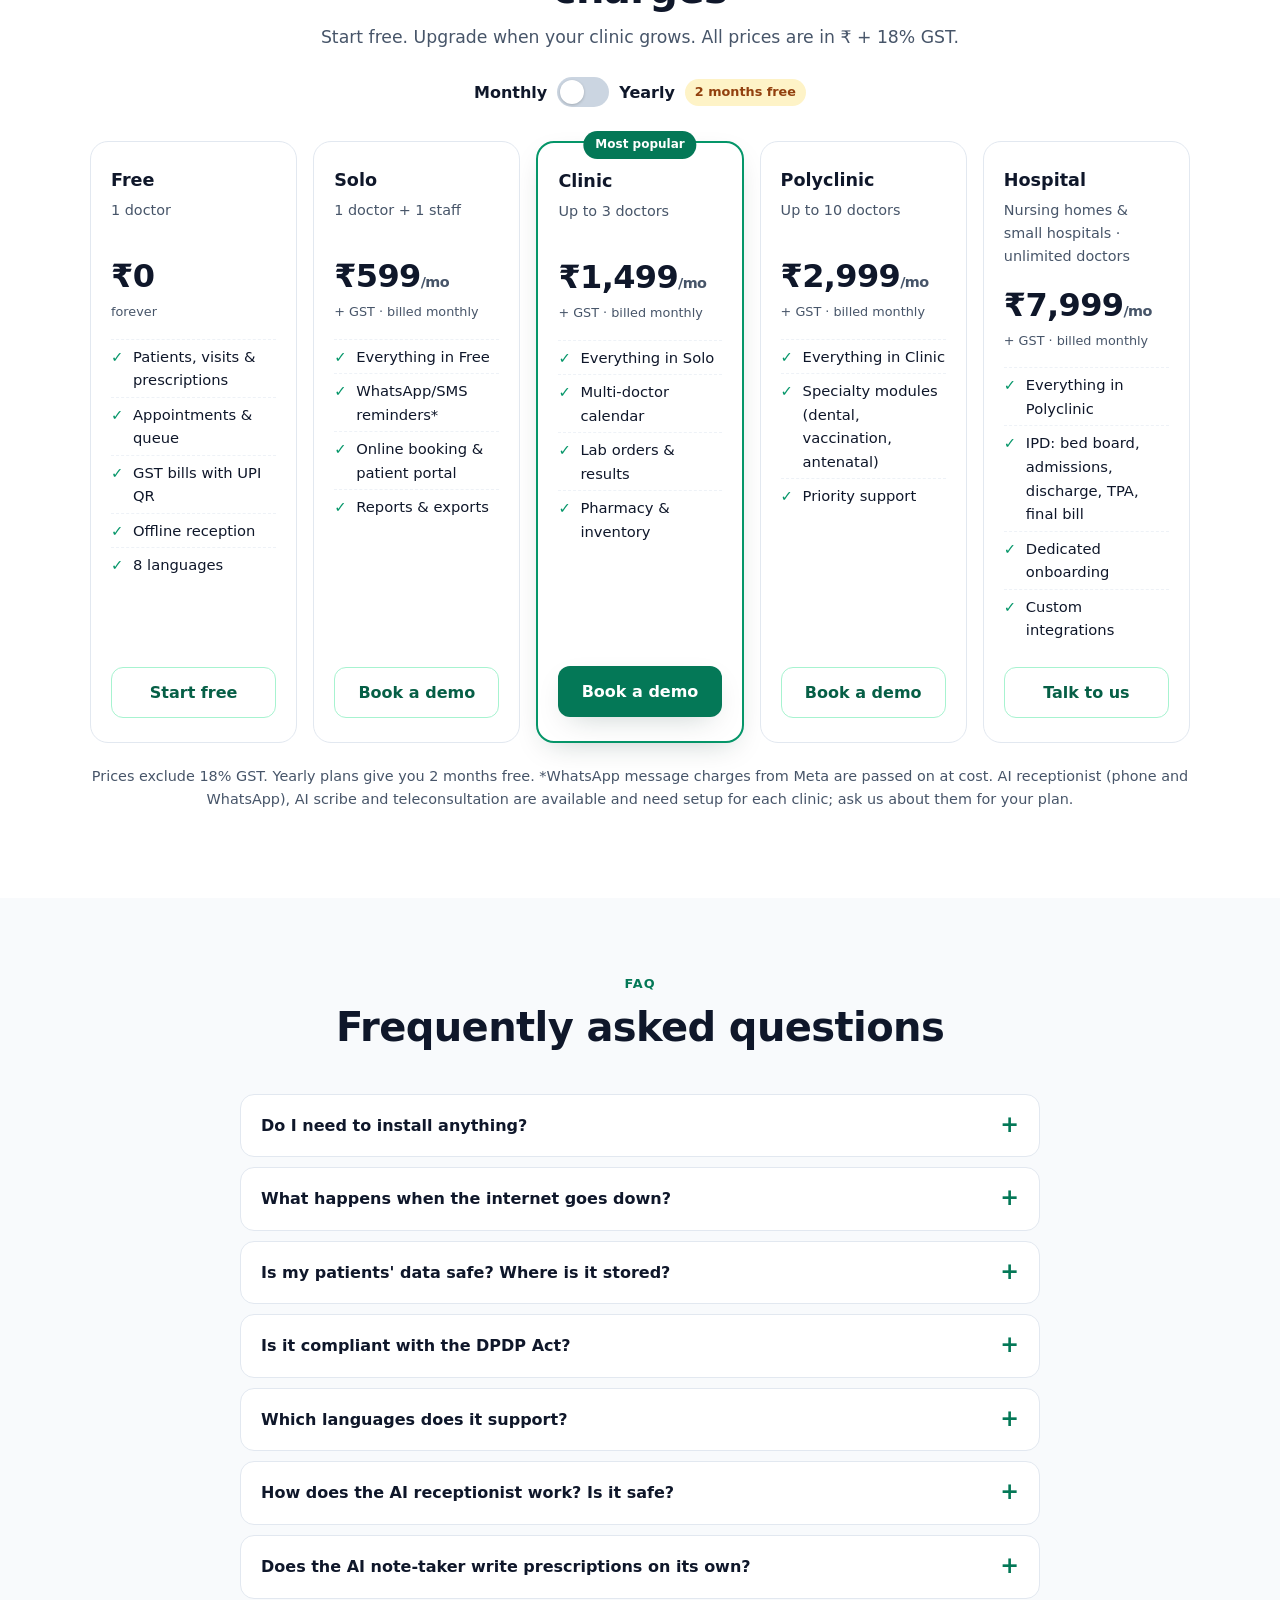
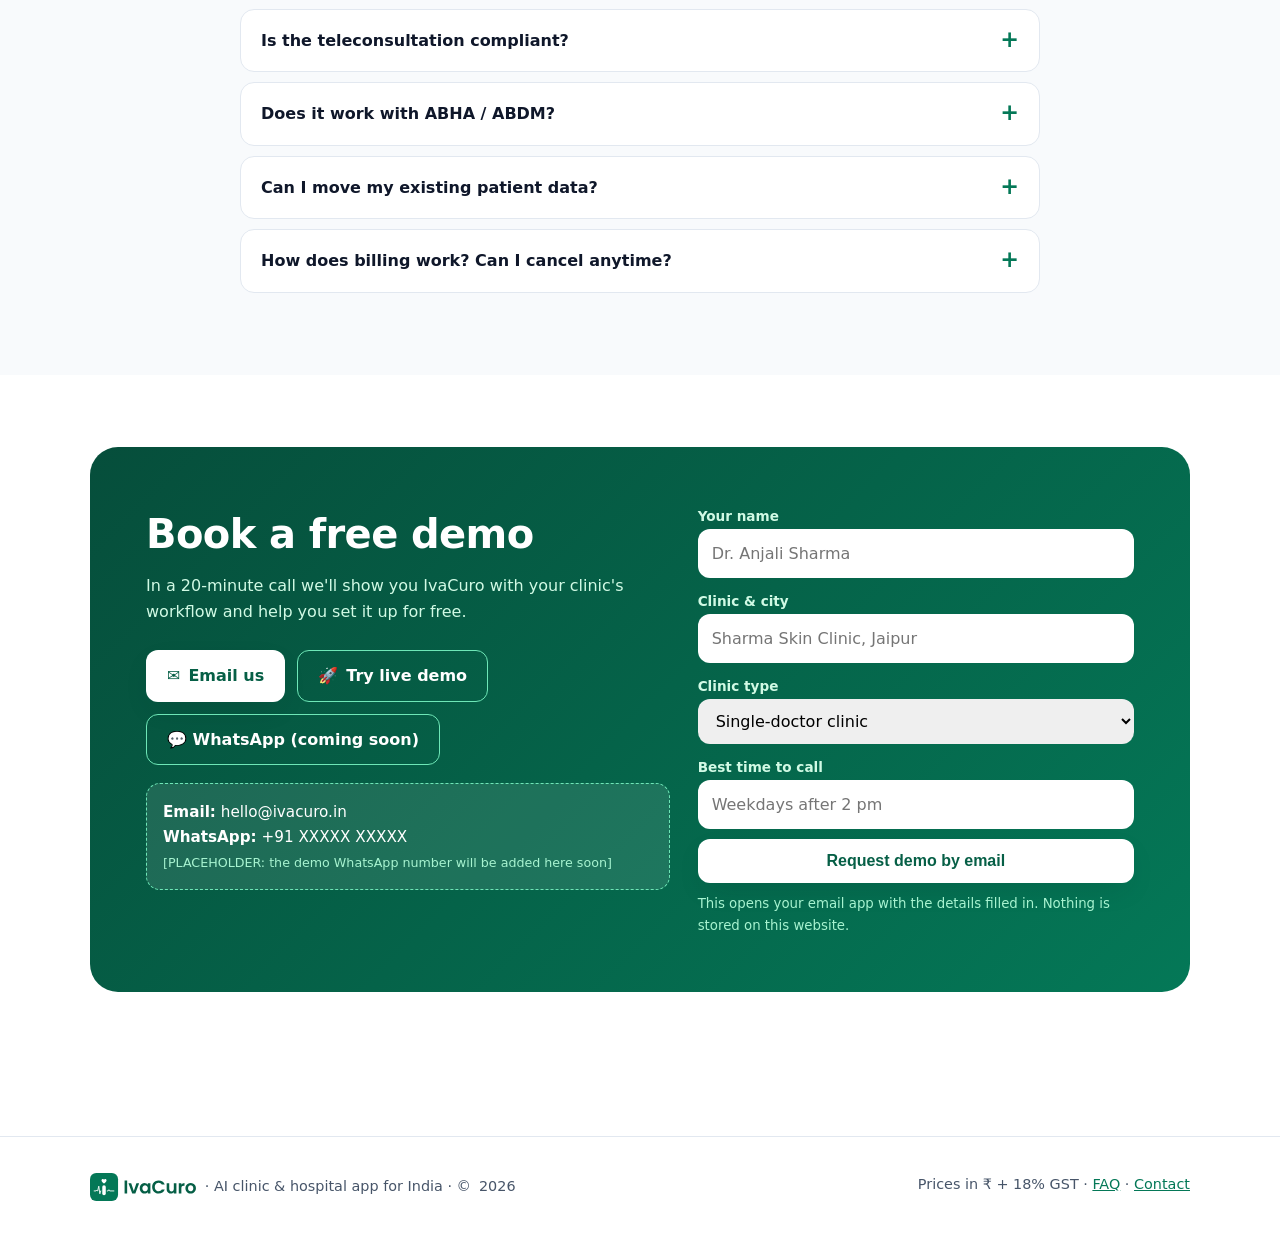
==== commit 2e54136d: "Lead with AI receptionist and AI scribe; add teleconsult, IPD, pharmacy, 8 languages; update pricing" ====
--- a/index.html
+++ b/index.html
@@ -3,31 +3,31 @@
 <head>
 <meta charset="utf-8">
 <meta name="viewport" content="width=device-width, initial-scale=1">
-<title>IvaCuro – All-in-one clinic app for small clinics in India</title>
-<meta name="description" content="IvaCuro is a simple clinic management app for Indian doctors: patient records, clinical photos, prescriptions, appointments with tokens, GST billing with UPI, WhatsApp reminders. Works offline, in Hindi and English. Free plan available.">
-<meta name="keywords" content="clinic management software India, clinic app, OPD software, prescription software, GST billing clinic, dermatology clinic software, dental clinic software, Hindi clinic app">
+<title>IvaCuro – AI clinic &amp; hospital management software for India</title>
+<meta name="description" content="IvaCuro: AI receptionist that answers phone calls and WhatsApp in Hindi, English and Hinglish, AI note-taker for SOAP notes, teleconsultation, IPD and GST billing. Clinic and small-hospital software for India in 8 languages. Free plan.">
+<meta name="keywords" content="clinic management software India, clinic app, OPD software, prescription software, GST billing clinic, dermatology clinic software, dental clinic software, Hindi clinic app, AI receptionist for clinics, AI medical scribe, WhatsApp appointment booking, teleconsultation software, IPD hospital software, nursing home software">
 <meta name="theme-color" content="#047857">
 <link rel="canonical" href="https://2100preet.github.io/ivacuro-site/">
 <meta property="og:type" content="website">
 <meta property="og:site_name" content="IvaCuro">
-<meta property="og:title" content="IvaCuro – the all-in-one clinic app for small clinics in India">
-<meta property="og:description" content="Patients, clinical photos, prescriptions, appointments & tokens, GST billing with UPI, WhatsApp reminders. Works offline. Hindi + English.">
+<meta property="og:title" content="IvaCuro – AI receptionist, AI scribe and all-in-one clinic app for India">
+<meta property="og:description" content="AI receptionist answers calls and WhatsApp in Hindi, English and Hinglish and books appointments. AI note-taker, teleconsult, IPD, pharmacy and GST billing. 8 Indian languages.">
 <meta property="og:url" content="https://2100preet.github.io/ivacuro-site/">
 <meta property="og:image" content="https://2100preet.github.io/ivacuro-site/assets/img/og-image.png">
 <meta property="og:image:width" content="1200"><meta property="og:image:height" content="630">
 <meta property="og:locale" content="en_IN"><meta property="og:locale:alternate" content="hi_IN">
 <meta name="twitter:card" content="summary_large_image">
-<meta name="twitter:title" content="IvaCuro – the all-in-one clinic app for small clinics in India">
-<meta name="twitter:description" content="Patients, photos, prescriptions, tokens, GST billing with UPI. Works offline. Hindi + English.">
+<meta name="twitter:title" content="IvaCuro – AI receptionist, AI scribe and all-in-one clinic app for India">
+<meta name="twitter:description" content="AI receptionist for calls and WhatsApp, AI note-taker, teleconsult, IPD and GST billing. 8 Indian languages.">
 <meta name="twitter:image" content="https://2100preet.github.io/ivacuro-site/assets/img/og-image.png">
 <link rel="icon" href="favicon.ico" sizes="16x16 32x32 48x48">
 <link rel="icon" href="assets/img/favicon.svg" type="image/svg+xml">
 <link rel="icon" href="assets/img/favicon-32.png" sizes="32x32" type="image/png">
 <link rel="apple-touch-icon" href="assets/img/apple-touch-icon.png" sizes="180x180">
-<link rel="preload" as="image" href="assets/img/dashboard-desktop.webp" fetchpriority="high">
+<link rel="preload" as="image" href="assets/img/ai-simulator-mid-booking-desktop.webp" fetchpriority="high">
 <link rel="stylesheet" href="assets/style.css">
 <script type="application/ld+json">
-{"@context":"https://schema.org","@type":"SoftwareApplication","name":"IvaCuro","applicationCategory":"MedicalApplication","operatingSystem":"Web, Android, iOS, Windows, macOS (installable web app)","description":"All-in-one clinic management app for small clinics in India: patients, clinical photos, visits, prescriptions, appointments and tokens, GST billing with UPI, WhatsApp reminders, offline mode, Hindi and English.","inLanguage":["en-IN","hi-IN"],"offers":[{"@type":"Offer","name":"Free","price":"0","priceCurrency":"INR"},{"@type":"Offer","name":"Solo","price":"599","priceCurrency":"INR"},{"@type":"Offer","name":"Clinic","price":"1499","priceCurrency":"INR"},{"@type":"Offer","name":"Polyclinic","price":"2999","priceCurrency":"INR"},{"@type":"Offer","name":"Small Hospital","price":"7999","priceCurrency":"INR"}]}
+{"@context":"https://schema.org","@type":"SoftwareApplication","name":"IvaCuro","applicationCategory":"MedicalApplication","operatingSystem":"Web, Android, iOS, Windows, macOS (installable web app)","description":"Clinic and hospital management app for India with an AI receptionist for phone and WhatsApp, AI note-taker (SOAP notes), AI patient summary, voice prescriptions, teleconsultation, IPD, pharmacy, labs, GST billing with UPI, offline mode and 8 languages.","inLanguage":["en-IN","hi-IN","mr-IN","ta-IN","te-IN","kn-IN","bn-IN","gu-IN"],"offers":[{"@type":"Offer","name":"Free","price":"0","priceCurrency":"INR"},{"@type":"Offer","name":"Solo","price":"599","priceCurrency":"INR"},{"@type":"Offer","name":"Clinic","price":"1499","priceCurrency":"INR"},{"@type":"Offer","name":"Polyclinic","price":"2999","priceCurrency":"INR"},{"@type":"Offer","name":"Hospital","price":"7999","priceCurrency":"INR"}]}
 </script>
 </head>
 <body>
@@ -36,6 +36,7 @@
   <div class="wrap">
     <a class="logo" href="#top" aria-label="IvaCuro home"><img src="assets/img/logo-horizontal.svg" alt="IvaCuro" width="153" height="40"></a>
     <nav class="nav" aria-label="Main">
+      <a href="#ai" data-hi="AI">AI</a>
       <a href="#features" data-hi="सुविधाएँ">Features</a>
       <a href="#why" data-hi="क्यों IvaCuro">Why IvaCuro</a>
       <a href="#pricing" data-hi="कीमत">Pricing</a>
@@ -52,9 +53,9 @@
 <section class="hero" id="top">
   <div class="wrap">
     <div>
-      <span class="pill"><i></i><span data-hi="अभी पायलट क्लीनिक जोड़ रहे हैं · फ्री सेटअप">Now onboarding pilot clinics · free setup</span></span>
-      <h1 data-hi-html="आपके पूरे क्लिनिक के लिए <em>एक ही ऐप</em>">Your whole clinic in <em>one simple app</em></h1>
-      <p class="lead" data-hi="मरीज़ों का रिकॉर्ड, क्लिनिकल फोटो, पर्चे, अपॉइंटमेंट और टोकन, UPI के साथ GST बिल और WhatsApp रिमाइंडर — मोबाइल पर, इंटरनेट न हो तब भी, हिंदी और अंग्रेज़ी में।">Patient records, clinical photos, visits and prescriptions, appointments and tokens, GST billing with UPI, and WhatsApp reminders. Built for Indian doctors, it works on your phone, keeps working when the internet drops, and speaks Hindi and English.</p>
+      <span class="pill"><i></i><span data-hi="नया: AI रिसेप्शनिस्ट और AI नोट-टेकर">New: AI receptionist &amp; AI note-taker</span></span>
+      <h1 data-hi-html="आपका <em>AI रिसेप्शनिस्ट</em> — कॉल और WhatsApp पर, 24×7">An <em>AI receptionist</em> that answers your clinic's calls and WhatsApp</h1>
+      <p class="lead" data-hi="IvaCuro का AI हिंदी, अंग्रेज़ी और हिंग्लिश में कॉल और WhatsApp का जवाब देता है, मरीज़ की तकलीफ़ नोट करता है, स्लॉट बुक करके कन्फ़र्मेशन भेजता है और इमरजेंसी में 108 बताता है। साथ में AI नोट-टेकर, टेली-कंसल्ट, IPD, फ़ार्मेसी और GST बिलिंग — 8 भाषाओं में।">IvaCuro's AI answers phone calls and WhatsApp in Hindi, English and Hinglish. It notes the patient's problem, books a slot and sends a confirmation, and points emergencies to 108. You also get an AI note-taker, teleconsultation, IPD, pharmacy and GST billing in one app, in 8 Indian languages.</p>
       <div class="cta">
         <a class="btn btn-p" href="#demo" data-hi="फ्री डेमो बुक करें">Book a free demo</a>
         <a class="btn btn-o" href="https://nidaora.onrender.com/login" target="_blank" rel="noopener" data-hi="लाइव डेमो आज़माएँ">Try live demo</a>
@@ -68,24 +69,75 @@
       </ul>
     </div>
     <div class="shots">
-      <img class="desk" src="assets/img/dashboard-desktop.webp" width="1200" height="791" alt="IvaCuro dashboard on a computer showing today's appointments, patients waiting and revenue by payment mode" fetchpriority="high">
-      <div class="phone"><img src="assets/img/dashboard-mobile.webp" width="540" height="1169" alt="IvaCuro on a mobile phone: today's summary and quick actions"></div>
+      <img class="desk" src="assets/img/ai-simulator-mid-booking-desktop.webp" width="1200" height="864" alt="IvaCuro AI receptionist chatting with a patient in Hinglish and booking an appointment slot" fetchpriority="high">
+      <div class="phone"><img src="assets/img/ai-simulator-urgent-mobile.webp" width="540" height="1169" alt="AI receptionist flagging an emergency and advising the caller to call 108"></div>
     </div>
   </div>
 </section>
 
 <div class="strip"><div class="wrap">
-  <div><b>1 app</b><span data-hi="रिसेप्शन से बिल तक">reception to billing</span></div>
+  <div><b>AI 24×7</b><span data-hi="कॉल और WhatsApp का जवाब">answers calls &amp; WhatsApp</span></div>
   <div><b>Offline</b><span data-hi="नेट जाने पर भी चलता है">keeps working without internet</span></div>
-  <div><b>हिंदी + English</b><span data-hi="एक टैप में भाषा बदलें">switch with one tap</span></div>
+  <div><b>8 languages</b><span data-hi="पर्चा मरीज़ की भाषा में">Rx in the patient's language</span></div>
   <div><b>₹0</b><span data-hi="से शुरू · कोई कार्ड नहीं">to start · no card needed</span></div>
 </div></div>
 
+<section class="alt" id="ai">
+  <div class="wrap">
+    <div class="sh">
+      <span class="eyebrow">AI for clinics</span>
+      <h2 data-hi="AI जो काम संभाले, फ़ैसला डॉक्टर का">AI that does the busywork. The doctor stays in charge.</h2>
+      <p>Every AI feature drafts and suggests. Nothing clinical is final until the doctor approves it, and the AI never gives medical advice.</p>
+    </div>
+    <div class="feat">
+      <article class="f">
+        <div>
+          <span class="tag">AI receptionist</span>
+          <h3 data-hi="AI रिसेप्शनिस्ट: कॉल और WhatsApp पर बुकिंग">Answers phone calls and WhatsApp, and books the slot</h3>
+          <p>The AI receptionist talks to patients in Hindi, English and Hinglish. It recognises returning patients, asks about the problem, how long it has lasted, age and gender, suggests the right doctor and books a real free slot. Then it sends an SMS or WhatsApp confirmation. It can also reschedule, cancel and answer questions about timings, address and fees.</p>
+          <ul><li>Emergency red flags such as chest pain or stroke signs get &ldquo;call 108 / go to emergency&rdquo; and are marked URGENT</li><li>Inbox of call and chat transcripts, plus a callback queue for staff</li><li>Recording only after the caller agrees, with consent logged</li><li>Works with Twilio or Exotel phone lines and the WhatsApp Business API. Available now, with setup needed for each clinic</li></ul>
+        </div>
+        <div class="f-img">
+          <img class="d" src="assets/img/ai-calls-inbox-desktop.webp" width="1200" height="1000" loading="lazy" alt="AI Calls inbox with call transcripts, urgent flags and callback queue">
+        </div>
+      </article>
+      <article class="f">
+        <div>
+          <span class="tag">AI intake</span>
+          <h3 data-hi="डॉक्टर को पहले से मरीज़ की जानकारी">The doctor sees the patient's story before they walk in</h3>
+          <p>Every AI-booked appointment comes with an intake card: the complaint, duration and notes from the call. One click copies it into the visit form.</p>
+          <ul><li>One-click prefill of complaints</li><li>The AI never finalises anything clinical</li></ul>
+        </div>
+        <div class="f-img">
+          <img class="d" src="assets/img/ai-intake-card-desktop.webp" width="1200" height="1000" loading="lazy" alt="AI intake card on an appointment with the patient's complaint and duration">
+        </div>
+      </article>
+      <article class="f">
+        <div>
+          <span class="tag">AI note-taker</span>
+          <h3 data-hi="AI नोट-टेकर: SOAP नोट्स और पर्चे का ड्राफ़्ट">An ambient scribe that drafts SOAP notes and the Rx</h3>
+          <p>With the patient's consent, the AI scribe listens to the consultation and drafts Subjective, Objective, Assessment and Plan notes, vitals, diagnosis, advice and suggested medicines. The doctor edits the draft and approves it, and allergy warnings show up on the spot.</p>
+          <ul><li>Drafts only. Nothing is saved until the doctor saves the visit</li><li>Allergy warnings on suggested medicines</li><li>AI patient summary: visits, diagnoses, medicines, allergies, abnormal labs and vitals trends in one paragraph</li></ul>
+        </div>
+        <div class="f-img">
+          <img class="d" src="assets/img/ai-scribe-review-desktop.webp" width="1200" height="760" loading="lazy" alt="AI scribe draft with SOAP notes and suggested prescription for the doctor to review">
+        </div>
+      </article>
+    </div>
+    <div class="grid6">
+      <div class="mini"><span class="ic">🧾</span><b>AI patient summary</b><p>A one-paragraph history of the patient before you start the consult.</p></div>
+      <div class="mini"><span class="ic">🔔</span><b>Smart follow-up &amp; no-show nudges</b><p>Gentle WhatsApp/SMS reminders for bookings likely to be missed and overdue follow-ups. Sent only with consent.</p></div>
+      <div class="mini"><span class="ic">💬</span><b>Reports &amp; Rx on WhatsApp</b><p>Patients ask on WhatsApp and get their secure portal link with prescriptions and reports, after an identity check.</p></div>
+      <div class="mini"><span class="ic">🎤</span><b>Voice prescriptions</b><p>Dictate the Rx in English, Hindi or Hinglish (&ldquo;1-0-1 khane ke baad, 5 din&rdquo;). You review every row.</p></div>
+    </div>
+  </div>
+</section>
+
 <section id="features">
   <div class="wrap">
     <div class="sh">
       <span class="eyebrow" data-hi="सुविधाएँ">Features</span>
-      <h2 data-hi="क्लिनिक चलाने के लिए जो चाहिए, सब एक जगह">Everything a small clinic needs, in one place</h2>
+      <h2 data-hi="क्लिनिक और अस्पताल चलाने के लिए जो चाहिए, सब एक जगह">Everything a clinic or small hospital needs, in one place</h2>
       <p data-hi="रजिस्टर, पर्चे की कॉपी, बिल बुक और WhatsApp ग्रुप की जगह एक आसान ऐप।">Replace the register, the carbon-copy prescription pad, the bill book and the WhatsApp juggling with one easy app for the doctor and the front desk.</p>
     </div>
 
@@ -157,17 +209,61 @@
 
       <article class="f">
         <div>
-          <span class="tag">Offline + Hindi</span>
-          <h3 data-hi="नेट जाए तो भी काम चलता रहे — हिंदी में भी">Keeps working when the internet drops, in Hindi too</h3>
+          <span class="tag">Offline mode</span>
+          <h3 data-hi="नेट जाए तो भी काम चलता रहे">Keeps working when the internet drops</h3>
           <p>Install IvaCuro on the phone or the desk computer like an app. If the connection drops, reception can still register patients and book tokens. Everything syncs automatically when the internet is back, with no duplicates.</p>
           <ul>
             <li>Installable app, with no Play Store needed</li>
-            <li>Hindi and English with one tap</li>
+            <li>Each user picks their own language</li>
           </ul>
         </div>
         <div class="f-img">
           <img class="m" src="assets/img/offline-queue-mobile.webp" width="540" height="1169" loading="lazy" alt="Offline mode with patients waiting to sync">
           <img class="m" src="assets/img/dashboard-hindi-mobile.webp" width="540" height="1169" loading="lazy" alt="IvaCuro dashboard in Hindi">
+        </div>
+      </article>
+      <article class="f">
+        <div>
+          <span class="tag">8 languages</span>
+          <h3 data-hi="पर्चा मरीज़ की भाषा में">Prescriptions that print in the patient's language</h3>
+          <p>Use IvaCuro in English, Hindi, Marathi, Tamil, Telugu, Kannada, Bengali or Gujarati. Each patient has a preferred language, so dosage and advice print in words they understand (&ldquo;1-0-1 after food&rdquo; becomes &ldquo;सुबह-रात, खाने के बाद&rdquo;). Medicine names stay in English.</p>
+          <ul><li>English + patient's language, or patient's language only</li><li>Booking page and patient portal in the patient's language too</li></ul>
+        </div>
+        <div class="f-img">
+          <img class="d" src="assets/img/prescription-hindi-desktop.webp" width="1200" height="851" loading="lazy" alt="Prescription printed with Hindi dosage instructions">
+        </div>
+      </article>
+      <article class="f">
+        <div>
+          <span class="tag">Teleconsultation</span>
+          <h3 data-hi="वीडियो कंसल्ट, पहले भुगतान">Video consults with upfront payment</h3>
+          <p>Book a video consult from the front desk or the online booking page. The patient gets a private link, pays upfront and joins after giving consent. The doctor sees the video next to the patient record and prescription pad.</p>
+          <ul><li>Follows the Telemedicine Practice Guidelines 2020: consent recorded, e-Rx marked &ldquo;Teleconsultation&rdquo; with the doctor's registration number</li><li>GST bill created automatically when paid</li></ul>
+        </div>
+        <div class="f-img">
+          <img class="d" src="assets/img/teleconsult-doctor-desktop.webp" width="1200" height="791" loading="lazy" alt="Doctor's teleconsultation screen with video next to the patient record">
+        </div>
+      </article>
+      <article class="f">
+        <div>
+          <span class="tag">IPD for hospitals</span>
+          <h3 data-hi="IPD: बेड, भर्ती, डिस्चार्ज और फ़ाइनल बिल">Bed board, admissions, discharge and the final bill</h3>
+          <p>A colour-coded bed board shows free, occupied and cleaning beds at a glance. Admit with an advance deposit, transfer beds, write progress and nursing notes and keep a medication chart. Track insurance/TPA pre-auth and claims, print the discharge summary and close with a GST final bill.</p>
+          <ul><li>Bed charges by midnight census, plus procedures, labs and pharmacy</li><li>Deposits, refunds and balance on the final bill</li><li>Available on the Hospital plan</li></ul>
+        </div>
+        <div class="f-img">
+          <img class="d" src="assets/img/ipd-bed-board-desktop.webp" width="1200" height="1000" loading="lazy" alt="IPD bed board with free, occupied and cleaning beds by ward">
+        </div>
+      </article>
+      <article class="f">
+        <div>
+          <span class="tag">Pharmacy</span>
+          <h3 data-hi="फ़ार्मेसी: स्टॉक, परचेज़ ऑर्डर, H1 रजिस्टर">Stock, purchase orders and the Schedule H1 register</h3>
+          <p>Batch and expiry tracking with first-expiry-first-out dispensing and automatic GST bills. Reorder suggestions turn into purchase orders with partial goods receipt. H1 and X dispenses write a printable Schedule H1 register.</p>
+          <ul><li>Low-stock and expiry alerts</li><li>Suppliers with GSTIN and drug licence</li></ul>
+        </div>
+        <div class="f-img">
+          <img class="d" src="assets/img/purchase-order-desktop.webp" width="1200" height="791" loading="lazy" alt="Pharmacy purchase order with goods receipt">
         </div>
       </article>
     </div>
@@ -177,6 +273,12 @@
       <div class="mini"><span class="ic">💬</span><b>WhatsApp reminders</b><p>Appointment and follow-up reminders send themselves.</p></div>
       <div class="mini"><span class="ic">📋</span><b>Audit log</b><p>See who viewed or changed any patient record, and when.</p></div>
       <div class="mini"><span class="ic">🔐</span><b>2-step login</b><p>Protect the owner's account with an authenticator app.</p></div>
+      <div class="mini"><span class="ic">🌐</span><b>Online booking page</b><p>Patients book a slot or a video consult from your clinic's own link.</p></div>
+      <div class="mini"><span class="ic">📺</span><b>Waiting-room queue</b><p>A TV screen shows the token being called, with initials only.</p></div>
+      <div class="mini"><span class="ic">📱</span><b>Patient portal</b><p>A private link to prescriptions, bills and upcoming appointments.</p></div>
+      <div class="mini"><span class="ic">🧪</span><b>Lab tests</b><p>Order tests, enter results with automatic High/Low flags, upload reports.</p></div>
+      <div class="mini"><span class="ic">🦷</span><b>Dental, vaccination &amp; antenatal</b><p>FDI tooth chart, child vaccination and growth, and ANC with EDD.</p></div>
+      <div class="mini"><span class="ic">🤝</span><b>Referral tracking</b><p>See which doctors, labs and campaigns send you patients.</p></div>
     </div>
   </div>
 </section>
@@ -185,13 +287,13 @@
   <div class="wrap">
     <div class="sh">
       <span class="eyebrow" data-hi="क्यों IvaCuro">Why IvaCuro</span>
-      <h2 data-hi="छोटे क्लीनिक के लिए बना, बड़े अस्पताल के सॉफ्टवेयर जैसा भारी नहीं">Made for small clinics, not a cut-down hospital system</h2>
+      <h2 data-hi="भारतीय क्लीनिक और छोटे अस्पतालों के लिए बना">Made for Indian clinics and small hospitals</h2>
     </div>
     <div class="why">
       <div class="card"><div class="ic">📶</div><h3 data-hi="ऑफ़लाइन-फ़र्स्ट">Offline-first</h3><p>Built for real Indian internet. The front desk keeps working through outages, and data syncs on its own.</p></div>
-      <div class="card"><div class="ic">🇮🇳</div><h3 data-hi="डेटा भारत में">Data stays in India</h3><p>Production clinics are hosted on India-region cloud servers with daily backups. Each clinic's data is kept strictly separate.</p></div>
+      <div class="card"><div class="ic">🤖</div><h3 data-hi="AI, पर फ़ैसला डॉक्टर का">AI with the doctor in charge</h3><p>AI drafts notes and books slots, but never gives medical advice and never finalises anything clinical. Emergencies are sent to 108.</p></div>
       <div class="card"><div class="ic">✅</div><h3 data-hi="DPDP के अनुसार सहमति">DPDP-aware consent</h3><p>Purpose-wise consent records (treatment, photos, WhatsApp, teaching) with withdrawal history and guardian consent for minors.</p></div>
-      <div class="card"><div class="ic">🏥</div><h3 data-hi="छोटे क्लीनिक के लिए">Made for small clinics</h3><p>Single-doctor practices, dental and skin clinics and small polyclinics. Your receptionist learns it in a day, and the price makes sense.</p></div>
+      <div class="card"><div class="ic">🏥</div><h3 data-hi="छोटे क्लीनिक के लिए">Made for small clinics</h3><p>Single-doctor practices, dental and skin clinics, polyclinics and nursing homes. Your receptionist learns it in a day, and the price makes sense.</p></div>
     </div>
   </div>
 </section>
@@ -209,28 +311,28 @@
       <span id="lblY">Yearly</span><span class="save">2 months free</span>
     </div>
     <div class="plans">
-      <div class="plan"><h3>Free</h3><div class="who">To try it out</div>
+      <div class="plan"><h3>Free</h3><div class="who">1 doctor</div>
         <div class="price">₹0</div><div class="gst">forever</div>
-        <ul><li>1 user</li><li>Up to 200 patients</li><li>Prescriptions &amp; GST bills</li><li>Offline reception</li><li>Hindi + English</li></ul>
+        <ul><li>Patients, visits &amp; prescriptions</li><li>Appointments &amp; queue</li><li>GST bills with UPI QR</li><li>Offline reception</li><li>8 languages</li></ul>
         <a class="btn btn-o" href="#demo">Start free</a></div>
-      <div class="plan"><h3>Solo</h3><div class="who">Single-doctor practice</div>
+      <div class="plan"><h3>Solo</h3><div class="who">1 doctor + 1 staff</div>
         <div class="price" data-m="599" data-y="5990">₹599<small>/mo</small></div><div class="gst" data-mtxt="+ GST · billed monthly" data-ytxt="+ GST · ₹5,990 billed yearly">+ GST · billed monthly</div>
-        <ul><li>1 doctor + 1 receptionist</li><li>Unlimited patients</li><li>Clinical photos (5 GB)</li><li>WhatsApp reminders*</li><li>UPI QR on bills</li></ul>
+        <ul><li>Everything in Free</li><li>WhatsApp/SMS reminders*</li><li>Online booking &amp; patient portal</li><li>Reports &amp; exports</li></ul>
         <a class="btn btn-o" href="#demo">Book a demo</a></div>
-      <div class="plan hot"><span class="badge">Most popular</span><h3>Clinic</h3><div class="who">Busy clinic with a front desk</div>
+      <div class="plan hot"><span class="badge">Most popular</span><h3>Clinic</h3><div class="who">Up to 3 doctors</div>
         <div class="price" data-m="1499" data-y="14990">₹1,499<small>/mo</small></div><div class="gst" data-mtxt="+ GST · billed monthly" data-ytxt="+ GST · ₹14,990 billed yearly">+ GST · billed monthly</div>
-        <ul><li>Up to 3 doctors + 3 staff</li><li>Clinical photos (25 GB)</li><li>Before/after comparison</li><li>Consent records &amp; audit log</li><li>Priority WhatsApp support</li></ul>
+        <ul><li>Everything in Solo</li><li>Multi-doctor calendar</li><li>Lab orders &amp; results</li><li>Pharmacy &amp; inventory</li></ul>
         <a class="btn btn-p" href="#demo">Book a demo</a></div>
-      <div class="plan"><h3>Polyclinic</h3><div class="who">Multi-specialty clinics</div>
+      <div class="plan"><h3>Polyclinic</h3><div class="who">Up to 10 doctors</div>
         <div class="price" data-m="2999" data-y="29990">₹2,999<small>/mo</small></div><div class="gst" data-mtxt="+ GST · billed monthly" data-ytxt="+ GST · ₹29,990 billed yearly">+ GST · billed monthly</div>
-        <ul><li>Up to 8 doctors + 15 staff</li><li>Clinical photos (100 GB)</li><li>2-step login for owners</li><li>Data import help</li><li>Phone support</li></ul>
+        <ul><li>Everything in Clinic</li><li>Specialty modules (dental, vaccination, antenatal)</li><li>Priority support</li></ul>
         <a class="btn btn-o" href="#demo">Book a demo</a></div>
-      <div class="plan"><h3>Small Hospital</h3><div class="who">Nursing homes &amp; small hospitals</div>
+      <div class="plan"><h3>Hospital</h3><div class="who">Nursing homes &amp; small hospitals · unlimited doctors</div>
         <div class="price" data-m="7999" data-y="79990">₹7,999<small>/mo</small></div><div class="gst" data-mtxt="+ GST · billed monthly" data-ytxt="+ GST · ₹79,990 billed yearly">+ GST · billed monthly</div>
-        <ul><li>Up to 25 doctors, unlimited staff</li><li>Clinical photos (500 GB)</li><li>On-site onboarding &amp; training</li><li>Data migration</li><li>Dedicated account manager</li></ul>
+        <ul><li>Everything in Polyclinic</li><li>IPD: bed board, admissions, discharge, TPA, final bill</li><li>Dedicated onboarding</li><li>Custom integrations</li></ul>
         <a class="btn btn-o" href="#demo">Talk to us</a></div>
     </div>
-    <p class="note">Prices exclude 18% GST. Yearly plans give you 2 months free. *WhatsApp message charges from Meta are passed on at cost.</p>
+    <p class="note">Prices exclude 18% GST. Yearly plans give you 2 months free. *WhatsApp message charges from Meta are passed on at cost. AI receptionist (phone and WhatsApp), AI scribe and teleconsultation are available and need setup for each clinic; ask us about them for your plan.</p>
   </div>
 </section>
 
@@ -240,11 +342,14 @@
     <div class="faq">
       <details><summary>Do I need to install anything?</summary><p>No. IvaCuro runs in the browser on any phone, tablet or computer. You can also "install" it to the home screen so it opens like an app, with no Play Store needed.</p></details>
       <details><summary>What happens when the internet goes down?</summary><p>Reception keeps working. New patients, appointments, tokens and status changes are saved on the device and sync automatically when the connection returns. Photo uploads, prescriptions and bills need internet.</p></details>
-      <details><summary>Is my patients' data safe? Where is it stored?</summary><p>Each clinic's data is kept completely separate and protected by role-based access, an audit log and optional 2-step login. Production data is stored on India-region servers with daily backups. Photos are only shown to logged-in staff of your clinic. Even IvaCuro's platform admins cannot open patient records or photos.</p></details>
+      <details><summary>Is my patients' data safe? Where is it stored?</summary><p>Each clinic's data is kept completely separate and protected by role-based access, an audit log and optional 2-step login. Photos are only shown to logged-in staff of your clinic. Even IvaCuro's platform admins cannot open patient records or photos.</p></details>
       <details><summary>Is it compliant with the DPDP Act?</summary><p>IvaCuro records patient consent purpose by purpose (treatment, photos, WhatsApp reminders, teaching, publicity), keeps the withdrawal history, supports guardian consent for minors and logs every access. These are the building blocks the DPDP Act expects. As the data fiduciary, your clinic remains responsible for how it uses the data.</p></details>
-      <details><summary>Can I use it in Hindi?</summary><p>Yes. Each user can switch between Hindi and English with one tap. More Indian languages are planned.</p></details>
+      <details><summary>Which languages does it support?</summary><p>IvaCuro works in English, Hindi, Marathi, Tamil, Telugu, Kannada, Bengali and Gujarati. Each user picks their own language, and each patient's prescription can print in their language. Hindi covers every screen; the other languages cover the most-used screens.</p></details>
+      <details><summary>How does the AI receptionist work? Is it safe?</summary><p>It answers phone calls and WhatsApp messages in Hindi, English and Hinglish, takes the patient's problem, books a free slot and sends a confirmation. It never gives medical advice: red-flag symptoms get &ldquo;call 108 / go to emergency&rdquo; and go to the top of the callback queue. Calls are recorded only after the caller agrees. It is available now and needs a phone line (Twilio or Exotel) and WhatsApp Business setup for each clinic, which we help with.</p></details>
+      <details><summary>Does the AI note-taker write prescriptions on its own?</summary><p>No. The AI scribe only drafts SOAP notes and suggested medicines after the patient consents. The doctor edits and approves everything, and nothing is saved until the doctor saves the visit.</p></details>
+      <details><summary>Is the teleconsultation compliant?</summary><p>IvaCuro follows the Telemedicine Practice Guidelines 2020: the patient's consent is recorded, the visit is marked as a teleconsultation, and the e-prescription carries the doctor's registration number. The doctor still decides whether a teleconsult is suitable.</p></details>
       <details><summary>Does it work with ABHA / ABDM?</summary><p>You can store a patient's ABHA number today. Full ABDM integration (ABHA creation and linking health records) is on our roadmap.</p></details>
-      <details><summary>Can I move my existing patient data?</summary><p>Yes. On paid plans we help import your patient list from Excel or another software. Polyclinic and Small Hospital plans include data migration.</p></details>
+      <details><summary>Can I move my existing patient data?</summary><p>Yes. On paid plans we help import your patient list from Excel or another software. Polyclinic and Hospital plans include help with data migration.</p></details>
       <details><summary>How does billing work? Can I cancel anytime?</summary><p>Pay monthly or yearly (2 months free) by UPI, card or net-banking. You get a GST invoice. Cancel anytime: you keep read access, and you can export your data.</p></details>
     </div>
   </div>
@@ -282,7 +387,7 @@
 
 <footer>
   <div class="wrap">
-    <div class="ft-brand"><img src="assets/img/logo-horizontal.svg" alt="IvaCuro" width="107" height="28"> · All-in-one clinic app for India · © <span id="yr">2026</span></div>
+    <div class="ft-brand"><img src="assets/img/logo-horizontal.svg" alt="IvaCuro" width="107" height="28"> · AI clinic &amp; hospital app for India · © <span id="yr">2026</span></div>
     <div>Prices in ₹ + 18% GST · <a href="#faq">FAQ</a> · <a href="#demo">Contact</a></div>
   </div>
 </footer>
